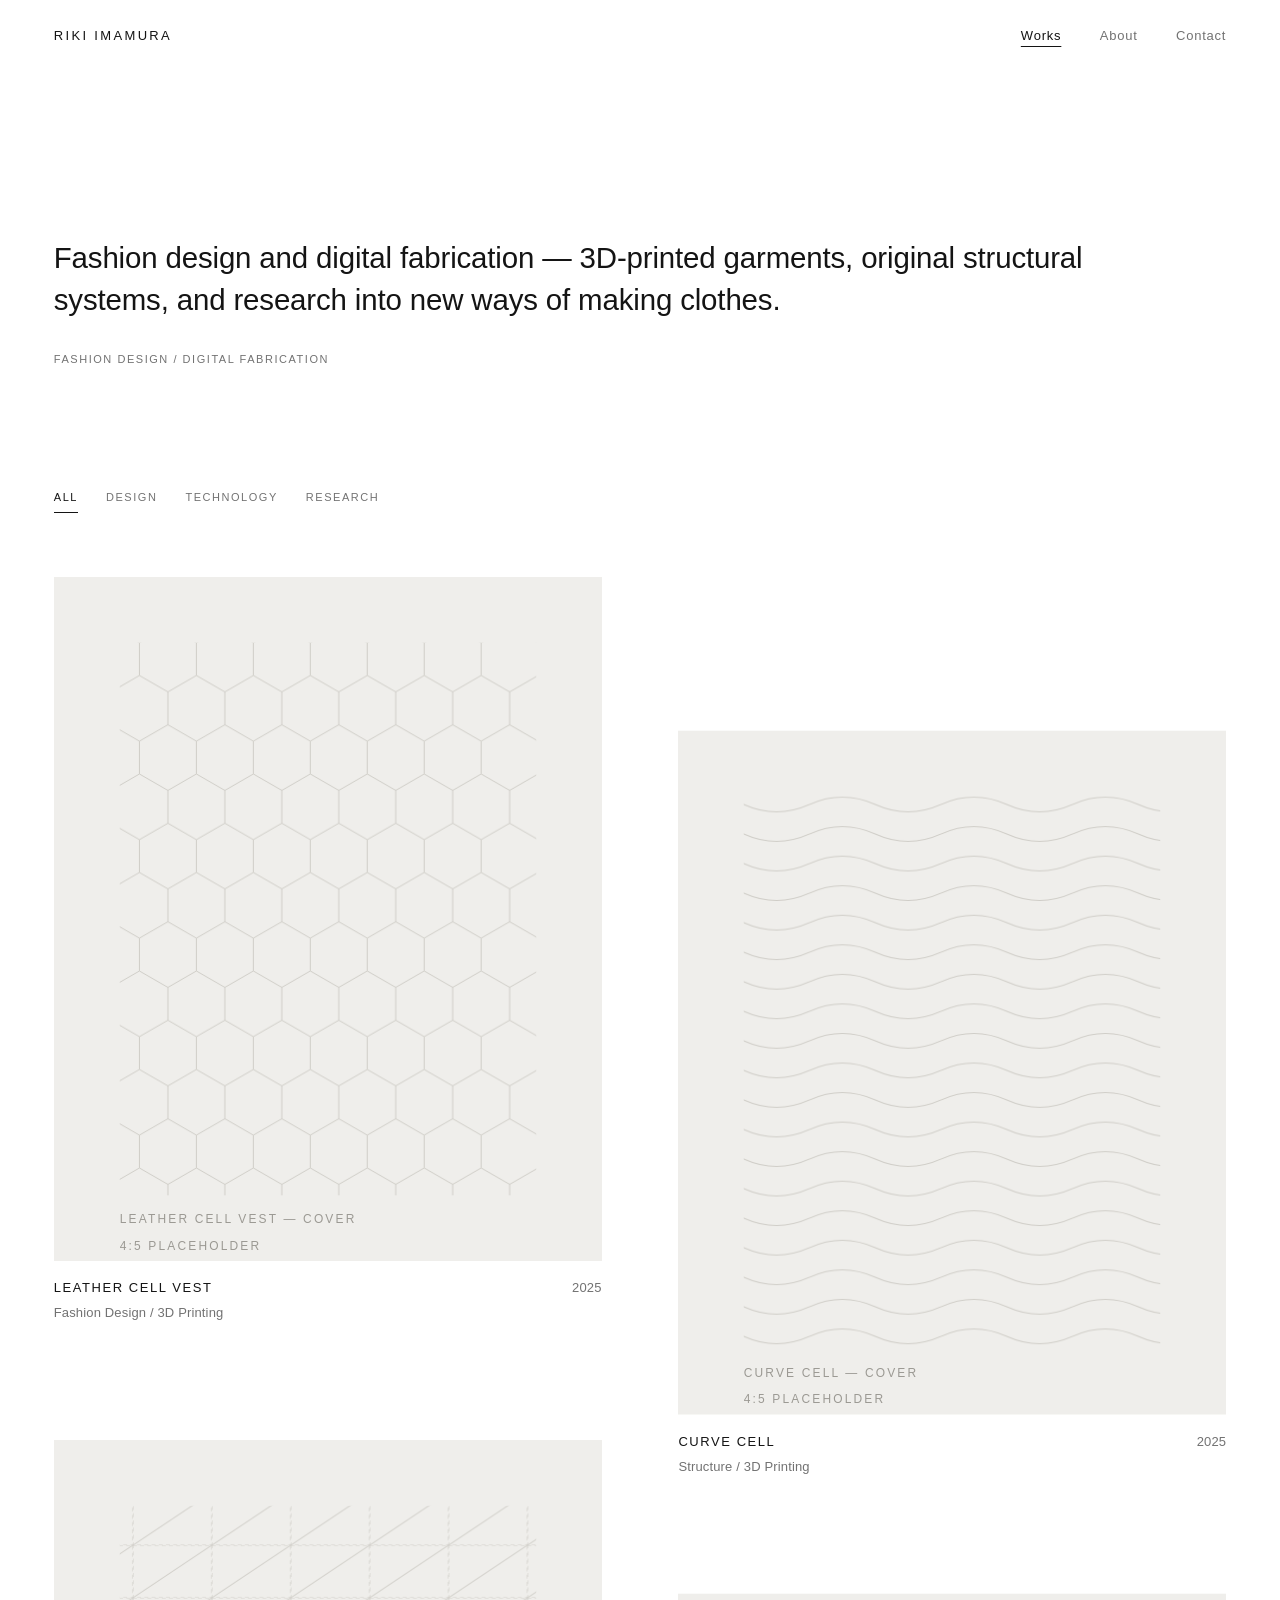
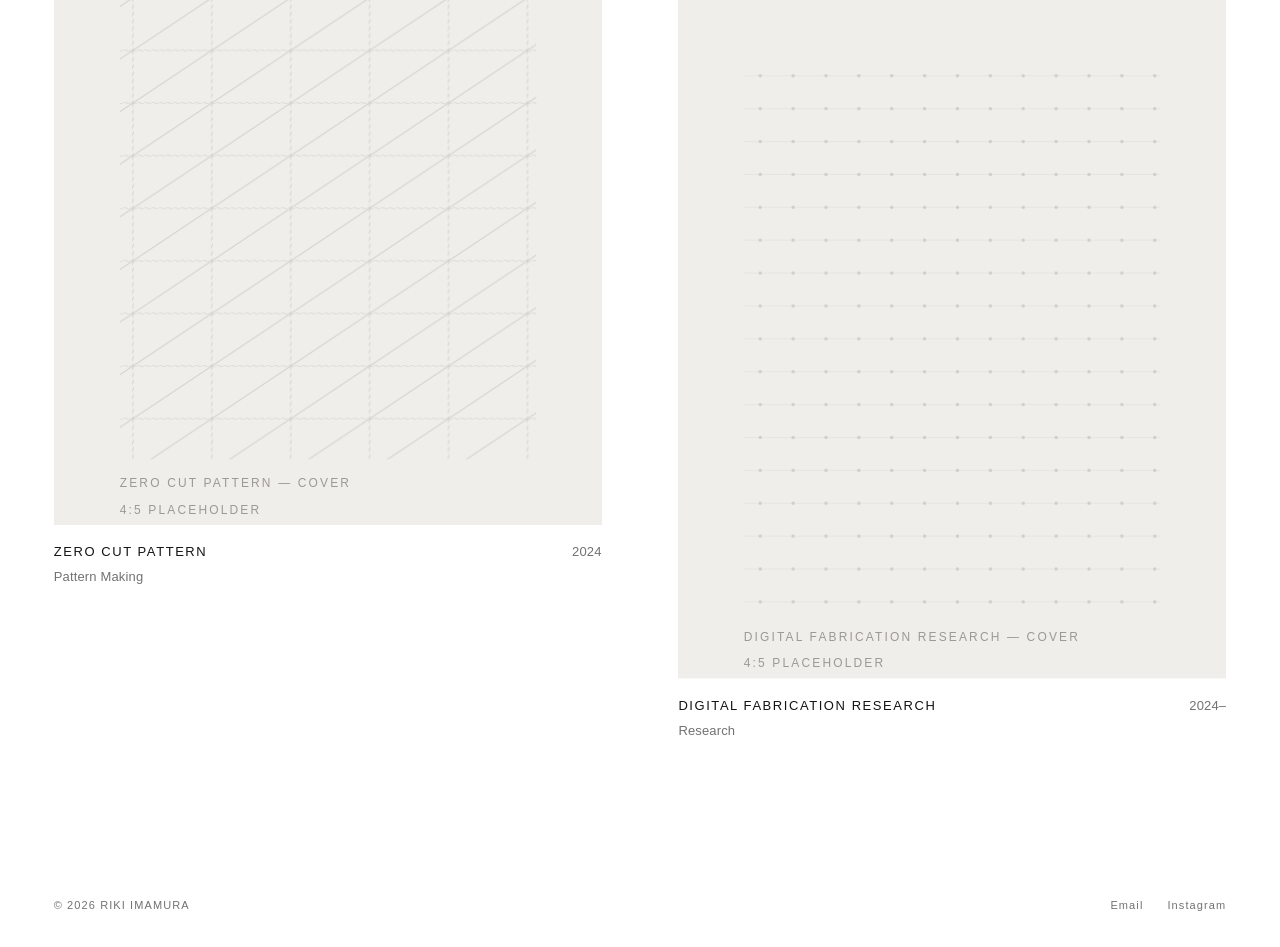
==== index.html @ 8884e4b4 "Initial portfolio site Co-Authored-By: Claude Opus 5.5 <noreply@anthropic.com>" ====
<!doctype html>
<html lang="en">
<head>
  <meta charset="utf-8">
  <meta name="viewport" content="width=device-width, initial-scale=1">
  <title>RIKI IMAMURA — Fashion Design / Digital Fabrication</title>
  <meta name="description" content="Portfolio of Riki Imamura, working across fashion design and digital fabrication: 3D-printed garments, structural development, and fabrication research.">
  <link rel="canonical" href="https://your-username.github.io/portfolio/">
  <meta property="og:url" content="https://your-username.github.io/portfolio/">
  <meta property="og:type" content="website">
  <meta property="og:site_name" content="RIKI IMAMURA">
  <meta property="og:title" content="RIKI IMAMURA — Fashion Design / Digital Fabrication">
  <meta property="og:description" content="Portfolio of Riki Imamura, working across fashion design and digital fabrication: 3D-printed garments, structural development, and fabrication research.">
  <meta name="twitter:card" content="summary">
  <meta name="theme-color" content="#ffffff">
  <link rel="icon" href="assets/img/favicon.svg" type="image/svg+xml">
  <link rel="stylesheet" href="assets/css/style.css">
  <script defer src="data/site.js"></script>
  <script defer src="data/works.js"></script>
  <script defer src="assets/js/main.js"></script>
</head>
<body data-page="works" data-nav="works">
  <main id="main" tabindex="-1">
    <noscript><p class="page-head">This site requires JavaScript to display its content.</p></noscript>
  </main>
</body>
</html>
---- assets/css/style.css ----
/* ==========================================================
   RIKI IMAMURA — portfolio
   ========================================================== */

:root {
  --bg: #ffffff;
  --fg: #141414;
  --muted: #727272;
  --line: #e4e4e4;
  --placeholder: #f3f3f1;

  --gutter: clamp(20px, 4.2vw, 64px);
  --space-section: clamp(56px, 8vw, 120px);
  --offset: clamp(80px, 12vw, 200px);

  --font: "Helvetica Neue", Helvetica, Arial, "Hiragino Sans", "Hiragino Kaku Gothic ProN",
    "Noto Sans JP", "Yu Gothic", Meiryo, sans-serif;
  --fs-xs: 11px;
  --fs-s: 13px;
  --fs-m: 15px;
  --fs-l: clamp(20px, 2.3vw, 32px);
  --fs-xl: clamp(40px, 7.4vw, 112px);

  --ease: cubic-bezier(0.2, 0.6, 0.2, 1);
}

/* ---------- base ---------- */

*,
*::before,
*::after {
  box-sizing: border-box;
}

html {
  -webkit-text-size-adjust: 100%;
  text-size-adjust: 100%;
}

html:has(dialog[open]) {
  overflow: hidden;
}

body {
  margin: 0;
  min-height: 100vh;
  display: flex;
  flex-direction: column;
  background: var(--bg);
  color: var(--fg);
  font-family: var(--font);
  font-size: var(--fs-m);
  line-height: 1.75;
  letter-spacing: 0.01em;
  -webkit-font-smoothing: antialiased;
  -moz-osx-font-smoothing: grayscale;
  animation: page-in 0.7s var(--ease) both;
}

body.is-leaving {
  animation: page-out 0.24s ease forwards;
}

@keyframes page-in {
  from { opacity: 0; }
  to { opacity: 1; }
}

@keyframes page-out {
  from { opacity: 1; }
  to { opacity: 0; }
}

h1, h2, h3, p, ul, ol, dl, dd, figure {
  margin: 0;
  padding: 0;
}

ul, ol {
  list-style: none;
}

img {
  display: block;
  max-width: 100%;
  height: auto;
}

a {
  color: inherit;
  text-decoration: none;
}

button {
  font: inherit;
  color: inherit;
  background: none;
  border: 0;
  border-radius: 0;
  padding: 0;
  cursor: pointer;
}

:focus-visible {
  outline: 1px solid var(--fg);
  outline-offset: 4px;
}

::selection {
  background: var(--fg);
  color: var(--bg);
}

.visually-hidden {
  position: absolute !important;
  width: 1px;
  height: 1px;
  margin: -1px;
  padding: 0;
  overflow: hidden;
  clip: rect(0 0 0 0);
  white-space: nowrap;
  border: 0;
}

.skip-link {
  position: absolute;
  left: var(--gutter);
  top: -100px;
  z-index: 100;
  padding: 8px 12px;
  background: var(--fg);
  color: var(--bg);
  font-size: var(--fs-s);
}

.skip-link:focus {
  top: 12px;
}

.label {
  font-size: var(--fs-xs);
  font-weight: 400;
  letter-spacing: 0.14em;
  text-transform: uppercase;
  color: var(--muted);
}

.text-link {
  border-bottom: 1px solid currentColor;
  transition: opacity 0.3s;
}

.text-link:hover {
  opacity: 0.5;
}

/* 画像の読み込み後にフェードイン */
img.fade {
  opacity: 0;
  transition: opacity 0.8s var(--ease), transform 1.2s var(--ease);
}

img.fade.is-loaded {
  opacity: 1;
}

/* ---------- header / footer ---------- */

.site-header {
  position: sticky;
  top: 0;
  z-index: 10;
  display: flex;
  align-items: baseline;
  justify-content: space-between;
  gap: 24px;
  padding: 22px var(--gutter);
  background: rgba(255, 255, 255, 0.94);
}

.site-title {
  font-size: var(--fs-s);
  font-weight: 500;
  letter-spacing: 0.18em;
  white-space: nowrap;
}

.site-nav ul {
  display: flex;
  gap: clamp(18px, 3vw, 44px);
}

.site-nav a {
  font-size: var(--fs-s);
  letter-spacing: 0.06em;
  color: var(--muted);
  transition: color 0.3s;
}

.site-nav a:hover,
.site-nav a[aria-current="page"] {
  color: var(--fg);
}

.site-nav a[aria-current="page"] {
  text-decoration: underline;
  text-decoration-thickness: 1px;
  text-underline-offset: 6px;
}

main {
  flex: 1;
  padding: 0 var(--gutter);
}

main:focus {
  outline: none;
}

.site-footer {
  display: flex;
  flex-wrap: wrap;
  justify-content: space-between;
  gap: 16px 32px;
  padding: clamp(80px, 12vw, 180px) var(--gutter) 32px;
  font-size: var(--fs-xs);
  letter-spacing: 0.1em;
  color: var(--muted);
}

.site-footer__links {
  display: flex;
  gap: 24px;
}

.site-footer a:hover {
  color: var(--fg);
}

/* ---------- WORKS ---------- */

.intro {
  max-width: 1080px;
  padding: clamp(64px, 13vw, 200px) 0 clamp(56px, 9vw, 140px);
}

.intro__lead {
  font-size: var(--fs-l);
  line-height: 1.45;
  letter-spacing: -0.005em;
}

.intro__field {
  margin-top: 28px;
}

.filters {
  display: flex;
  flex-wrap: wrap;
  gap: 8px 28px;
  margin-bottom: clamp(32px, 5vw, 72px);
}

.filters button {
  padding: 4px 0;
  border-bottom: 1px solid transparent;
  font-size: var(--fs-xs);
  letter-spacing: 0.14em;
  text-transform: uppercase;
  color: var(--muted);
  transition: color 0.3s, border-color 0.3s;
}

.filters button:hover,
.filters button[aria-pressed="true"] {
  color: var(--fg);
}

.filters button[aria-pressed="true"] {
  border-color: var(--fg);
}

.work-grid {
  display: grid;
  grid-template-columns: 1fr;
  row-gap: 72px;
}

.work-card[hidden] {
  display: none;
}

.work-card__link {
  display: block;
}

.work-card__media {
  aspect-ratio: var(--ratio, 4 / 5);
  overflow: hidden;
  background: var(--placeholder);
}

.work-card__media img {
  width: 100%;
  height: 100%;
  object-fit: cover;
}

.work-card__link:hover .work-card__media img {
  transform: scale(1.025);
}

.work-card__caption {
  display: grid;
  grid-template-columns: 1fr auto;
  gap: 2px 16px;
  padding-top: 16px;
  font-size: var(--fs-s);
}

.work-card__title {
  font-size: var(--fs-s);
  font-weight: 500;
  letter-spacing: 0.12em;
}

.work-card__year {
  color: var(--muted);
  font-variant-numeric: tabular-nums;
}

.work-card__category {
  grid-column: 1 / -1;
  color: var(--muted);
}

@media (min-width: 760px) {
  .work-grid {
    grid-template-columns: 1fr 1fr;
    column-gap: clamp(32px, 6vw, 120px);
    row-gap: clamp(80px, 9vw, 160px);
    padding-bottom: var(--offset);
  }

  /* 右列を下にずらしたエディトリアルな配置 */
  .work-card.is-offset {
    transform: translateY(var(--offset));
  }
}

/* ---------- section blocks (detail / about / contact) ---------- */

.block {
  display: grid;
  gap: 20px;
  padding: var(--space-section) 0;
  border-top: 1px solid var(--line);
}

.block__body {
  min-width: 0;
}

@media (min-width: 900px) {
  .block {
    grid-template-columns: repeat(12, minmax(0, 1fr));
    column-gap: 24px;
  }

  .block__label {
    grid-column: 1 / 4;
  }

  .block__body {
    grid-column: 4 / 11;
  }

  .block--wide .block__label {
    grid-column: 1 / -1;
    margin-bottom: 16px;
  }

  .block--wide .block__body {
    grid-column: 1 / -1;
  }
}

.prose {
  max-width: 40em;
}

.prose p + p,
.lead p + p {
  margin-top: 1.2em;
}

.lead {
  max-width: 30em;
  font-size: var(--fs-l);
  line-height: 1.5;
  letter-spacing: -0.005em;
}

.page-head {
  padding: clamp(56px, 11vw, 160px) 0 clamp(40px, 6vw, 88px);
}

.page-title,
.work-title {
  font-size: var(--fs-xl);
  font-weight: 500;
  line-height: 0.98;
  letter-spacing: -0.025em;
  text-transform: uppercase;
  overflow-wrap: anywhere;
}

.page-head__note {
  margin: 32px 0 24px;
  color: var(--muted);
}

/* ---------- PROJECT DETAIL ---------- */

.work-head {
  padding: clamp(40px, 8vw, 120px) 0 clamp(32px, 5vw, 64px);
}

.back-link {
  display: inline-block;
  margin-bottom: clamp(24px, 4vw, 48px);
  transition: color 0.3s;
}

.back-link:hover {
  color: var(--fg);
}

.work-title {
  max-width: 14ch;
}

/* 縦長・横長どちらのメインビジュアルも画面内に収める */
.work-hero img {
  width: 100%;
  max-height: 92vh;
  object-fit: contain;
}

.work-hero figcaption,
figcaption {
  margin-top: 10px;
  font-size: var(--fs-xs);
  letter-spacing: 0.04em;
  color: var(--muted);
}

.work-meta {
  display: flex;
  flex-wrap: wrap;
  gap: 16px clamp(40px, 6vw, 96px);
  padding: 24px 0 var(--space-section);
}

.work-meta dd {
  margin-top: 2px;
  font-size: var(--fs-s);
}

.process {
  display: grid;
  gap: clamp(40px, 5vw, 72px);
}

.process__step {
  display: grid;
  grid-template-columns: 3em minmax(0, 1fr);
}

.process__num {
  font-size: var(--fs-s);
  color: var(--muted);
  font-variant-numeric: tabular-nums;
  line-height: 1.75;
}

.process__title {
  margin-bottom: 6px;
  font-size: var(--fs-m);
  font-weight: 500;
}

.process__figure {
  margin-top: 24px;
}

.specs > div {
  display: grid;
  grid-template-columns: minmax(7em, 1fr) 2fr;
  gap: 16px;
  padding: 14px 0;
  border-bottom: 1px solid var(--line);
}

.specs > div:first-child {
  border-top: 1px solid var(--line);
}

.specs dt {
  color: var(--muted);
  font-size: var(--fs-s);
}

.gallery {
  display: grid;
  gap: clamp(16px, 2.4vw, 40px);
}

@media (min-width: 760px) {
  .gallery {
    grid-template-columns: 1fr 1fr;
    align-items: start;
  }

  .gallery__item.is-landscape,
  .gallery__item.is-full {
    grid-column: 1 / -1;
  }
}

.zoom {
  display: block;
  width: 100%;
  cursor: zoom-in;
}

.zoom img {
  width: 100%;
  aspect-ratio: auto 4 / 5;
  background: var(--placeholder);
}

/* 縦長写真を全幅指定したときは中央に収める */
.gallery__item.is-full.is-portrait .zoom img {
  width: auto;
  max-height: 92vh;
  margin: 0 auto;
}

.records li {
  display: grid;
  grid-template-columns: 6em minmax(0, 1fr);
  gap: 2px 16px;
  padding: 14px 0;
  border-bottom: 1px solid var(--line);
}

.records li:first-child {
  border-top: 1px solid var(--line);
}

.records__year {
  color: var(--muted);
  font-size: var(--fs-s);
  font-variant-numeric: tabular-nums;
  line-height: 2;
}

.records__detail {
  grid-column: 2;
  color: var(--muted);
  font-size: var(--fs-s);
}

.records-group + .records-group {
  margin-top: 48px;
}

.records-group > .label {
  display: block;
  margin-bottom: 12px;
}

.pager {
  display: grid;
  grid-template-columns: 1fr 1fr;
  gap: 24px;
  padding: var(--space-section) 0 0;
  border-top: 1px solid var(--line);
}

.pager__link {
  display: block;
  min-width: 0;
}

.pager__link--next {
  text-align: right;
}

.pager__title {
  display: block;
  margin-top: 8px;
  font-size: var(--fs-l);
  font-weight: 500;
  line-height: 1.15;
  letter-spacing: -0.01em;
  overflow-wrap: anywhere;
  transition: opacity 0.3s;
}

.pager__link:hover .pager__title {
  opacity: 0.45;
}

/* ---------- ABOUT ---------- */

.about-intro {
  display: grid;
  gap: 32px;
  padding-bottom: var(--space-section);
}

.about-intro__portrait {
  max-width: 420px;
}

.about-intro__portrait img {
  width: 100%;
  aspect-ratio: auto 4 / 5;
  object-fit: cover;
}

@media (min-width: 900px) {
  .about-intro {
    grid-template-columns: repeat(12, minmax(0, 1fr));
    column-gap: 24px;
    align-items: end;
  }

  .about-intro__portrait {
    grid-column: 1 / 5;
  }

  .about-intro .profile {
    grid-column: 6 / 12;
  }

  .about-intro--text .profile {
    grid-column: 4 / 11;
  }
}

.profile {
  display: grid;
  gap: 24px;
}

.profile dd {
  margin-top: 4px;
  font-size: var(--fs-l);
  line-height: 1.3;
}

.plain-list li {
  padding: 14px 0;
  border-bottom: 1px solid var(--line);
}

.plain-list li:first-child {
  border-top: 1px solid var(--line);
}

/* ---------- CONTACT ---------- */

.contact-list {
  margin-top: 40px;
}

.contact-list li {
  display: grid;
  gap: 4px;
  padding: 20px 0;
  border-bottom: 1px solid var(--line);
}

.contact-list li:first-child {
  border-top: 1px solid var(--line);
}

.contact-list__value {
  font-size: var(--fs-l);
  line-height: 1.3;
  overflow-wrap: anywhere;
}

a.contact-list__value {
  transition: opacity 0.3s;
}

a.contact-list__value:hover {
  opacity: 0.45;
}

/* ---------- lightbox ---------- */

.lightbox {
  width: 100vw;
  max-width: none;
  height: 100vh;
  height: 100dvh;
  max-height: none;
  margin: 0;
  padding: 0;
  border: 0;
  background: var(--bg);
  color: var(--fg);
}

.lightbox[open] {
  display: grid;
  grid-template-rows: auto minmax(0, 1fr) auto;
}

.lightbox::backdrop {
  background: var(--bg);
}

.lightbox__bar,
.lightbox__nav {
  display: flex;
  justify-content: space-between;
  padding: 20px var(--gutter);
}

.lightbox__nav[hidden] {
  display: none;
}

.lightbox button:hover {
  color: var(--fg);
}

.lightbox__figure {
  display: flex;
  flex-direction: column;
  align-items: center;
  justify-content: center;
  min-height: 0;
  padding: 0 var(--gutter);
}

.lightbox__img {
  max-width: 100%;
  max-height: calc(100% - 32px);
  width: auto;
  height: auto;
  object-fit: contain;
}

/* ---------- motion preferences ---------- */

@media (prefers-reduced-motion: reduce) {
  *,
  *::before,
  *::after {
    animation: none !important;
    transition: none !important;
  }

  img.fade {
    opacity: 1;
  }
}
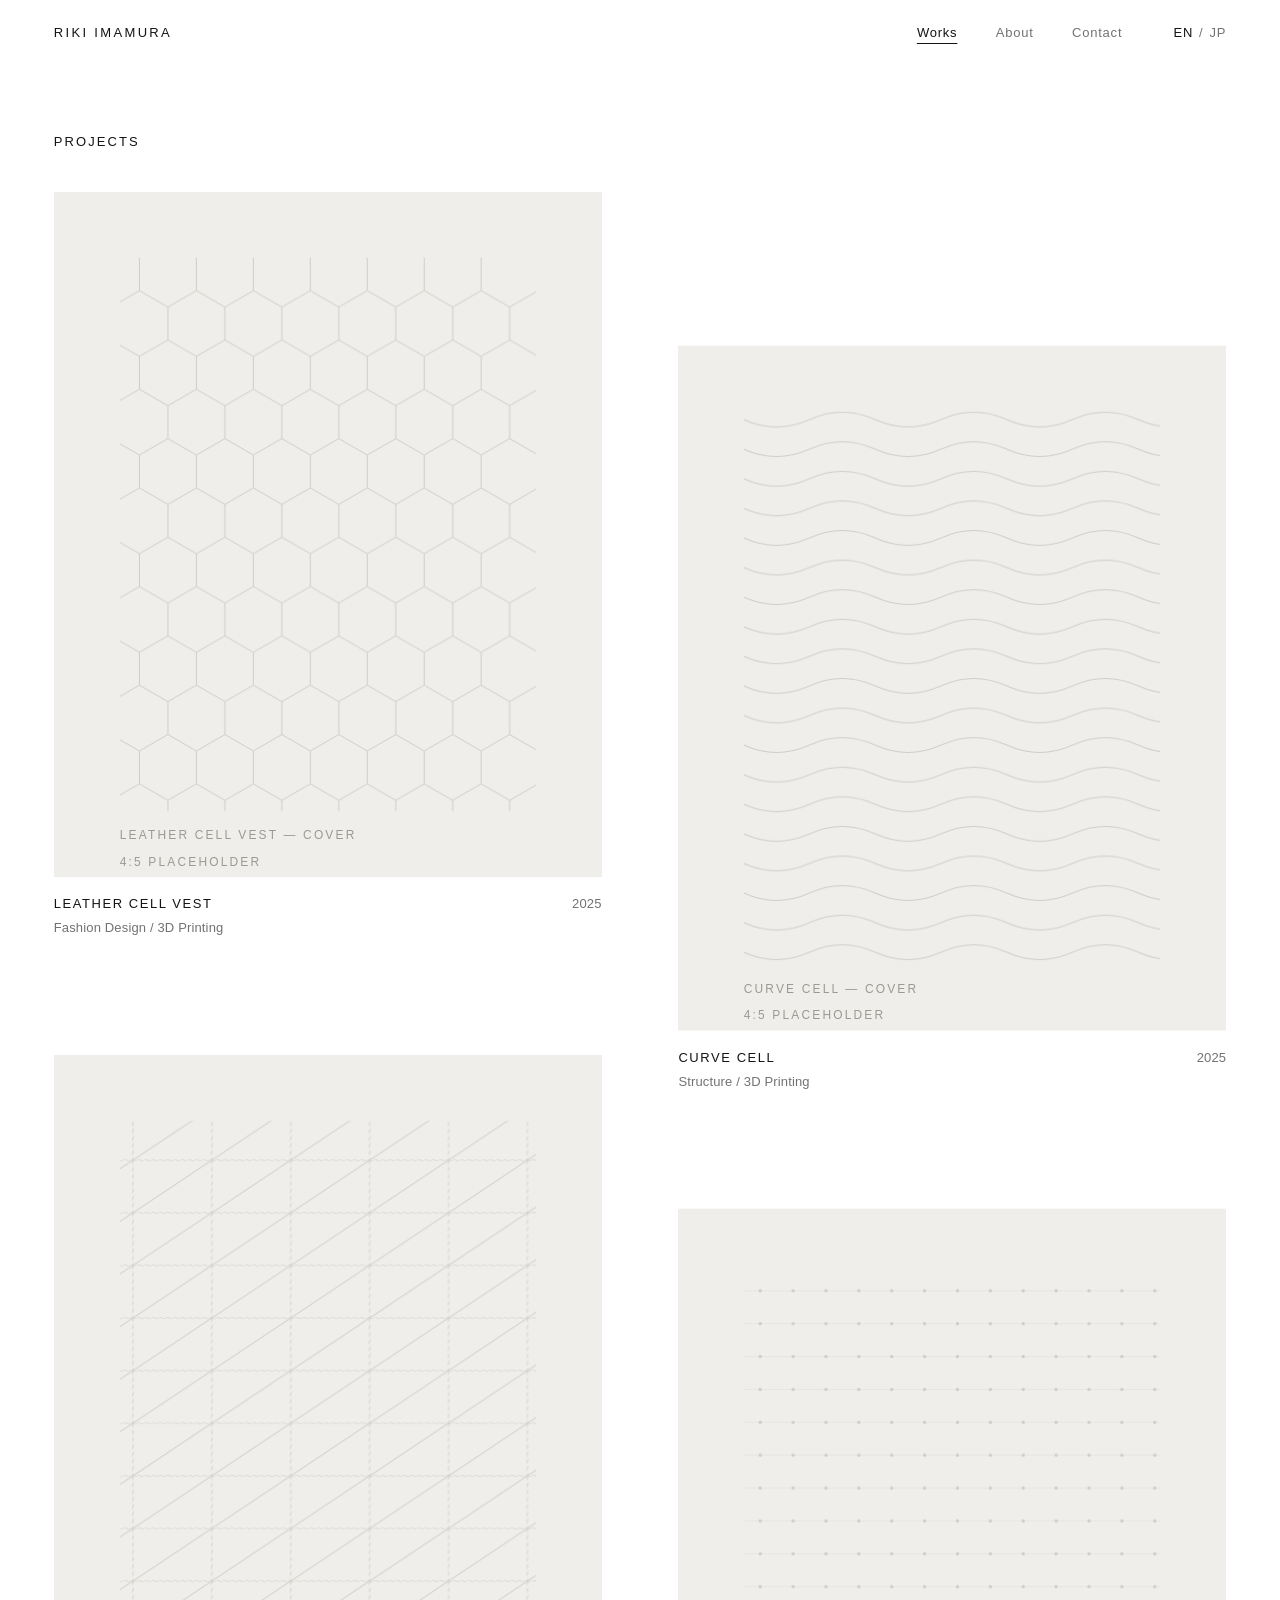
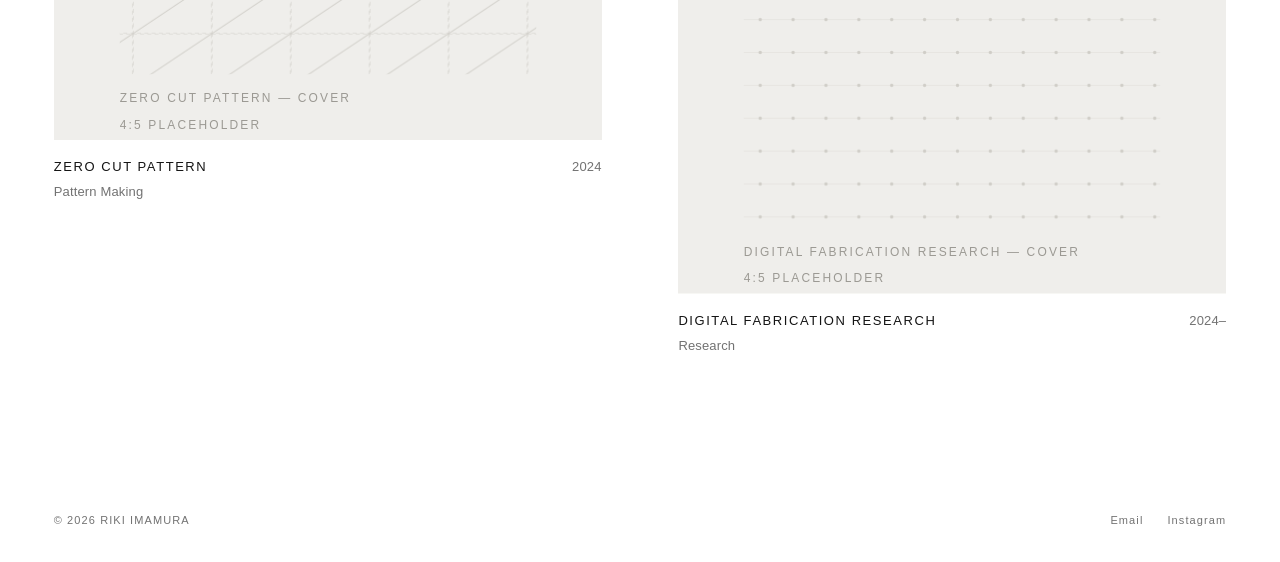
==== commit b4873937: "Add EN/JP switching, Source Han Sans JP, photo-first home page - Home: header -> PROJECTS -> grid; r" ====
--- a/index.html
+++ b/index.html
@@ -5,8 +5,8 @@
   <meta name="viewport" content="width=device-width, initial-scale=1">
   <title>RIKI IMAMURA — Fashion Design / Digital Fabrication</title>
   <meta name="description" content="Portfolio of Riki Imamura, working across fashion design and digital fabrication: 3D-printed garments, structural development, and fabrication research.">
-  <link rel="canonical" href="https://your-username.github.io/portfolio/">
-  <meta property="og:url" content="https://your-username.github.io/portfolio/">
+  <link rel="canonical" href="https://imamurariki.github.io/">
+  <meta property="og:url" content="https://imamurariki.github.io/">
   <meta property="og:type" content="website">
   <meta property="og:site_name" content="RIKI IMAMURA">
   <meta property="og:title" content="RIKI IMAMURA — Fashion Design / Digital Fabrication">
@@ -14,8 +14,11 @@
   <meta name="twitter:card" content="summary">
   <meta name="theme-color" content="#ffffff">
   <link rel="icon" href="assets/img/favicon.svg" type="image/svg+xml">
+  <link rel="stylesheet" href="assets/css/fonts.css">
   <link rel="stylesheet" href="assets/css/style.css">
+  <script>try{if(localStorage.getItem("lang")==="ja")document.documentElement.lang="ja"}catch(e){}</script>
   <script defer src="data/site.js"></script>
+  <script defer src="data/i18n.js"></script>
   <script defer src="data/works.js"></script>
   <script defer src="assets/js/main.js"></script>
 </head>
--- a/assets/css/fonts.css
+++ b/assets/css/fonts.css
@@ -0,0 +1,68 @@
+/*
+ * Japanese web font: Source Han Sans JP (源ノ角ゴシック) by Adobe, SIL Open Font License 1.1.
+ * Subsetted to JIS X 0208 and renamed to "Han Sans JP Web" because 'Source' is a
+ * Reserved Font Name under the OFL. License: assets/fonts/source-han-sans-jp/LICENSE.txt
+ * Each file is split by unicode-range, so browsers download only the chunks a page actually uses.
+ * If Source Han Sans JP is installed locally, it is used instead (local()).
+ * Generated file — do not edit by hand.
+ */
+
+@font-face {
+  font-family: "Han Sans JP Web";
+  font-style: normal;
+  font-weight: 400;
+  font-display: swap;
+  src: local("Source Han Sans JP Regular"), local("SourceHanSansJP-Regular"),
+    url("../fonts/source-han-sans-jp/HanSansJPWeb-Regular-kanji2.woff2") format("woff2");
+  unicode-range: U+3400-4DBF, U+4E00-9FFF, U+F900-FAFF;
+}
+
+@font-face {
+  font-family: "Han Sans JP Web";
+  font-style: normal;
+  font-weight: 400;
+  font-display: swap;
+  src: local("Source Han Sans JP Regular"), local("SourceHanSansJP-Regular"),
+    url("../fonts/source-han-sans-jp/HanSansJPWeb-Regular-kanji1.woff2") format("woff2");
+  unicode-range: U+4E00-4E01, U+4E03, U+4E07-4E0B, U+4E0D-4E0E, U+4E11, U+4E14, U+4E16, U+4E18-4E19, U+4E1E, U+4E21, U+4E26, U+4E2D, U+4E32, U+4E38-4E39, U+4E3B, U+4E43, U+4E45, U+4E4B, U+4E4D-4E4F, U+4E57, U+4E59, U+4E5D-4E5F, U+4E71, U+4E73, U+4E7E, U+4E80, U+4E86, U+4E88-4E89, U+4E8B-4E8C, U+4E91-4E92, U+4E94-4E95, U+4E98-4E99, U+4E9B-4E9C, U+4EA1, U+4EA4-4EA6, U+4EA8, U+4EAB-4EAE, U+4EBA, U+4EC0-4EC1, U+4EC7, U+4ECA-4ECB, U+4ECF, U+4ED4-4ED6, U+4ED8-4ED9, U+4EE3-4EE5, U+4EEE, U+4EF0, U+4EF2, U+4EF6, U+4EFB, U+4F01, U+4F0A, U+4F0D-4F11, U+4F1A, U+4F1D, U+4F2F, U+4F34, U+4F36, U+4F38, U+4F3A, U+4F3C-4F3D, U+4F43, U+4F46, U+4F4D-4F51, U+4F53, U+4F55, U+4F59, U+4F5C, U+4F73, U+4F75, U+4F7C, U+4F7F, U+4F83, U+4F8B, U+4F8D, U+4F9B, U+4F9D, U+4FA0-4FA1, U+4FAD-4FAF, U+4FB5-4FB6, U+4FBF, U+4FC2-4FC4, U+4FCA, U+4FD7, U+4FDD, U+4FE1, U+4FE3, U+4FEE, U+4FF3, U+4FF5, U+4FF8, U+4FFA, U+5009, U+500B, U+500D, U+5012, U+5016, U+5019, U+501F, U+5023-5024, U+5026, U+502B, U+502D, U+5036, U+5039, U+5049, U+504F, U+505C, U+5065, U+5072, U+5074-5076, U+507D, U+508D, U+5091, U+5098-5099, U+50AC-50AD, U+50B5, U+50B7, U+50BE, U+50C5, U+50CD, U+50CF, U+50D1, U+50D5, U+50DA, U+50E7, U+50FB, U+5100, U+5104, U+5112, U+511F, U+512A, U+5132, U+5141, U+5143-5149, U+514B, U+514D-514E, U+5150, U+515A, U+515C, U+5165, U+5168, U+516B-516D, U+5171, U+5175-5178, U+517C, U+5185-5186, U+518A, U+518D, U+5192, U+5197, U+5199, U+51A0, U+51A5, U+51A8, U+51AC, U+51B4, U+51B6-51B7, U+51C4, U+51C6, U+51CB-51CD, U+51DD, U+51E1, U+51E6-51E7, U+51EA, U+51F1, U+51F6, U+51F8-51FA, U+51FD, U+5200, U+5203, U+5206-5208, U+520A, U+5211, U+5217, U+521D, U+5224-5225, U+5229, U+5230, U+5236-5238, U+523A-523B, U+5243, U+5247, U+524A, U+524D, U+5256, U+525B, U+5263-5265, U+526F-5270, U+5272, U+5275, U+5283, U+5287, U+5289, U+529B, U+529F-52A0, U+52A3, U+52A9-52AB, U+52B1, U+52B4, U+52B9, U+52BE, U+52C3, U+52C5, U+52C7, U+52C9, U+52D5, U+52D8-52D9, U+52DD, U+52DF, U+52E2, U+52E4, U+52E7, U+52F2, U+52FA, U+52FE-52FF, U+5301-5302, U+5305, U+5316-5317, U+5319, U+531D, U+5320-5321, U+532A, U+5339-533B, U+533F, U+5341, U+5343, U+5347-5348, U+534A, U+5351-5354, U+5357-5358, U+535A, U+535C, U+5360, U+5366, U+536F-5371, U+5373-5375, U+5378, U+537F, U+5384, U+5398, U+539A, U+539F, U+53A8-53A9, U+53AD, U+53B3, U+53BB, U+53C2, U+53C8-53CE, U+53D4, U+53D6-53D7, U+53D9, U+53DB, U+53E1-53E5, U+53E9-53EC, U+53EF-53F3, U+53F6-53F8, U+5403-5404, U+5408-5411, U+541B, U+541F-5420, U+5426, U+542B, U+5438-5439, U+543B, U+543E, U+5442, U+5446, U+5448-544A, U+5451, U+5468, U+546A, U+5473, U+547C-547D, U+548B-548C, U+54B2-54B3, U+54BD, U+54C0-54C1, U+54C9, U+54E1, U+54E8-54E9, U+54F2, U+5504, U+5506-5507, U+5510, U+5516, U+552F, U+5531, U+553E, U+5544, U+5546, U+554F, U+5553, U+5584, U+5589, U+558B, U+559A, U+559C-559D, U+55A7, U+55AA-55AC, U+55B0, U+55B6, U+55E3, U+5606, U+5609, U+5617-5618, U+5629, U+5631, U+5642, U+564C, U+565B, U+5668, U+5674, U+5678, U+567A, U+5687, U+56A2, U+56DA-56DB, U+56DE, U+56E0, U+56E3, U+56F0, U+56F2-56F3, U+56FA, U+56FD, U+5703, U+570F, U+5712, U+571F, U+5727-5728, U+572D, U+5730, U+5742, U+5747, U+574A, U+5750-5751, U+5764, U+5766, U+576A, U+5782, U+578B, U+57A2-57A3, U+57CB, U+57CE, U+57DC, U+57DF-57E0, U+57F4, U+57F7, U+57F9-57FA, U+57FC, U+5800, U+5802, U+5805-5806, U+5815, U+5824, U+582A, U+5830-5831, U+5834-5835, U+583A, U+5840-5841, U+584A, U+5851, U+5854, U+5857-585A, U+585E, U+5869, U+586B, U+5875, U+587E, U+5883, U+5893, U+5897, U+589C, U+58A8, U+58B3, U+58BE, U+58C1, U+58C7, U+58CA, U+58CC, U+58D5, U+58EB-58EC, U+58EE, U+58F0-58F2, U+58F7, U+5909, U+590F, U+5915-5916, U+5919-591A, U+591C, U+5922, U+5927, U+5929-592B, U+592E, U+5931, U+5937, U+5944, U+5947-5949, U+594F, U+5951, U+5954, U+5957, U+5965, U+5968, U+596A, U+596E, U+5973-5974, U+597D, U+5982-5984, U+598A, U+5993, U+5996, U+5999, U+59A5, U+59A8, U+59AC, U+59B9, U+59BB, U+59BE, U+59C9, U+59CB, U+59D0-59D1, U+59D3-59D4, U+59E5-59E6, U+59EA-59EB, U+59F6, U+59FB, U+59FF, U+5A01, U+5A03, U+5A18, U+5A20, U+5A29, U+5A2F, U+5A3C, U+5A41, U+5A46, U+5A5A, U+5A66, U+5A7F, U+5A92, U+5A9B, U+5AC1, U+5AC9, U+5ACC, U+5AE1, U+5B09, U+5B22, U+5B2C, U+5B30, U+5B50, U+5B54, U+5B57-5B58, U+5B5C-5B5D, U+5B5F, U+5B63-5B64, U+5B66, U+5B6B, U+5B85, U+5B87-5B89, U+5B8B-5B8D, U+5B8F, U+5B95, U+5B97-5B9D, U+5B9F, U+5BA2-5BA5, U+5BAE, U+5BB0, U+5BB3-5BB6, U+5BB9, U+5BBF, U+5BC2, U+5BC4-5BC6, U+5BCC, U+5BD2-5BD3, U+5BDB, U+5BDD, U+5BDF, U+5BE1, U+5BE7, U+5BE9, U+5BEE, U+5BF5, U+5BF8, U+5BFA, U+5BFE-5BFF, U+5C01-5C02, U+5C04, U+5C06, U+5C09-5C0B, U+5C0E-5C0F, U+5C11, U+5C16, U+5C1A, U+5C24, U+5C2D, U+5C31, U+5C3A-5C40, U+5C45, U+5C48, U+5C4A-5C4B, U+5C4D, U+5C51, U+5C55, U+5C5E, U+5C60-5C61, U+5C64-5C65, U+5C6F, U+5C71, U+5C90, U+5CA1, U+5CA8-5CA9, U+5CAC, U+5CB1, U+5CB3, U+5CB8, U+5CE0-5CE1, U+5CE8, U+5CEF-5CF0, U+5CF6, U+5CFB, U+5D07, U+5D0E, U+5D16, U+5D29, U+5D50, U+5D69, U+5D6F, U+5D8B, U+5DBA, U+5DCC, U+5DDD-5DDE, U+5DE1, U+5DE3, U+5DE5-5DE8, U+5DEE, U+5DF1, U+5DF3-5DF4, U+5DF7, U+5DFB, U+5DFD-5DFE, U+5E02-5E03, U+5E06, U+5E0C, U+5E16, U+5E1D, U+5E25, U+5E2B, U+5E2D, U+5E2F-5E30, U+5E33, U+5E38, U+5E3D, U+5E45, U+5E4C, U+5E55, U+5E61, U+5E63, U+5E72-5E74, U+5E78-5E79, U+5E7B-5E7E, U+5E81, U+5E83-5E84, U+5E87, U+5E8A, U+5E8F, U+5E95-5E97, U+5E9A, U+5E9C, U+5EA6-5EA7, U+5EAB, U+5EAD, U+5EB5-5EB8, U+5EC3, U+5EC9-5ECA, U+5ED3, U+5EDF-5EE0, U+5EF6-5EF7, U+5EFA-5EFC, U+5EFF, U+5F01, U+5F04, U+5F0A, U+5F0F-5F10, U+5F13-5F15, U+5F17-5F18, U+5F1B, U+5F1F, U+5F25-5F27, U+5F31, U+5F35, U+5F37, U+5F3C, U+5F3E, U+5F4A, U+5F53, U+5F62, U+5F66, U+5F69-5F6C, U+5F70-5F71, U+5F79, U+5F7C, U+5F80-5F81, U+5F84-5F85, U+5F8B-5F8C, U+5F90, U+5F92-5F93, U+5F97, U+5FA1, U+5FA9-5FAA, U+5FAE, U+5FB3-5FB4, U+5FB9, U+5FBD, U+5FC3, U+5FC5, U+5FCC-5FCD, U+5FD7-5FD9, U+5FDC, U+5FE0, U+5FEB, U+5FF5, U+5FFD, U+6012, U+6016, U+601C-601D, U+6020, U+6025, U+6027-6028, U+602A, U+602F, U+604B, U+6050, U+6052, U+6055, U+6062, U+6065, U+6068-6069, U+606D, U+606F-6070, U+6075, U+6089, U+608C, U+6094, U+609F-60A0, U+60A3, U+60A6, U+60A9-60AA, U+60B2, U+60B6, U+60BC, U+60C5, U+60C7, U+60D1, U+60DA, U+60DC, U+60DF, U+60E3, U+60E8, U+60F0, U+60F3, U+60F9, U+6101, U+6108-6109, U+610F, U+611A-611B, U+611F, U+6148, U+614B-614C, U+614E, U+6155, U+6162-6163, U+6167-6168, U+616E, U+6170, U+6176, U+617E, U+6182, U+618E, U+6190, U+61A4, U+61A7, U+61A9, U+61B2, U+61B6, U+61BE, U+61C7, U+61D0, U+61F2, U+61F8, U+620A, U+620E, U+6210-6212, U+6216, U+621A, U+621F, U+6226, U+622F, U+6234, U+6238, U+623B, U+623F-6240, U+6247, U+6249, U+624B, U+624D, U+6253, U+6255, U+6258, U+626E, U+6271, U+6276, U+6279, U+627F-6280, U+6284, U+628A, U+6291, U+6295, U+6297-6298, U+629C, U+629E, U+62AB, U+62B1, U+62B5, U+62B9, U+62BC-62BD, U+62C5, U+62CD, U+62D0, U+62D2-62D3, U+62D8-62D9, U+62DB, U+62DD, U+62E0-62E1, U+62EC-62ED, U+62F3, U+62F6-62F7, U+62FE, U+6301, U+6307, U+6309, U+6311, U+6319, U+631F, U+6328, U+632B, U+632F, U+633A, U+633D, U+633F, U+6349, U+634C, U+6355, U+6357, U+635C, U+6367-6368, U+636E, U+6372, U+6377, U+637A-637B, U+6383, U+6388, U+638C, U+6392, U+6398, U+639B, U+63A0-63A2, U+63A5, U+63A7-63AA, U+63AC, U+63B2, U+63B4, U+63BB, U+63C3, U+63CF-63D0, U+63D6, U+63DA-63DB, U+63E1, U+63EE, U+63F4, U+63FA, U+640D, U+642C-642D, U+643A, U+643E, U+6442, U+6458, U+6469, U+6478, U+647A, U+6483, U+6492, U+649A, U+649E, U+64A4, U+64AB, U+64AD-64AE, U+64B0, U+64B2, U+64B9, U+64C1, U+64CD, U+64E2, U+64E6, U+64EC, U+64FE, U+652F, U+6539, U+653B, U+653E-653F, U+6545, U+654F, U+6551, U+6557, U+6559, U+6562-6563, U+6566, U+656C, U+6570, U+6574-6575, U+6577, U+6587, U+6589, U+658C, U+658E, U+6590-6591, U+6597, U+6599, U+659C, U+65A1, U+65A4-65A5, U+65A7, U+65AC-65AD, U+65AF-65B0, U+65B9, U+65BC-65BD, U+65C5, U+65CB, U+65CF, U+65D7, U+65E2, U+65E5-65E9, U+65EC-65ED, U+65FA, U+6602, U+6606-6607, U+660C, U+660E-660F, U+6613-6614, U+661F-6620, U+6625, U+6627-6628, U+662D, U+662F, U+663C, U+6642-6643, U+664B, U+6652, U+6666, U+6669, U+666E-666F, U+6674, U+6676, U+667A, U+6681, U+6687, U+6691, U+6696-6697, U+66A2, U+66A6, U+66AB, U+66AE, U+66B4, U+66C7, U+66D9, U+66DC-66DD, U+66F2-66F4, U+66F8-66F9, U+66FD-6700, U+6708-6709, U+670B, U+670D, U+6714-6715, U+6717, U+671B, U+671D, U+671F, U+6728, U+672A-672D, U+6731, U+6734, U+673A, U+673D, U+6749, U+674E-6751, U+6753, U+6756, U+675C, U+675F, U+6761-6762, U+6765, U+676D, U+676F, U+6771, U+6775, U+6777, U+677E-677F, U+6787, U+6790, U+6795, U+6797, U+679A, U+679C-679D, U+67A0, U+67A2, U+67AF, U+67B6, U+67C1, U+67C4, U+67CA, U+67CF-67D1, U+67D3-67D4, U+67D8, U+67DA, U+67F1, U+67F3-67F5, U+67FB, U+67FE-67FF, U+6802-6804, U+6813, U+6816-6817, U+6821-6822, U+682A, U+6834, U+6838-6839, U+683C-683D, U+6841-6843, U+6848, U+6850-6851, U+6853-6854, U+685C-685D, U+685F, U+6867, U+6876, U+6881, U+6885, U+6893, U+6897, U+68A2, U+68A7-68A8, U+68AF-68B1, U+68B6, U+68BC, U+68C4, U+68C9, U+68CB, U+68D2, U+68DA, U+68DF, U+68EE, U+68F2, U+68FA, U+6900, U+6905, U+690B, U+690D-690E, U+6919, U+691B-691C, U+6934, U+693F, U+694A, U+6953, U+6955, U+695A, U+6960, U+6962, U+696D, U+696F, U+6973, U+6975, U+697C-697D, U+6982, U+698A, U+698E, U+6994, U+699B, U+69CB-69CD, U+69D8-69D9, U+69FB, U+69FD, U+6A0B, U+6A17, U+6A19, U+6A1F, U+6A21, U+6A29-6A2B, U+6A35, U+6A39-6A3A, U+6A3D, U+6A4B, U+6A58, U+6A5F, U+6A61, U+6A7F-6A80, U+6A8E, U+6AD3, U+6ADB, U+6AE8, U+6B04, U+6B1D, U+6B20-6B21, U+6B23, U+6B27, U+6B32, U+6B3A, U+6B3D-6B3E, U+6B4C, U+6B4E, U+6B53, U+6B62-6B64, U+6B66, U+6B69-6B6A, U+6B6F, U+6B73-6B74, U+6B7B, U+6B86, U+6B89-6B8B, U+6B96, U+6BB4-6BB5, U+6BBA-6BBB, U+6BBF, U+6BC5, U+6BCD-6BCE, U+6BD2, U+6BD4, U+6BD8, U+6BDB, U+6C0F, U+6C11, U+6C17, U+6C34, U+6C37-6C38, U+6C3E, U+6C40-6C42, U+6C4E, U+6C50, U+6C57, U+6C5A, U+6C5D, U+6C5F-6C60, U+6C70, U+6C72, U+6C7A, U+6C7D, U+6C83, U+6C88, U+6C8C, U+6C93, U+6C96, U+6C99, U+6CA1-6CA2, U+6CAB, U+6CB3, U+6CB8-6CB9, U+6CBB-6CBC, U+6CBF, U+6CC1, U+6CC9-6CCA, U+6CCC, U+6CD5, U+6CE1-6CE3, U+6CE5, U+6CE8, U+6CF0, U+6CF3, U+6D0B, U+6D17, U+6D1B, U+6D1E, U+6D25, U+6D29-6D2A, U+6D32, U+6D3B, U+6D3E, U+6D41, U+6D44-6D45, U+6D5C, U+6D66, U+6D69-6D6A, U+6D6C, U+6D6E, U+6D74, U+6D77-6D78, U+6D88, U+6D8C, U+6D99, U+6D9B-6D9C, U+6DAF, U+6DB2, U+6DBC, U+6DC0, U+6DCB, U+6DD1, U+6DD8, U+6DE1, U+6DEB, U+6DF1, U+6DF3, U+6DF5, U+6DF7, U+6DFB, U+6E05, U+6E07-6E09, U+6E0B, U+6E13, U+6E1A-6E1B, U+6E20-6E21, U+6E25-6E26, U+6E29, U+6E2C, U+6E2F, U+6E4A, U+6E56, U+6E58, U+6E5B, U+6E67, U+6E6F, U+6E7E-6E80, U+6E8C, U+6E90, U+6E96, U+6E9C-6E9D, U+6EA2, U+6EB6, U+6EBA, U+6EC5, U+6ECB, U+6ED1, U+6EDD-6EDE, U+6EF4, U+6F01-6F02, U+6F06, U+6F09, U+6F0F, U+6F14-6F15, U+6F20, U+6F22-6F23, U+6F2B-6F2C, U+6F38, U+6F45, U+6F54, U+6F5C, U+6F5F, U+6F64, U+6F6E, U+6F70, U+6F84, U+6F97, U+6FB1, U+6FC0-6FC1, U+6FC3, U+6FE0-6FE1, U+6FEB, U+6FEF, U+7015, U+701E, U+7026-7027, U+702C, U+7058, U+706B, U+706F-7070, U+7078, U+707C-707D, U+7089-708A, U+708E, U+70AD, U+70B9-70BA, U+70C8, U+70CF, U+70F9, U+7114, U+711A, U+7121, U+7126, U+7136, U+713C, U+7149, U+714E, U+7159, U+7164, U+7167, U+7169, U+716E, U+717D, U+718A, U+7194, U+719F, U+71B1, U+71C3, U+71C8, U+71D0, U+71D5, U+71E5-71E6, U+71ED, U+7206, U+722A, U+7235-7236, U+723A, U+723D-723E, U+7247-7248, U+724C, U+7252, U+7259, U+725B, U+725D, U+725F, U+7261-7262, U+7267, U+7269, U+7272, U+7279, U+727D, U+7280, U+72A0, U+72AC, U+72AF, U+72B6, U+72C2, U+72D0, U+72D7, U+72D9, U+72DB, U+72E9, U+72EC-72ED, U+72F8, U+72FC-72FD, U+731B, U+731F, U+732A-732B, U+732E, U+7336-7337, U+733F, U+7344-7345, U+7363, U+7372, U+7384, U+7387, U+7389, U+738B, U+7396, U+73A9, U+73B2, U+73C2, U+73CA, U+73CD, U+73E0, U+73EA, U+73ED, U+73FE, U+7403, U+7406, U+7409, U+7422, U+7433-7436, U+745A-745B, U+745E, U+7460, U+7473, U+7483, U+74B0, U+74BD, U+74DC, U+74E2, U+74E6, U+74F6, U+7511, U+7518, U+751A, U+751C, U+751F, U+7523, U+7525, U+7528, U+752B, U+7530-7533, U+7537, U+753A-753B, U+754C, U+754F, U+7551, U+7554, U+7559, U+755C-755D, U+7560, U+7562, U+7565-7566, U+756A, U+7570, U+7573, U+7577, U+757F, U+758B, U+758E-758F, U+7591, U+75AB, U+75B2, U+75B9, U+75BE, U+75C5, U+75C7, U+75D4-75D5, U+75D8, U+75DB, U+75E2, U+75E9, U+75F4, U+7642, U+764C, U+7652, U+7656, U+767A-767B, U+767D-767E, U+7684, U+7686-7687, U+7690, U+76AE, U+76BF, U+76C3, U+76C6, U+76C8, U+76CA, U+76D7, U+76DB, U+76DF, U+76E3-76E4, U+76EE, U+76F2, U+76F4, U+76F8, U+76FE, U+7701, U+7709, U+770B-770C, U+771F-7720, U+773A, U+773C, U+7740, U+7761, U+7763, U+7766, U+77A5, U+77AC-77AD, U+77B3, U+77DB, U+77E2, U+77E5, U+77E7, U+77E9, U+77ED, U+77EF, U+77F3, U+7802, U+7814-7815, U+7825-7827, U+7832, U+7834, U+783A, U+783F, U+785D, U+786B-786C, U+786F, U+7872, U+7881, U+7887, U+788D, U+7891, U+7893, U+7895, U+7897, U+78A7, U+78A9, U+78BA, U+78C1, U+78D0, U+78E8, U+78EF, U+7901, U+790E, U+793A, U+793C, U+793E, U+7941, U+7947-7949, U+7950, U+7956, U+795D-795E, U+7962, U+7965, U+7968, U+796D, U+7977, U+7981, U+7984-7985, U+798D-798F, U+79A6, U+79B0, U+79BD-79C1, U+79CB, U+79D1-79D2, U+79D8, U+79DF, U+79E4, U+79E6, U+79E9, U+79F0, U+79FB, U+7A00, U+7A0B, U+7A0E, U+7A14, U+7A17, U+7A1A, U+7A1C, U+7A2E, U+7A32, U+7A3C-7A3D, U+7A3F-7A40, U+7A42, U+7A46, U+7A4D-7A50, U+7A63, U+7A6B, U+7A74, U+7A76, U+7A7A, U+7A7F, U+7A81, U+7A83-7A84, U+7A92-7A93, U+7A9F, U+7AAA, U+7AAE-7AAF, U+7ABA, U+7AC3, U+7ACB, U+7ADC, U+7AE0, U+7AE3, U+7AE5, U+7AEA, U+7AEF, U+7AF6, U+7AF9-7AFA, U+7AFF, U+7B08, U+7B11, U+7B1B, U+7B20, U+7B25-7B26, U+7B2C, U+7B39, U+7B46, U+7B48-7B49, U+7B4B, U+7B4F, U+7B51-7B52, U+7B54, U+7B56, U+7B86-7B87, U+7B94-7B95, U+7B97, U+7BA1, U+7BAA, U+7BAD, U+7BB1, U+7BB8, U+7BC0, U+7BC4, U+7BC7, U+7BC9, U+7BE0, U+7BE4, U+7BED, U+7C21, U+7C38, U+7C3E-7C3F, U+7C4D, U+7C73, U+7C7E, U+7C81-7C82, U+7C89, U+7C8B, U+7C8D, U+7C92, U+7C95, U+7C97-7C98, U+7C9B, U+7C9F, U+7CA5, U+7CA7, U+7CBE, U+7CCA, U+7CCE, U+7CD6, U+7CDE-7CE0, U+7CE7, U+7CF8, U+7CFB, U+7CFE, U+7D00, U+7D04-7D05, U+7D0B, U+7D0D, U+7D10, U+7D14, U+7D17-7D1B, U+7D20-7D22, U+7D2B-7D2C, U+7D2F-7D30, U+7D33, U+7D39-7D3A, U+7D42-7D44, U+7D4C, U+7D50, U+7D5E, U+7D61-7D62, U+7D66, U+7D71, U+7D75-7D76, U+7D79, U+7D99-7D9A, U+7D9C, U+7DAC-7DAD, U+7DB1-7DB2, U+7DB4, U+7DBB, U+7DBE-7DBF, U+7DCA-7DCB, U+7DCF, U+7DD1-7DD2, U+7DDA, U+7DE0, U+7DE8-7DE9, U+7DEC, U+7DEF, U+7DF4, U+7E01, U+7E04, U+7E1B, U+7E1E, U+7E26, U+7E2B, U+7E2E, U+7E3E, U+7E41, U+7E4A-7E4B, U+7E4D, U+7E54-7E55, U+7E6D, U+7E70, U+7E82, U+7E8F, U+7F36, U+7F6A-7F6B, U+7F6E, U+7F70, U+7F72, U+7F75, U+7F77, U+7F85, U+7F8A, U+7F8E, U+7FA4, U+7FA8-7FA9, U+7FBD, U+7FC1, U+7FCC, U+7FD2, U+7FE0, U+7FEB, U+7FF0, U+7FFB-7FFC, U+8000-8001, U+8003, U+8005, U+800C, U+8010, U+8015, U+8017, U+8033, U+8036, U+803D, U+8056, U+805E, U+8061, U+806F, U+8074, U+8077, U+807E, U+8087, U+8089, U+808B-808C, U+8096, U+8098, U+809D, U+80A1-80A2, U+80A5, U+80A9-80AA, U+80AF, U+80B1-80B2, U+80B4, U+80BA, U+80C3, U+80C6, U+80CC, U+80CE, U+80DE, U+80E1, U+80E4, U+80F4, U+80F8, U+80FD, U+8102, U+8105-8108, U+810A, U+811A, U+8131, U+8133, U+8139, U+814E, U+8150, U+8154-8155, U+816B, U+8170, U+8178-817A, U+817F, U+818F, U+819A, U+819C-819D, U+81A8, U+81B3, U+81BF, U+81C6, U+81D3, U+81E3, U+81E5, U+81E8, U+81EA, U+81ED, U+81F3-81F4, U+81FC, U+8208, U+820C, U+820E, U+8217-8218, U+821B-821C, U+821E-821F, U+822A, U+822C, U+8235-8237, U+8239, U+8247, U+8266, U+826E-826F, U+8272, U+8276, U+828B, U+8299, U+829D, U+82A5-82A6, U+82AD, U+82AF, U+82B1, U+82B3, U+82B8-82B9, U+82BD, U+82C5, U+82D1, U+82D3-82D4, U+82D7, U+82DB, U+82E5-82E7, U+82EB, U+82F1, U+8302, U+8304-8305, U+830E, U+831C, U+8328, U+8336, U+8338, U+8349-834A, U+834F, U+8352, U+8358, U+8377, U+837B, U+839E, U+83AB, U+83B1, U+83C5, U+83CA, U+83CC, U+83D3, U+83D6, U+83DC, U+83DF, U+83E9, U+83EF-83F1, U+8404, U+840C, U+840E, U+8429, U+8431, U+843D, U+8449, U+844E, U+8457, U+845B, U+8461, U+8463, U+8466, U+846C, U+8471, U+8475, U+847A, U+848B, U+8490, U+8494, U+8499, U+849C, U+84B2, U+84B8, U+84BC, U+84C4, U+84C9, U+84CB, U+84D1, U+84EC, U+84EE, U+8500, U+8511, U+8513, U+851A, U+8526, U+852D, U+8535, U+853D, U+8543, U+8549-854A, U+854E, U+8557, U+8568-856A, U+8584, U+8597, U+8599, U+85A6, U+85A9-85AC, U+85AE-85AF, U+85C1, U+85CD, U+85E4, U+85E9, U+85F7, U+85FB, U+8607, U+862D, U+864E, U+8650, U+865A, U+865C, U+865E, U+866B, U+8679, U+867B, U+868A, U+8695, U+86A4, U+86C7, U+86CB, U+86CD-86CE, U+86D9, U+86E4, U+86ED-86EE, U+86F8, U+86FE, U+8702, U+8718, U+871C, U+8749, U+874B, U+8755, U+8766, U+8776, U+877F, U+878D, U+87BA, U+87F9, U+87FB, U+8840, U+8846, U+884C, U+8853, U+8857, U+885B, U+885D, U+8861, U+8863, U+8868, U+8870, U+8877, U+887F, U+8888, U+888B, U+8896, U+88AB, U+88B4, U+88B7, U+88C1-88C2, U+88C5, U+88CF, U+88D5, U+88DC, U+88DF, U+88E1, U+88F3, U+88F8, U+88FD-88FE, U+8907, U+8910, U+8912, U+8956, U+895F, U+8972, U+897F, U+8981, U+8986-8987, U+898B, U+898F, U+8996-8997, U+899A, U+89A7, U+89AA, U+89B3, U+89D2, U+89E3, U+89E6, U+8A00, U+8A02, U+8A08, U+8A0A, U+8A0E, U+8A13, U+8A17-8A18, U+8A1F, U+8A23, U+8A2A, U+8A2D, U+8A31, U+8A33-8A34, U+8A3A-8A3C, U+8A50-8A51, U+8A54-8A55, U+8A5E, U+8A60, U+8A63, U+8A66, U+8A69, U+8A6B, U+8A6E, U+8A70-8A73, U+8A87, U+8A89, U+8A8C-8A8D, U+8A93, U+8A95, U+8A98, U+8A9E, U+8AA0, U+8AA4, U+8AAC-8AAD, U+8AB0, U+8AB2, U+8AB9, U+8ABC, U+8ABF, U+8AC7, U+8ACB-8ACC, U+8ACF, U+8AD2, U+8AD6, U+8ADC, U+8AE6, U+8AED-8AEE, U+8AF8, U+8AFA, U+8AFE, U+8B00-8B02, U+8B04, U+8B0E, U+8B19, U+8B1B, U+8B1D, U+8B21, U+8B2C, U+8B39, U+8B58, U+8B5C, U+8B66, U+8B70, U+8B72, U+8B77, U+8B83, U+8B90, U+8C37, U+8C46, U+8C4A, U+8C5A, U+8C61, U+8C6A, U+8C79, U+8C8C, U+8C9D-8C9E, U+8CA0-8CA2, U+8CA7-8CA9, U+8CAB-8CAC, U+8CAF-8CB0, U+8CB4, U+8CB7-8CB8, U+8CBB-8CBC, U+8CBF-8CC0, U+8CC2-8CC4, U+8CC7, U+8CCA, U+8CCE, U+8CD1, U+8CD3, U+8CDB-8CDC, U+8CDE, U+8CE0, U+8CE2, U+8CE6, U+8CEA, U+8CED, U+8CFC, U+8D08, U+8D0B, U+8D64, U+8D66, U+8D6B, U+8D70, U+8D74, U+8D77, U+8D85, U+8D8A, U+8DA3, U+8DA8, U+8DB3, U+8DDD, U+8DE1, U+8DE8, U+8DEF, U+8DF3, U+8DF5, U+8E0A, U+8E0F, U+8E44, U+8E5F, U+8E74, U+8E8D, U+8EAB, U+8EAF, U+8ECA, U+8ECC-8ECD, U+8ED2, U+8EDF, U+8EE2, U+8EF8, U+8EFD, U+8F03, U+8F09, U+8F14, U+8F1D, U+8F29-8F2A, U+8F2F, U+8F38, U+8F3F, U+8F44, U+8F4D, U+8F5F, U+8F61, U+8F9B, U+8F9E, U+8FB0-8FB2, U+8FBA-8FBC, U+8FBF, U+8FC2, U+8FC4-8FC5, U+8FCE, U+8FD1, U+8FD4, U+8FE6, U+8FE9, U+8FEB, U+8FED, U+8FF0, U+8FF7, U+8FFD, U+9000-9001, U+9003, U+9006, U+900F-9010, U+9013-9014, U+9017, U+9019-901A, U+901D, U+901F-9020, U+9022-9023, U+902E, U+9031-9032, U+9038, U+903C, U+9041-9042, U+9045, U+9047, U+904A-904B, U+904D-904E, U+9053-9055, U+905C, U+9060-9061, U+9063, U+9065, U+9069, U+906D-906E, U+9075, U+9077-9078, U+907A, U+907C, U+907F, U+9084, U+9091, U+90A3, U+90A6, U+90AA, U+90B8, U+90C1, U+90CA, U+90CE, U+90E1, U+90E8, U+90ED, U+90F5, U+90F7, U+90FD, U+912D, U+9149, U+914B-914E, U+9152, U+9154, U+9162, U+916A, U+916C, U+9175, U+9177-9178, U+9187, U+918D, U+9190, U+9192, U+9197, U+919C, U+91A4, U+91B8, U+91C6-91C8, U+91CC-91CF, U+91D1, U+91D8, U+91DC-91DD, U+91E3, U+91E6-91E7, U+920D-920E, U+9234, U+9237, U+9244, U+925B, U+9262, U+9266, U+9271, U+927E, U+9280, U+9283, U+9285, U+9291, U+9298, U+929A, U+92AD, U+92D2, U+92E4, U+92EA, U+92ED, U+92F2-92F3, U+92F8, U+92FC, U+9306, U+9310, U+9318, U+9320, U+9326, U+9328, U+932B-932C, U+932F, U+9332, U+934B, U+934D, U+9354, U+935B, U+936C, U+9375, U+937E, U+938C, U+9396-9397, U+939A, U+93A7, U+93AE, U+93D1, U+93E1, U+9418-9419, U+9438, U+9451, U+9453, U+9577, U+9580, U+9583, U+9589, U+958B, U+958F, U+9591, U+9593, U+95A2-95A5, U+95B2, U+95C7, U+95D8, U+961C, U+962A, U+9632, U+963B, U+963F-9640, U+9644, U+964D, U+9650, U+965B, U+9662-9665, U+966A, U+9670, U+9673, U+9675-9676, U+9678, U+967A, U+967D, U+9685-9686, U+9688, U+968A, U+968E-968F, U+9694, U+9699, U+969B-969C, U+96A0, U+96A3, U+96B7, U+96BB-96BC, U+96C0-96C1, U+96C4-96C7, U+96CC, U+96D1, U+96DB, U+96E2-96E3, U+96E8, U+96EA-96EB, U+96F0, U+96F2, U+96F6-96F7, U+96FB, U+9700, U+9707, U+970A, U+971C, U+971E, U+9727, U+9732, U+9752, U+9756, U+9759, U+975E, U+9762, U+9769, U+976D, U+9774, U+9784, U+978D, U+9798, U+97A0, U+97AD, U+97D3, U+97EE, U+97F3, U+97FB, U+97FF, U+9801-9803, U+9805-9806, U+9808, U+9810-9813, U+9817-9818, U+981A, U+982C-982D, U+9834, U+983B-983C, U+984C-984E, U+9854-9855, U+9858, U+985B, U+985E, U+9867, U+98A8, U+98DB, U+98DF, U+98E2, U+98EF, U+98F2, U+98F4, U+98FC-98FE, U+9905, U+990A, U+990C, U+9910, U+9913, U+9928, U+9957, U+9996, U+9999, U+99A8, U+99AC, U+99B3-99B4, U+99C1, U+99C4-99C6, U+99C8, U+99D0, U+99D2, U+99D5, U+99FF, U+9A0E, U+9A12-9A13, U+9A28, U+9A30, U+9A5A, U+9AA8, U+9AB8, U+9AC4, U+9AD8, U+9AEA, U+9AED, U+9B3C, U+9B41-9B42, U+9B45, U+9B54, U+9B5A, U+9B6F, U+9B8E, U+9B92, U+9BAA-9BAB, U+9BAD-9BAE, U+9BC9, U+9BD6, U+9BDB, U+9BE8, U+9BF5, U+9C0D, U+9C10, U+9C2D, U+9C2F, U+9C39, U+9C3B, U+9C48, U+9C52, U+9C57, U+9CE5, U+9CE9, U+9CF3-9CF4, U+9CF6, U+9D07, U+9D0E, U+9D1B, U+9D28, U+9D2B-9D2C, U+9D3B, U+9D5C, U+9D60-9D61, U+9D6C, U+9D8F, U+9DB4, U+9DF2, U+9DF9-9DFA, U+9E78, U+9E7F, U+9E93, U+9E97, U+9E9F, U+9EA6, U+9EB9-9EBB, U+9EBF, U+9EC4, U+9ECD, U+9ED2, U+9ED9, U+9EDB, U+9F0E, U+9F13, U+9F20, U+9F3B, U+9F62, U+9F8D;
+}
+
+@font-face {
+  font-family: "Han Sans JP Web";
+  font-style: normal;
+  font-weight: 400;
+  font-display: swap;
+  src: local("Source Han Sans JP Regular"), local("SourceHanSansJP-Regular"),
+    url("../fonts/source-han-sans-jp/HanSansJPWeb-Regular-kana.woff2") format("woff2");
+  unicode-range: U+2010, U+2015-2016, U+2018-2019, U+201C-201D, U+2020-2021, U+2025-2026, U+2030, U+2032-2033, U+203B, U+2103, U+212B, U+2190-2193, U+21D2, U+21D4, U+2200, U+2202-2203, U+2207-2208, U+220B, U+2212, U+221A, U+221D-221E, U+2220, U+2227-222C, U+2234-2235, U+223D, U+2252, U+2260-2261, U+2266-2267, U+226A-226B, U+2282-2283, U+2286-2287, U+22A5, U+2312, U+2500-2503, U+250C, U+250F-2510, U+2513-2514, U+2517-2518, U+251B-251D, U+2520, U+2523-2525, U+2528, U+252B-252C, U+252F-2530, U+2533-2534, U+2537-2538, U+253B-253C, U+253F, U+2542, U+254B, U+25A0-25A1, U+25B2-25B3, U+25BC-25BD, U+25C6-25C7, U+25CB, U+25CE-25CF, U+25EF, U+2605-2606, U+2640, U+2642, U+266A, U+266D, U+266F, U+3000-30FF, U+31F0-31FF, U+4EDD, U+FF00-FFEF;
+}
+
+@font-face {
+  font-family: "Han Sans JP Web";
+  font-style: normal;
+  font-weight: 500;
+  font-display: swap;
+  src: local("Source Han Sans JP Medium"), local("SourceHanSansJP-Medium"),
+    url("../fonts/source-han-sans-jp/HanSansJPWeb-Medium-kanji2.woff2") format("woff2");
+  unicode-range: U+3400-4DBF, U+4E00-9FFF, U+F900-FAFF;
+}
+
+@font-face {
+  font-family: "Han Sans JP Web";
+  font-style: normal;
+  font-weight: 500;
+  font-display: swap;
+  src: local("Source Han Sans JP Medium"), local("SourceHanSansJP-Medium"),
+    url("../fonts/source-han-sans-jp/HanSansJPWeb-Medium-kanji1.woff2") format("woff2");
+  unicode-range: U+4E00-4E01, U+4E03, U+4E07-4E0B, U+4E0D-4E0E, U+4E11, U+4E14, U+4E16, U+4E18-4E19, U+4E1E, U+4E21, U+4E26, U+4E2D, U+4E32, U+4E38-4E39, U+4E3B, U+4E43, U+4E45, U+4E4B, U+4E4D-4E4F, U+4E57, U+4E59, U+4E5D-4E5F, U+4E71, U+4E73, U+4E7E, U+4E80, U+4E86, U+4E88-4E89, U+4E8B-4E8C, U+4E91-4E92, U+4E94-4E95, U+4E98-4E99, U+4E9B-4E9C, U+4EA1, U+4EA4-4EA6, U+4EA8, U+4EAB-4EAE, U+4EBA, U+4EC0-4EC1, U+4EC7, U+4ECA-4ECB, U+4ECF, U+4ED4-4ED6, U+4ED8-4ED9, U+4EE3-4EE5, U+4EEE, U+4EF0, U+4EF2, U+4EF6, U+4EFB, U+4F01, U+4F0A, U+4F0D-4F11, U+4F1A, U+4F1D, U+4F2F, U+4F34, U+4F36, U+4F38, U+4F3A, U+4F3C-4F3D, U+4F43, U+4F46, U+4F4D-4F51, U+4F53, U+4F55, U+4F59, U+4F5C, U+4F73, U+4F75, U+4F7C, U+4F7F, U+4F83, U+4F8B, U+4F8D, U+4F9B, U+4F9D, U+4FA0-4FA1, U+4FAD-4FAF, U+4FB5-4FB6, U+4FBF, U+4FC2-4FC4, U+4FCA, U+4FD7, U+4FDD, U+4FE1, U+4FE3, U+4FEE, U+4FF3, U+4FF5, U+4FF8, U+4FFA, U+5009, U+500B, U+500D, U+5012, U+5016, U+5019, U+501F, U+5023-5024, U+5026, U+502B, U+502D, U+5036, U+5039, U+5049, U+504F, U+505C, U+5065, U+5072, U+5074-5076, U+507D, U+508D, U+5091, U+5098-5099, U+50AC-50AD, U+50B5, U+50B7, U+50BE, U+50C5, U+50CD, U+50CF, U+50D1, U+50D5, U+50DA, U+50E7, U+50FB, U+5100, U+5104, U+5112, U+511F, U+512A, U+5132, U+5141, U+5143-5149, U+514B, U+514D-514E, U+5150, U+515A, U+515C, U+5165, U+5168, U+516B-516D, U+5171, U+5175-5178, U+517C, U+5185-5186, U+518A, U+518D, U+5192, U+5197, U+5199, U+51A0, U+51A5, U+51A8, U+51AC, U+51B4, U+51B6-51B7, U+51C4, U+51C6, U+51CB-51CD, U+51DD, U+51E1, U+51E6-51E7, U+51EA, U+51F1, U+51F6, U+51F8-51FA, U+51FD, U+5200, U+5203, U+5206-5208, U+520A, U+5211, U+5217, U+521D, U+5224-5225, U+5229, U+5230, U+5236-5238, U+523A-523B, U+5243, U+5247, U+524A, U+524D, U+5256, U+525B, U+5263-5265, U+526F-5270, U+5272, U+5275, U+5283, U+5287, U+5289, U+529B, U+529F-52A0, U+52A3, U+52A9-52AB, U+52B1, U+52B4, U+52B9, U+52BE, U+52C3, U+52C5, U+52C7, U+52C9, U+52D5, U+52D8-52D9, U+52DD, U+52DF, U+52E2, U+52E4, U+52E7, U+52F2, U+52FA, U+52FE-52FF, U+5301-5302, U+5305, U+5316-5317, U+5319, U+531D, U+5320-5321, U+532A, U+5339-533B, U+533F, U+5341, U+5343, U+5347-5348, U+534A, U+5351-5354, U+5357-5358, U+535A, U+535C, U+5360, U+5366, U+536F-5371, U+5373-5375, U+5378, U+537F, U+5384, U+5398, U+539A, U+539F, U+53A8-53A9, U+53AD, U+53B3, U+53BB, U+53C2, U+53C8-53CE, U+53D4, U+53D6-53D7, U+53D9, U+53DB, U+53E1-53E5, U+53E9-53EC, U+53EF-53F3, U+53F6-53F8, U+5403-5404, U+5408-5411, U+541B, U+541F-5420, U+5426, U+542B, U+5438-5439, U+543B, U+543E, U+5442, U+5446, U+5448-544A, U+5451, U+5468, U+546A, U+5473, U+547C-547D, U+548B-548C, U+54B2-54B3, U+54BD, U+54C0-54C1, U+54C9, U+54E1, U+54E8-54E9, U+54F2, U+5504, U+5506-5507, U+5510, U+5516, U+552F, U+5531, U+553E, U+5544, U+5546, U+554F, U+5553, U+5584, U+5589, U+558B, U+559A, U+559C-559D, U+55A7, U+55AA-55AC, U+55B0, U+55B6, U+55E3, U+5606, U+5609, U+5617-5618, U+5629, U+5631, U+5642, U+564C, U+565B, U+5668, U+5674, U+5678, U+567A, U+5687, U+56A2, U+56DA-56DB, U+56DE, U+56E0, U+56E3, U+56F0, U+56F2-56F3, U+56FA, U+56FD, U+5703, U+570F, U+5712, U+571F, U+5727-5728, U+572D, U+5730, U+5742, U+5747, U+574A, U+5750-5751, U+5764, U+5766, U+576A, U+5782, U+578B, U+57A2-57A3, U+57CB, U+57CE, U+57DC, U+57DF-57E0, U+57F4, U+57F7, U+57F9-57FA, U+57FC, U+5800, U+5802, U+5805-5806, U+5815, U+5824, U+582A, U+5830-5831, U+5834-5835, U+583A, U+5840-5841, U+584A, U+5851, U+5854, U+5857-585A, U+585E, U+5869, U+586B, U+5875, U+587E, U+5883, U+5893, U+5897, U+589C, U+58A8, U+58B3, U+58BE, U+58C1, U+58C7, U+58CA, U+58CC, U+58D5, U+58EB-58EC, U+58EE, U+58F0-58F2, U+58F7, U+5909, U+590F, U+5915-5916, U+5919-591A, U+591C, U+5922, U+5927, U+5929-592B, U+592E, U+5931, U+5937, U+5944, U+5947-5949, U+594F, U+5951, U+5954, U+5957, U+5965, U+5968, U+596A, U+596E, U+5973-5974, U+597D, U+5982-5984, U+598A, U+5993, U+5996, U+5999, U+59A5, U+59A8, U+59AC, U+59B9, U+59BB, U+59BE, U+59C9, U+59CB, U+59D0-59D1, U+59D3-59D4, U+59E5-59E6, U+59EA-59EB, U+59F6, U+59FB, U+59FF, U+5A01, U+5A03, U+5A18, U+5A20, U+5A29, U+5A2F, U+5A3C, U+5A41, U+5A46, U+5A5A, U+5A66, U+5A7F, U+5A92, U+5A9B, U+5AC1, U+5AC9, U+5ACC, U+5AE1, U+5B09, U+5B22, U+5B2C, U+5B30, U+5B50, U+5B54, U+5B57-5B58, U+5B5C-5B5D, U+5B5F, U+5B63-5B64, U+5B66, U+5B6B, U+5B85, U+5B87-5B89, U+5B8B-5B8D, U+5B8F, U+5B95, U+5B97-5B9D, U+5B9F, U+5BA2-5BA5, U+5BAE, U+5BB0, U+5BB3-5BB6, U+5BB9, U+5BBF, U+5BC2, U+5BC4-5BC6, U+5BCC, U+5BD2-5BD3, U+5BDB, U+5BDD, U+5BDF, U+5BE1, U+5BE7, U+5BE9, U+5BEE, U+5BF5, U+5BF8, U+5BFA, U+5BFE-5BFF, U+5C01-5C02, U+5C04, U+5C06, U+5C09-5C0B, U+5C0E-5C0F, U+5C11, U+5C16, U+5C1A, U+5C24, U+5C2D, U+5C31, U+5C3A-5C40, U+5C45, U+5C48, U+5C4A-5C4B, U+5C4D, U+5C51, U+5C55, U+5C5E, U+5C60-5C61, U+5C64-5C65, U+5C6F, U+5C71, U+5C90, U+5CA1, U+5CA8-5CA9, U+5CAC, U+5CB1, U+5CB3, U+5CB8, U+5CE0-5CE1, U+5CE8, U+5CEF-5CF0, U+5CF6, U+5CFB, U+5D07, U+5D0E, U+5D16, U+5D29, U+5D50, U+5D69, U+5D6F, U+5D8B, U+5DBA, U+5DCC, U+5DDD-5DDE, U+5DE1, U+5DE3, U+5DE5-5DE8, U+5DEE, U+5DF1, U+5DF3-5DF4, U+5DF7, U+5DFB, U+5DFD-5DFE, U+5E02-5E03, U+5E06, U+5E0C, U+5E16, U+5E1D, U+5E25, U+5E2B, U+5E2D, U+5E2F-5E30, U+5E33, U+5E38, U+5E3D, U+5E45, U+5E4C, U+5E55, U+5E61, U+5E63, U+5E72-5E74, U+5E78-5E79, U+5E7B-5E7E, U+5E81, U+5E83-5E84, U+5E87, U+5E8A, U+5E8F, U+5E95-5E97, U+5E9A, U+5E9C, U+5EA6-5EA7, U+5EAB, U+5EAD, U+5EB5-5EB8, U+5EC3, U+5EC9-5ECA, U+5ED3, U+5EDF-5EE0, U+5EF6-5EF7, U+5EFA-5EFC, U+5EFF, U+5F01, U+5F04, U+5F0A, U+5F0F-5F10, U+5F13-5F15, U+5F17-5F18, U+5F1B, U+5F1F, U+5F25-5F27, U+5F31, U+5F35, U+5F37, U+5F3C, U+5F3E, U+5F4A, U+5F53, U+5F62, U+5F66, U+5F69-5F6C, U+5F70-5F71, U+5F79, U+5F7C, U+5F80-5F81, U+5F84-5F85, U+5F8B-5F8C, U+5F90, U+5F92-5F93, U+5F97, U+5FA1, U+5FA9-5FAA, U+5FAE, U+5FB3-5FB4, U+5FB9, U+5FBD, U+5FC3, U+5FC5, U+5FCC-5FCD, U+5FD7-5FD9, U+5FDC, U+5FE0, U+5FEB, U+5FF5, U+5FFD, U+6012, U+6016, U+601C-601D, U+6020, U+6025, U+6027-6028, U+602A, U+602F, U+604B, U+6050, U+6052, U+6055, U+6062, U+6065, U+6068-6069, U+606D, U+606F-6070, U+6075, U+6089, U+608C, U+6094, U+609F-60A0, U+60A3, U+60A6, U+60A9-60AA, U+60B2, U+60B6, U+60BC, U+60C5, U+60C7, U+60D1, U+60DA, U+60DC, U+60DF, U+60E3, U+60E8, U+60F0, U+60F3, U+60F9, U+6101, U+6108-6109, U+610F, U+611A-611B, U+611F, U+6148, U+614B-614C, U+614E, U+6155, U+6162-6163, U+6167-6168, U+616E, U+6170, U+6176, U+617E, U+6182, U+618E, U+6190, U+61A4, U+61A7, U+61A9, U+61B2, U+61B6, U+61BE, U+61C7, U+61D0, U+61F2, U+61F8, U+620A, U+620E, U+6210-6212, U+6216, U+621A, U+621F, U+6226, U+622F, U+6234, U+6238, U+623B, U+623F-6240, U+6247, U+6249, U+624B, U+624D, U+6253, U+6255, U+6258, U+626E, U+6271, U+6276, U+6279, U+627F-6280, U+6284, U+628A, U+6291, U+6295, U+6297-6298, U+629C, U+629E, U+62AB, U+62B1, U+62B5, U+62B9, U+62BC-62BD, U+62C5, U+62CD, U+62D0, U+62D2-62D3, U+62D8-62D9, U+62DB, U+62DD, U+62E0-62E1, U+62EC-62ED, U+62F3, U+62F6-62F7, U+62FE, U+6301, U+6307, U+6309, U+6311, U+6319, U+631F, U+6328, U+632B, U+632F, U+633A, U+633D, U+633F, U+6349, U+634C, U+6355, U+6357, U+635C, U+6367-6368, U+636E, U+6372, U+6377, U+637A-637B, U+6383, U+6388, U+638C, U+6392, U+6398, U+639B, U+63A0-63A2, U+63A5, U+63A7-63AA, U+63AC, U+63B2, U+63B4, U+63BB, U+63C3, U+63CF-63D0, U+63D6, U+63DA-63DB, U+63E1, U+63EE, U+63F4, U+63FA, U+640D, U+642C-642D, U+643A, U+643E, U+6442, U+6458, U+6469, U+6478, U+647A, U+6483, U+6492, U+649A, U+649E, U+64A4, U+64AB, U+64AD-64AE, U+64B0, U+64B2, U+64B9, U+64C1, U+64CD, U+64E2, U+64E6, U+64EC, U+64FE, U+652F, U+6539, U+653B, U+653E-653F, U+6545, U+654F, U+6551, U+6557, U+6559, U+6562-6563, U+6566, U+656C, U+6570, U+6574-6575, U+6577, U+6587, U+6589, U+658C, U+658E, U+6590-6591, U+6597, U+6599, U+659C, U+65A1, U+65A4-65A5, U+65A7, U+65AC-65AD, U+65AF-65B0, U+65B9, U+65BC-65BD, U+65C5, U+65CB, U+65CF, U+65D7, U+65E2, U+65E5-65E9, U+65EC-65ED, U+65FA, U+6602, U+6606-6607, U+660C, U+660E-660F, U+6613-6614, U+661F-6620, U+6625, U+6627-6628, U+662D, U+662F, U+663C, U+6642-6643, U+664B, U+6652, U+6666, U+6669, U+666E-666F, U+6674, U+6676, U+667A, U+6681, U+6687, U+6691, U+6696-6697, U+66A2, U+66A6, U+66AB, U+66AE, U+66B4, U+66C7, U+66D9, U+66DC-66DD, U+66F2-66F4, U+66F8-66F9, U+66FD-6700, U+6708-6709, U+670B, U+670D, U+6714-6715, U+6717, U+671B, U+671D, U+671F, U+6728, U+672A-672D, U+6731, U+6734, U+673A, U+673D, U+6749, U+674E-6751, U+6753, U+6756, U+675C, U+675F, U+6761-6762, U+6765, U+676D, U+676F, U+6771, U+6775, U+6777, U+677E-677F, U+6787, U+6790, U+6795, U+6797, U+679A, U+679C-679D, U+67A0, U+67A2, U+67AF, U+67B6, U+67C1, U+67C4, U+67CA, U+67CF-67D1, U+67D3-67D4, U+67D8, U+67DA, U+67F1, U+67F3-67F5, U+67FB, U+67FE-67FF, U+6802-6804, U+6813, U+6816-6817, U+6821-6822, U+682A, U+6834, U+6838-6839, U+683C-683D, U+6841-6843, U+6848, U+6850-6851, U+6853-6854, U+685C-685D, U+685F, U+6867, U+6876, U+6881, U+6885, U+6893, U+6897, U+68A2, U+68A7-68A8, U+68AF-68B1, U+68B6, U+68BC, U+68C4, U+68C9, U+68CB, U+68D2, U+68DA, U+68DF, U+68EE, U+68F2, U+68FA, U+6900, U+6905, U+690B, U+690D-690E, U+6919, U+691B-691C, U+6934, U+693F, U+694A, U+6953, U+6955, U+695A, U+6960, U+6962, U+696D, U+696F, U+6973, U+6975, U+697C-697D, U+6982, U+698A, U+698E, U+6994, U+699B, U+69CB-69CD, U+69D8-69D9, U+69FB, U+69FD, U+6A0B, U+6A17, U+6A19, U+6A1F, U+6A21, U+6A29-6A2B, U+6A35, U+6A39-6A3A, U+6A3D, U+6A4B, U+6A58, U+6A5F, U+6A61, U+6A7F-6A80, U+6A8E, U+6AD3, U+6ADB, U+6AE8, U+6B04, U+6B1D, U+6B20-6B21, U+6B23, U+6B27, U+6B32, U+6B3A, U+6B3D-6B3E, U+6B4C, U+6B4E, U+6B53, U+6B62-6B64, U+6B66, U+6B69-6B6A, U+6B6F, U+6B73-6B74, U+6B7B, U+6B86, U+6B89-6B8B, U+6B96, U+6BB4-6BB5, U+6BBA-6BBB, U+6BBF, U+6BC5, U+6BCD-6BCE, U+6BD2, U+6BD4, U+6BD8, U+6BDB, U+6C0F, U+6C11, U+6C17, U+6C34, U+6C37-6C38, U+6C3E, U+6C40-6C42, U+6C4E, U+6C50, U+6C57, U+6C5A, U+6C5D, U+6C5F-6C60, U+6C70, U+6C72, U+6C7A, U+6C7D, U+6C83, U+6C88, U+6C8C, U+6C93, U+6C96, U+6C99, U+6CA1-6CA2, U+6CAB, U+6CB3, U+6CB8-6CB9, U+6CBB-6CBC, U+6CBF, U+6CC1, U+6CC9-6CCA, U+6CCC, U+6CD5, U+6CE1-6CE3, U+6CE5, U+6CE8, U+6CF0, U+6CF3, U+6D0B, U+6D17, U+6D1B, U+6D1E, U+6D25, U+6D29-6D2A, U+6D32, U+6D3B, U+6D3E, U+6D41, U+6D44-6D45, U+6D5C, U+6D66, U+6D69-6D6A, U+6D6C, U+6D6E, U+6D74, U+6D77-6D78, U+6D88, U+6D8C, U+6D99, U+6D9B-6D9C, U+6DAF, U+6DB2, U+6DBC, U+6DC0, U+6DCB, U+6DD1, U+6DD8, U+6DE1, U+6DEB, U+6DF1, U+6DF3, U+6DF5, U+6DF7, U+6DFB, U+6E05, U+6E07-6E09, U+6E0B, U+6E13, U+6E1A-6E1B, U+6E20-6E21, U+6E25-6E26, U+6E29, U+6E2C, U+6E2F, U+6E4A, U+6E56, U+6E58, U+6E5B, U+6E67, U+6E6F, U+6E7E-6E80, U+6E8C, U+6E90, U+6E96, U+6E9C-6E9D, U+6EA2, U+6EB6, U+6EBA, U+6EC5, U+6ECB, U+6ED1, U+6EDD-6EDE, U+6EF4, U+6F01-6F02, U+6F06, U+6F09, U+6F0F, U+6F14-6F15, U+6F20, U+6F22-6F23, U+6F2B-6F2C, U+6F38, U+6F45, U+6F54, U+6F5C, U+6F5F, U+6F64, U+6F6E, U+6F70, U+6F84, U+6F97, U+6FB1, U+6FC0-6FC1, U+6FC3, U+6FE0-6FE1, U+6FEB, U+6FEF, U+7015, U+701E, U+7026-7027, U+702C, U+7058, U+706B, U+706F-7070, U+7078, U+707C-707D, U+7089-708A, U+708E, U+70AD, U+70B9-70BA, U+70C8, U+70CF, U+70F9, U+7114, U+711A, U+7121, U+7126, U+7136, U+713C, U+7149, U+714E, U+7159, U+7164, U+7167, U+7169, U+716E, U+717D, U+718A, U+7194, U+719F, U+71B1, U+71C3, U+71C8, U+71D0, U+71D5, U+71E5-71E6, U+71ED, U+7206, U+722A, U+7235-7236, U+723A, U+723D-723E, U+7247-7248, U+724C, U+7252, U+7259, U+725B, U+725D, U+725F, U+7261-7262, U+7267, U+7269, U+7272, U+7279, U+727D, U+7280, U+72A0, U+72AC, U+72AF, U+72B6, U+72C2, U+72D0, U+72D7, U+72D9, U+72DB, U+72E9, U+72EC-72ED, U+72F8, U+72FC-72FD, U+731B, U+731F, U+732A-732B, U+732E, U+7336-7337, U+733F, U+7344-7345, U+7363, U+7372, U+7384, U+7387, U+7389, U+738B, U+7396, U+73A9, U+73B2, U+73C2, U+73CA, U+73CD, U+73E0, U+73EA, U+73ED, U+73FE, U+7403, U+7406, U+7409, U+7422, U+7433-7436, U+745A-745B, U+745E, U+7460, U+7473, U+7483, U+74B0, U+74BD, U+74DC, U+74E2, U+74E6, U+74F6, U+7511, U+7518, U+751A, U+751C, U+751F, U+7523, U+7525, U+7528, U+752B, U+7530-7533, U+7537, U+753A-753B, U+754C, U+754F, U+7551, U+7554, U+7559, U+755C-755D, U+7560, U+7562, U+7565-7566, U+756A, U+7570, U+7573, U+7577, U+757F, U+758B, U+758E-758F, U+7591, U+75AB, U+75B2, U+75B9, U+75BE, U+75C5, U+75C7, U+75D4-75D5, U+75D8, U+75DB, U+75E2, U+75E9, U+75F4, U+7642, U+764C, U+7652, U+7656, U+767A-767B, U+767D-767E, U+7684, U+7686-7687, U+7690, U+76AE, U+76BF, U+76C3, U+76C6, U+76C8, U+76CA, U+76D7, U+76DB, U+76DF, U+76E3-76E4, U+76EE, U+76F2, U+76F4, U+76F8, U+76FE, U+7701, U+7709, U+770B-770C, U+771F-7720, U+773A, U+773C, U+7740, U+7761, U+7763, U+7766, U+77A5, U+77AC-77AD, U+77B3, U+77DB, U+77E2, U+77E5, U+77E7, U+77E9, U+77ED, U+77EF, U+77F3, U+7802, U+7814-7815, U+7825-7827, U+7832, U+7834, U+783A, U+783F, U+785D, U+786B-786C, U+786F, U+7872, U+7881, U+7887, U+788D, U+7891, U+7893, U+7895, U+7897, U+78A7, U+78A9, U+78BA, U+78C1, U+78D0, U+78E8, U+78EF, U+7901, U+790E, U+793A, U+793C, U+793E, U+7941, U+7947-7949, U+7950, U+7956, U+795D-795E, U+7962, U+7965, U+7968, U+796D, U+7977, U+7981, U+7984-7985, U+798D-798F, U+79A6, U+79B0, U+79BD-79C1, U+79CB, U+79D1-79D2, U+79D8, U+79DF, U+79E4, U+79E6, U+79E9, U+79F0, U+79FB, U+7A00, U+7A0B, U+7A0E, U+7A14, U+7A17, U+7A1A, U+7A1C, U+7A2E, U+7A32, U+7A3C-7A3D, U+7A3F-7A40, U+7A42, U+7A46, U+7A4D-7A50, U+7A63, U+7A6B, U+7A74, U+7A76, U+7A7A, U+7A7F, U+7A81, U+7A83-7A84, U+7A92-7A93, U+7A9F, U+7AAA, U+7AAE-7AAF, U+7ABA, U+7AC3, U+7ACB, U+7ADC, U+7AE0, U+7AE3, U+7AE5, U+7AEA, U+7AEF, U+7AF6, U+7AF9-7AFA, U+7AFF, U+7B08, U+7B11, U+7B1B, U+7B20, U+7B25-7B26, U+7B2C, U+7B39, U+7B46, U+7B48-7B49, U+7B4B, U+7B4F, U+7B51-7B52, U+7B54, U+7B56, U+7B86-7B87, U+7B94-7B95, U+7B97, U+7BA1, U+7BAA, U+7BAD, U+7BB1, U+7BB8, U+7BC0, U+7BC4, U+7BC7, U+7BC9, U+7BE0, U+7BE4, U+7BED, U+7C21, U+7C38, U+7C3E-7C3F, U+7C4D, U+7C73, U+7C7E, U+7C81-7C82, U+7C89, U+7C8B, U+7C8D, U+7C92, U+7C95, U+7C97-7C98, U+7C9B, U+7C9F, U+7CA5, U+7CA7, U+7CBE, U+7CCA, U+7CCE, U+7CD6, U+7CDE-7CE0, U+7CE7, U+7CF8, U+7CFB, U+7CFE, U+7D00, U+7D04-7D05, U+7D0B, U+7D0D, U+7D10, U+7D14, U+7D17-7D1B, U+7D20-7D22, U+7D2B-7D2C, U+7D2F-7D30, U+7D33, U+7D39-7D3A, U+7D42-7D44, U+7D4C, U+7D50, U+7D5E, U+7D61-7D62, U+7D66, U+7D71, U+7D75-7D76, U+7D79, U+7D99-7D9A, U+7D9C, U+7DAC-7DAD, U+7DB1-7DB2, U+7DB4, U+7DBB, U+7DBE-7DBF, U+7DCA-7DCB, U+7DCF, U+7DD1-7DD2, U+7DDA, U+7DE0, U+7DE8-7DE9, U+7DEC, U+7DEF, U+7DF4, U+7E01, U+7E04, U+7E1B, U+7E1E, U+7E26, U+7E2B, U+7E2E, U+7E3E, U+7E41, U+7E4A-7E4B, U+7E4D, U+7E54-7E55, U+7E6D, U+7E70, U+7E82, U+7E8F, U+7F36, U+7F6A-7F6B, U+7F6E, U+7F70, U+7F72, U+7F75, U+7F77, U+7F85, U+7F8A, U+7F8E, U+7FA4, U+7FA8-7FA9, U+7FBD, U+7FC1, U+7FCC, U+7FD2, U+7FE0, U+7FEB, U+7FF0, U+7FFB-7FFC, U+8000-8001, U+8003, U+8005, U+800C, U+8010, U+8015, U+8017, U+8033, U+8036, U+803D, U+8056, U+805E, U+8061, U+806F, U+8074, U+8077, U+807E, U+8087, U+8089, U+808B-808C, U+8096, U+8098, U+809D, U+80A1-80A2, U+80A5, U+80A9-80AA, U+80AF, U+80B1-80B2, U+80B4, U+80BA, U+80C3, U+80C6, U+80CC, U+80CE, U+80DE, U+80E1, U+80E4, U+80F4, U+80F8, U+80FD, U+8102, U+8105-8108, U+810A, U+811A, U+8131, U+8133, U+8139, U+814E, U+8150, U+8154-8155, U+816B, U+8170, U+8178-817A, U+817F, U+818F, U+819A, U+819C-819D, U+81A8, U+81B3, U+81BF, U+81C6, U+81D3, U+81E3, U+81E5, U+81E8, U+81EA, U+81ED, U+81F3-81F4, U+81FC, U+8208, U+820C, U+820E, U+8217-8218, U+821B-821C, U+821E-821F, U+822A, U+822C, U+8235-8237, U+8239, U+8247, U+8266, U+826E-826F, U+8272, U+8276, U+828B, U+8299, U+829D, U+82A5-82A6, U+82AD, U+82AF, U+82B1, U+82B3, U+82B8-82B9, U+82BD, U+82C5, U+82D1, U+82D3-82D4, U+82D7, U+82DB, U+82E5-82E7, U+82EB, U+82F1, U+8302, U+8304-8305, U+830E, U+831C, U+8328, U+8336, U+8338, U+8349-834A, U+834F, U+8352, U+8358, U+8377, U+837B, U+839E, U+83AB, U+83B1, U+83C5, U+83CA, U+83CC, U+83D3, U+83D6, U+83DC, U+83DF, U+83E9, U+83EF-83F1, U+8404, U+840C, U+840E, U+8429, U+8431, U+843D, U+8449, U+844E, U+8457, U+845B, U+8461, U+8463, U+8466, U+846C, U+8471, U+8475, U+847A, U+848B, U+8490, U+8494, U+8499, U+849C, U+84B2, U+84B8, U+84BC, U+84C4, U+84C9, U+84CB, U+84D1, U+84EC, U+84EE, U+8500, U+8511, U+8513, U+851A, U+8526, U+852D, U+8535, U+853D, U+8543, U+8549-854A, U+854E, U+8557, U+8568-856A, U+8584, U+8597, U+8599, U+85A6, U+85A9-85AC, U+85AE-85AF, U+85C1, U+85CD, U+85E4, U+85E9, U+85F7, U+85FB, U+8607, U+862D, U+864E, U+8650, U+865A, U+865C, U+865E, U+866B, U+8679, U+867B, U+868A, U+8695, U+86A4, U+86C7, U+86CB, U+86CD-86CE, U+86D9, U+86E4, U+86ED-86EE, U+86F8, U+86FE, U+8702, U+8718, U+871C, U+8749, U+874B, U+8755, U+8766, U+8776, U+877F, U+878D, U+87BA, U+87F9, U+87FB, U+8840, U+8846, U+884C, U+8853, U+8857, U+885B, U+885D, U+8861, U+8863, U+8868, U+8870, U+8877, U+887F, U+8888, U+888B, U+8896, U+88AB, U+88B4, U+88B7, U+88C1-88C2, U+88C5, U+88CF, U+88D5, U+88DC, U+88DF, U+88E1, U+88F3, U+88F8, U+88FD-88FE, U+8907, U+8910, U+8912, U+8956, U+895F, U+8972, U+897F, U+8981, U+8986-8987, U+898B, U+898F, U+8996-8997, U+899A, U+89A7, U+89AA, U+89B3, U+89D2, U+89E3, U+89E6, U+8A00, U+8A02, U+8A08, U+8A0A, U+8A0E, U+8A13, U+8A17-8A18, U+8A1F, U+8A23, U+8A2A, U+8A2D, U+8A31, U+8A33-8A34, U+8A3A-8A3C, U+8A50-8A51, U+8A54-8A55, U+8A5E, U+8A60, U+8A63, U+8A66, U+8A69, U+8A6B, U+8A6E, U+8A70-8A73, U+8A87, U+8A89, U+8A8C-8A8D, U+8A93, U+8A95, U+8A98, U+8A9E, U+8AA0, U+8AA4, U+8AAC-8AAD, U+8AB0, U+8AB2, U+8AB9, U+8ABC, U+8ABF, U+8AC7, U+8ACB-8ACC, U+8ACF, U+8AD2, U+8AD6, U+8ADC, U+8AE6, U+8AED-8AEE, U+8AF8, U+8AFA, U+8AFE, U+8B00-8B02, U+8B04, U+8B0E, U+8B19, U+8B1B, U+8B1D, U+8B21, U+8B2C, U+8B39, U+8B58, U+8B5C, U+8B66, U+8B70, U+8B72, U+8B77, U+8B83, U+8B90, U+8C37, U+8C46, U+8C4A, U+8C5A, U+8C61, U+8C6A, U+8C79, U+8C8C, U+8C9D-8C9E, U+8CA0-8CA2, U+8CA7-8CA9, U+8CAB-8CAC, U+8CAF-8CB0, U+8CB4, U+8CB7-8CB8, U+8CBB-8CBC, U+8CBF-8CC0, U+8CC2-8CC4, U+8CC7, U+8CCA, U+8CCE, U+8CD1, U+8CD3, U+8CDB-8CDC, U+8CDE, U+8CE0, U+8CE2, U+8CE6, U+8CEA, U+8CED, U+8CFC, U+8D08, U+8D0B, U+8D64, U+8D66, U+8D6B, U+8D70, U+8D74, U+8D77, U+8D85, U+8D8A, U+8DA3, U+8DA8, U+8DB3, U+8DDD, U+8DE1, U+8DE8, U+8DEF, U+8DF3, U+8DF5, U+8E0A, U+8E0F, U+8E44, U+8E5F, U+8E74, U+8E8D, U+8EAB, U+8EAF, U+8ECA, U+8ECC-8ECD, U+8ED2, U+8EDF, U+8EE2, U+8EF8, U+8EFD, U+8F03, U+8F09, U+8F14, U+8F1D, U+8F29-8F2A, U+8F2F, U+8F38, U+8F3F, U+8F44, U+8F4D, U+8F5F, U+8F61, U+8F9B, U+8F9E, U+8FB0-8FB2, U+8FBA-8FBC, U+8FBF, U+8FC2, U+8FC4-8FC5, U+8FCE, U+8FD1, U+8FD4, U+8FE6, U+8FE9, U+8FEB, U+8FED, U+8FF0, U+8FF7, U+8FFD, U+9000-9001, U+9003, U+9006, U+900F-9010, U+9013-9014, U+9017, U+9019-901A, U+901D, U+901F-9020, U+9022-9023, U+902E, U+9031-9032, U+9038, U+903C, U+9041-9042, U+9045, U+9047, U+904A-904B, U+904D-904E, U+9053-9055, U+905C, U+9060-9061, U+9063, U+9065, U+9069, U+906D-906E, U+9075, U+9077-9078, U+907A, U+907C, U+907F, U+9084, U+9091, U+90A3, U+90A6, U+90AA, U+90B8, U+90C1, U+90CA, U+90CE, U+90E1, U+90E8, U+90ED, U+90F5, U+90F7, U+90FD, U+912D, U+9149, U+914B-914E, U+9152, U+9154, U+9162, U+916A, U+916C, U+9175, U+9177-9178, U+9187, U+918D, U+9190, U+9192, U+9197, U+919C, U+91A4, U+91B8, U+91C6-91C8, U+91CC-91CF, U+91D1, U+91D8, U+91DC-91DD, U+91E3, U+91E6-91E7, U+920D-920E, U+9234, U+9237, U+9244, U+925B, U+9262, U+9266, U+9271, U+927E, U+9280, U+9283, U+9285, U+9291, U+9298, U+929A, U+92AD, U+92D2, U+92E4, U+92EA, U+92ED, U+92F2-92F3, U+92F8, U+92FC, U+9306, U+9310, U+9318, U+9320, U+9326, U+9328, U+932B-932C, U+932F, U+9332, U+934B, U+934D, U+9354, U+935B, U+936C, U+9375, U+937E, U+938C, U+9396-9397, U+939A, U+93A7, U+93AE, U+93D1, U+93E1, U+9418-9419, U+9438, U+9451, U+9453, U+9577, U+9580, U+9583, U+9589, U+958B, U+958F, U+9591, U+9593, U+95A2-95A5, U+95B2, U+95C7, U+95D8, U+961C, U+962A, U+9632, U+963B, U+963F-9640, U+9644, U+964D, U+9650, U+965B, U+9662-9665, U+966A, U+9670, U+9673, U+9675-9676, U+9678, U+967A, U+967D, U+9685-9686, U+9688, U+968A, U+968E-968F, U+9694, U+9699, U+969B-969C, U+96A0, U+96A3, U+96B7, U+96BB-96BC, U+96C0-96C1, U+96C4-96C7, U+96CC, U+96D1, U+96DB, U+96E2-96E3, U+96E8, U+96EA-96EB, U+96F0, U+96F2, U+96F6-96F7, U+96FB, U+9700, U+9707, U+970A, U+971C, U+971E, U+9727, U+9732, U+9752, U+9756, U+9759, U+975E, U+9762, U+9769, U+976D, U+9774, U+9784, U+978D, U+9798, U+97A0, U+97AD, U+97D3, U+97EE, U+97F3, U+97FB, U+97FF, U+9801-9803, U+9805-9806, U+9808, U+9810-9813, U+9817-9818, U+981A, U+982C-982D, U+9834, U+983B-983C, U+984C-984E, U+9854-9855, U+9858, U+985B, U+985E, U+9867, U+98A8, U+98DB, U+98DF, U+98E2, U+98EF, U+98F2, U+98F4, U+98FC-98FE, U+9905, U+990A, U+990C, U+9910, U+9913, U+9928, U+9957, U+9996, U+9999, U+99A8, U+99AC, U+99B3-99B4, U+99C1, U+99C4-99C6, U+99C8, U+99D0, U+99D2, U+99D5, U+99FF, U+9A0E, U+9A12-9A13, U+9A28, U+9A30, U+9A5A, U+9AA8, U+9AB8, U+9AC4, U+9AD8, U+9AEA, U+9AED, U+9B3C, U+9B41-9B42, U+9B45, U+9B54, U+9B5A, U+9B6F, U+9B8E, U+9B92, U+9BAA-9BAB, U+9BAD-9BAE, U+9BC9, U+9BD6, U+9BDB, U+9BE8, U+9BF5, U+9C0D, U+9C10, U+9C2D, U+9C2F, U+9C39, U+9C3B, U+9C48, U+9C52, U+9C57, U+9CE5, U+9CE9, U+9CF3-9CF4, U+9CF6, U+9D07, U+9D0E, U+9D1B, U+9D28, U+9D2B-9D2C, U+9D3B, U+9D5C, U+9D60-9D61, U+9D6C, U+9D8F, U+9DB4, U+9DF2, U+9DF9-9DFA, U+9E78, U+9E7F, U+9E93, U+9E97, U+9E9F, U+9EA6, U+9EB9-9EBB, U+9EBF, U+9EC4, U+9ECD, U+9ED2, U+9ED9, U+9EDB, U+9F0E, U+9F13, U+9F20, U+9F3B, U+9F62, U+9F8D;
+}
+
+@font-face {
+  font-family: "Han Sans JP Web";
+  font-style: normal;
+  font-weight: 500;
+  font-display: swap;
+  src: local("Source Han Sans JP Medium"), local("SourceHanSansJP-Medium"),
+    url("../fonts/source-han-sans-jp/HanSansJPWeb-Medium-kana.woff2") format("woff2");
+  unicode-range: U+2010, U+2015-2016, U+2018-2019, U+201C-201D, U+2020-2021, U+2025-2026, U+2030, U+2032-2033, U+203B, U+2103, U+212B, U+2190-2193, U+21D2, U+21D4, U+2200, U+2202-2203, U+2207-2208, U+220B, U+2212, U+221A, U+221D-221E, U+2220, U+2227-222C, U+2234-2235, U+223D, U+2252, U+2260-2261, U+2266-2267, U+226A-226B, U+2282-2283, U+2286-2287, U+22A5, U+2312, U+2500-2503, U+250C, U+250F-2510, U+2513-2514, U+2517-2518, U+251B-251D, U+2520, U+2523-2525, U+2528, U+252B-252C, U+252F-2530, U+2533-2534, U+2537-2538, U+253B-253C, U+253F, U+2542, U+254B, U+25A0-25A1, U+25B2-25B3, U+25BC-25BD, U+25C6-25C7, U+25CB, U+25CE-25CF, U+25EF, U+2605-2606, U+2640, U+2642, U+266A, U+266D, U+266F, U+3000-30FF, U+31F0-31FF, U+4EDD, U+FF00-FFEF;
+}
--- a/assets/css/style.css
+++ b/assets/css/style.css
@@ -13,8 +13,9 @@
   --space-section: clamp(56px, 8vw, 120px);
   --offset: clamp(80px, 12vw, 200px);
 
-  --font: "Helvetica Neue", Helvetica, Arial, "Hiragino Sans", "Hiragino Kaku Gothic ProN",
-    "Noto Sans JP", "Yu Gothic", Meiryo, sans-serif;
+  /* 欧文は Helvetica Neue / Helvetica（端末内蔵のものを使用・ファイルは配布しない）、なければ Arial。
+     和文は源ノ角ゴシック（assets/css/fonts.css。欧文フォントにない文字だけに適用される） */
+  --font: "Helvetica Neue", Helvetica, Arial, "Han Sans JP Web", sans-serif;
   --fs-xs: 11px;
   --fs-s: 13px;
   --fs-m: 15px;
@@ -171,16 +172,16 @@
   position: sticky;
   top: 0;
   z-index: 10;
-  display: flex;
+  display: grid;
+  grid-template-columns: 1fr auto auto;
   align-items: baseline;
-  justify-content: space-between;
-  gap: 24px;
+  column-gap: clamp(24px, 4vw, 56px);
   padding: 22px var(--gutter);
   background: rgba(255, 255, 255, 0.94);
+  font-size: var(--fs-s);
 }
 
 .site-title {
-  font-size: var(--fs-s);
   font-weight: 500;
   letter-spacing: 0.18em;
   white-space: nowrap;
@@ -191,16 +192,63 @@
   gap: clamp(18px, 3vw, 44px);
 }
 
+.site-nav a,
+.lang-switch {
+  letter-spacing: 0.06em;
+  color: var(--muted);
+  white-space: nowrap;
+}
+
 .site-nav a {
-  font-size: var(--fs-s);
-  letter-spacing: 0.06em;
-  color: var(--muted);
   transition: color 0.3s;
 }
 
 .site-nav a:hover,
-.site-nav a[aria-current="page"] {
+.site-nav a[aria-current="page"],
+.lang-switch button:hover,
+.lang-switch button[aria-pressed="true"] {
   color: var(--fg);
+}
+
+.lang-switch {
+  display: flex;
+  gap: 6px;
+}
+
+.lang-switch button {
+  letter-spacing: inherit;
+  color: var(--muted);
+  transition: color 0.3s;
+}
+
+/* スマートフォン：1行目に名前と EN / JP、2行目にナビ。横にはみ出さない */
+@media (max-width: 599px) {
+  .site-header {
+    position: static;
+    grid-template-columns: 1fr auto;
+    grid-template-areas:
+      "title lang"
+      "nav nav";
+    row-gap: 10px;
+    padding-top: 18px;
+    padding-bottom: 0;
+  }
+
+  .site-title {
+    grid-area: title;
+  }
+
+  .lang-switch {
+    grid-area: lang;
+  }
+
+  .site-nav {
+    grid-area: nav;
+  }
+
+  .site-nav ul {
+    gap: 20px;
+  }
 }
 
 .site-nav a[aria-current="page"] {
@@ -240,55 +288,22 @@
 
 /* ---------- WORKS ---------- */
 
-.intro {
-  max-width: 1080px;
-  padding: clamp(64px, 13vw, 200px) 0 clamp(56px, 9vw, 140px);
-}
-
-.intro__lead {
-  font-size: var(--fs-l);
-  line-height: 1.45;
-  letter-spacing: -0.005em;
-}
-
-.intro__field {
-  margin-top: 28px;
-}
-
-.filters {
-  display: flex;
-  flex-wrap: wrap;
-  gap: 8px 28px;
-  margin-bottom: clamp(32px, 5vw, 72px);
-}
-
-.filters button {
-  padding: 4px 0;
-  border-bottom: 1px solid transparent;
-  font-size: var(--fs-xs);
-  letter-spacing: 0.14em;
-  text-transform: uppercase;
-  color: var(--muted);
-  transition: color 0.3s, border-color 0.3s;
-}
-
-.filters button:hover,
-.filters button[aria-pressed="true"] {
-  color: var(--fg);
-}
-
-.filters button[aria-pressed="true"] {
-  border-color: var(--fg);
+/* ヘッダー直下の見出し。写真がすぐ見えるよう余白は控えめに */
+.projects {
+  padding-top: clamp(28px, 5vw, 72px);
+}
+
+.section-title {
+  margin-bottom: clamp(20px, 3vw, 40px);
+  font-size: var(--fs-s);
+  font-weight: 500;
+  letter-spacing: 0.16em;
 }
 
 .work-grid {
   display: grid;
   grid-template-columns: 1fr;
   row-gap: 72px;
-}
-
-.work-card[hidden] {
-  display: none;
 }
 
 .work-card__link {
@@ -344,7 +359,7 @@
   }
 
   /* 右列を下にずらしたエディトリアルな配置 */
-  .work-card.is-offset {
+  .work-card:nth-child(even) {
     transform: translateY(var(--offset));
   }
 }
@@ -759,6 +774,38 @@
   object-fit: contain;
 }
 
+/* ---------- Japanese typography ---------- */
+
+:lang(ja) body,
+body:lang(ja) {
+  line-height: 1.9;
+  letter-spacing: 0.04em;
+  line-break: strict;
+}
+
+:lang(ja) .lead {
+  font-size: clamp(18px, 1.9vw, 26px);
+  line-height: 1.75;
+  letter-spacing: 0.04em;
+}
+
+/* 和文の大見出しは字間を詰めすぎない */
+:lang(ja) .page-title {
+  font-size: clamp(32px, 5vw, 72px);
+  line-height: 1.2;
+  letter-spacing: 0.02em;
+  font-feature-settings: "palt";
+}
+
+:lang(ja) .profile dd,
+:lang(ja) .contact-list__value {
+  letter-spacing: 0.02em;
+}
+
+:lang(ja) .label {
+  letter-spacing: 0.1em;
+}
+
 /* ---------- motion preferences ---------- */
 
 @media (prefers-reduced-motion: reduce) {
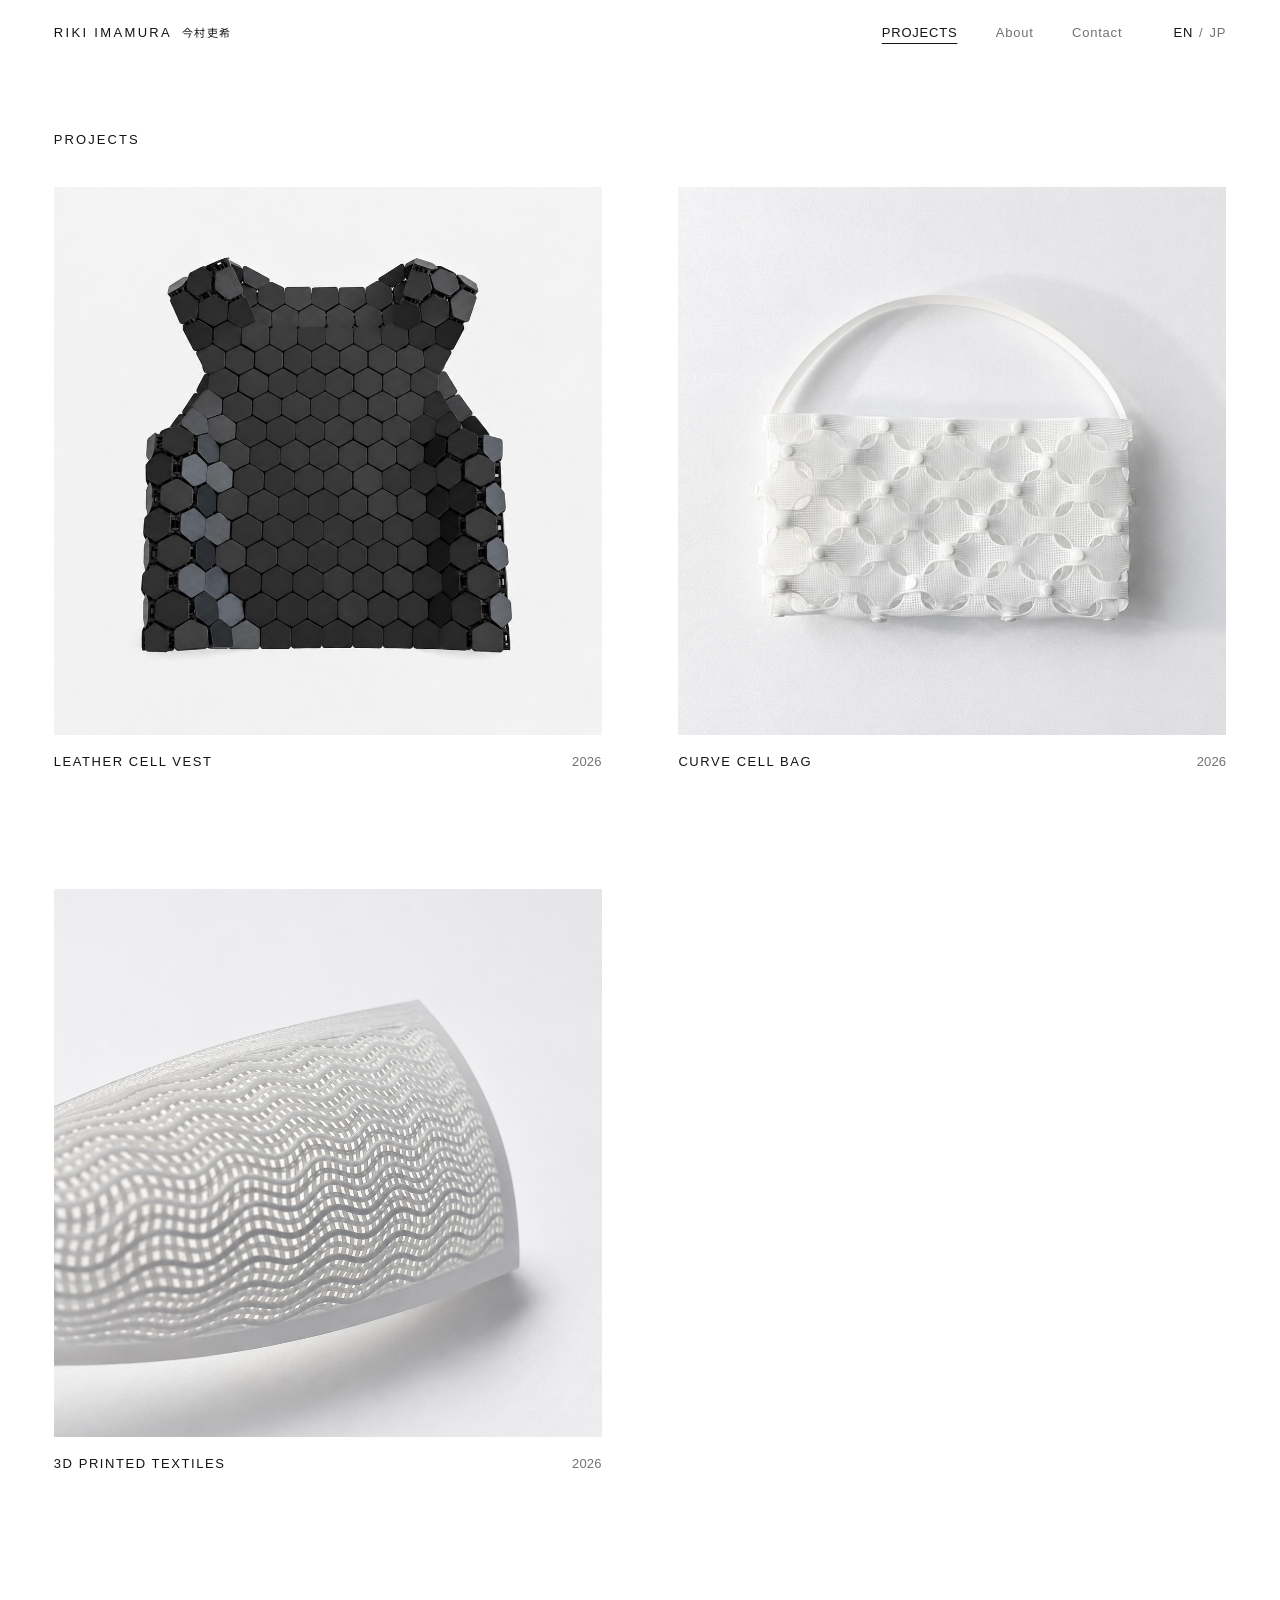
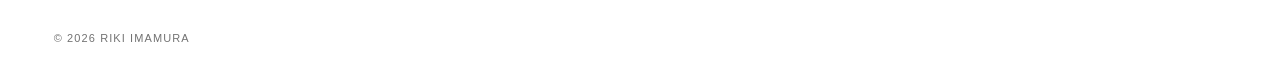
==== commit f4aa1bcc: "Merge profile and biography on About, refine Contact, add SEO metadata and crawler fallback - About:" ====
--- a/index.html
+++ b/index.html
@@ -3,14 +3,14 @@
 <head>
   <meta charset="utf-8">
   <meta name="viewport" content="width=device-width, initial-scale=1">
-  <title>RIKI IMAMURA — Fashion Design / Digital Fabrication</title>
-  <meta name="description" content="Portfolio of Riki Imamura, working across fashion design and digital fabrication: 3D-printed garments, structural development, and fabrication research.">
+  <title>今村吏希 | Riki Imamura — Fashion Design / Digital Fabrication</title>
+  <meta name="description" content="今村吏希（Riki Imamura）のポートフォリオ。3Dプリントによる衣服やプロダクトのデザインと、新しい製造方法を探究しています。Portfolio of Riki Imamura: Fashion Design, Digital Fabrication, 3D Printing and Sustainable Fashion.">
   <link rel="canonical" href="https://imamurariki.github.io/">
   <meta property="og:url" content="https://imamurariki.github.io/">
   <meta property="og:type" content="website">
-  <meta property="og:site_name" content="RIKI IMAMURA">
-  <meta property="og:title" content="RIKI IMAMURA — Fashion Design / Digital Fabrication">
-  <meta property="og:description" content="Portfolio of Riki Imamura, working across fashion design and digital fabrication: 3D-printed garments, structural development, and fabrication research.">
+  <meta property="og:site_name" content="今村吏希 | Riki Imamura">
+  <meta property="og:title" content="今村吏希 | Riki Imamura — Fashion Design / Digital Fabrication">
+  <meta property="og:description" content="今村吏希（Riki Imamura）のポートフォリオ。3Dプリントによる衣服やプロダクトのデザインと、新しい製造方法を探究しています。Portfolio of Riki Imamura: Fashion Design, Digital Fabrication, 3D Printing and Sustainable Fashion.">
   <meta name="twitter:card" content="summary">
   <meta name="theme-color" content="#ffffff">
   <link rel="icon" href="assets/img/favicon.svg" type="image/svg+xml">
@@ -21,10 +21,64 @@
   <script defer src="data/i18n.js"></script>
   <script defer src="data/works.js"></script>
   <script defer src="assets/js/main.js"></script>
+  <script type="application/ld+json">
+  {
+    "@context": "https://schema.org",
+    "@graph": [
+      {
+        "@type": "WebSite",
+        "@id": "https://imamurariki.github.io/#website",
+        "name": "Riki Imamura",
+        "alternateName": [
+          "今村吏希",
+          "RIKI IMAMURA"
+        ],
+        "url": "https://imamurariki.github.io/",
+        "inLanguage": [
+          "en",
+          "ja"
+        ],
+        "author": {
+          "@id": "https://imamurariki.github.io/#person"
+        }
+      },
+      {
+        "@type": "Person",
+        "@id": "https://imamurariki.github.io/#person",
+        "name": "Riki Imamura",
+        "alternateName": [
+          "今村吏希",
+          "RIKI IMAMURA"
+        ],
+        "url": "https://imamurariki.github.io/",
+        "description": "Riki Imamura is a student at Bunka Fashion College and the Open University of Japan. His work explores sustainable fashion through technology, focusing on the design of 3D-printed garments and products, as well as new approaches to clothing production. His projects have received recognition in multiple fashion design competitions in Japan.",
+        "knowsAbout": [
+          "Fashion Design",
+          "Digital Fabrication",
+          "3D Printing",
+          "Sustainable Fashion"
+        ]
+      }
+    ]
+  }
+  </script>
 </head>
 <body data-page="works" data-nav="works">
   <main id="main" tabindex="-1">
-    <noscript><p class="page-head">This site requires JavaScript to display its content.</p></noscript>
+    <!-- 検索エンジン向けの要約（tools/build.mjs が生成。表示は main.js が置き換えます） -->
+    <nav class="static-nav" aria-label="Main">
+      <a href="index.html">RIKI IMAMURA <span lang="ja">今村吏希</span></a>
+      <a href="index.html">PROJECTS</a>
+      <a href="about.html">About</a>
+      <a href="contact.html">Contact</a>
+    </nav>
+    <h1>今村吏希 / RIKI IMAMURA — Fashion Design / Digital Fabrication</h1>
+    <h2>PROJECTS</h2>
+    <ul>
+      <li><a href="work.html?id=leather-cell-vest">LEATHER CELL VEST</a> 2026</li>
+      <li><a href="work.html?id=curve-cell">CURVE CELL BAG</a> 2026</li>
+      <li><a href="work.html?id=3d-printed-textiles">3D PRINTED TEXTILES</a> 2026</li>
+    </ul>
   </main>
 </body>
 </html>
--- a/assets/css/fonts.css
+++ b/assets/css/fonts.css
@@ -24,7 +24,7 @@
   font-display: swap;
   src: local("Source Han Sans JP Regular"), local("SourceHanSansJP-Regular"),
     url("../fonts/source-han-sans-jp/HanSansJPWeb-Regular-kanji1.woff2") format("woff2");
-  unicode-range: U+4E00-4E01, U+4E03, U+4E07-4E0B, U+4E0D-4E0E, U+4E11, U+4E14, U+4E16, U+4E18-4E19, U+4E1E, U+4E21, U+4E26, U+4E2D, U+4E32, U+4E38-4E39, U+4E3B, U+4E43, U+4E45, U+4E4B, U+4E4D-4E4F, U+4E57, U+4E59, U+4E5D-4E5F, U+4E71, U+4E73, U+4E7E, U+4E80, U+4E86, U+4E88-4E89, U+4E8B-4E8C, U+4E91-4E92, U+4E94-4E95, U+4E98-4E99, U+4E9B-4E9C, U+4EA1, U+4EA4-4EA6, U+4EA8, U+4EAB-4EAE, U+4EBA, U+4EC0-4EC1, U+4EC7, U+4ECA-4ECB, U+4ECF, U+4ED4-4ED6, U+4ED8-4ED9, U+4EE3-4EE5, U+4EEE, U+4EF0, U+4EF2, U+4EF6, U+4EFB, U+4F01, U+4F0A, U+4F0D-4F11, U+4F1A, U+4F1D, U+4F2F, U+4F34, U+4F36, U+4F38, U+4F3A, U+4F3C-4F3D, U+4F43, U+4F46, U+4F4D-4F51, U+4F53, U+4F55, U+4F59, U+4F5C, U+4F73, U+4F75, U+4F7C, U+4F7F, U+4F83, U+4F8B, U+4F8D, U+4F9B, U+4F9D, U+4FA0-4FA1, U+4FAD-4FAF, U+4FB5-4FB6, U+4FBF, U+4FC2-4FC4, U+4FCA, U+4FD7, U+4FDD, U+4FE1, U+4FE3, U+4FEE, U+4FF3, U+4FF5, U+4FF8, U+4FFA, U+5009, U+500B, U+500D, U+5012, U+5016, U+5019, U+501F, U+5023-5024, U+5026, U+502B, U+502D, U+5036, U+5039, U+5049, U+504F, U+505C, U+5065, U+5072, U+5074-5076, U+507D, U+508D, U+5091, U+5098-5099, U+50AC-50AD, U+50B5, U+50B7, U+50BE, U+50C5, U+50CD, U+50CF, U+50D1, U+50D5, U+50DA, U+50E7, U+50FB, U+5100, U+5104, U+5112, U+511F, U+512A, U+5132, U+5141, U+5143-5149, U+514B, U+514D-514E, U+5150, U+515A, U+515C, U+5165, U+5168, U+516B-516D, U+5171, U+5175-5178, U+517C, U+5185-5186, U+518A, U+518D, U+5192, U+5197, U+5199, U+51A0, U+51A5, U+51A8, U+51AC, U+51B4, U+51B6-51B7, U+51C4, U+51C6, U+51CB-51CD, U+51DD, U+51E1, U+51E6-51E7, U+51EA, U+51F1, U+51F6, U+51F8-51FA, U+51FD, U+5200, U+5203, U+5206-5208, U+520A, U+5211, U+5217, U+521D, U+5224-5225, U+5229, U+5230, U+5236-5238, U+523A-523B, U+5243, U+5247, U+524A, U+524D, U+5256, U+525B, U+5263-5265, U+526F-5270, U+5272, U+5275, U+5283, U+5287, U+5289, U+529B, U+529F-52A0, U+52A3, U+52A9-52AB, U+52B1, U+52B4, U+52B9, U+52BE, U+52C3, U+52C5, U+52C7, U+52C9, U+52D5, U+52D8-52D9, U+52DD, U+52DF, U+52E2, U+52E4, U+52E7, U+52F2, U+52FA, U+52FE-52FF, U+5301-5302, U+5305, U+5316-5317, U+5319, U+531D, U+5320-5321, U+532A, U+5339-533B, U+533F, U+5341, U+5343, U+5347-5348, U+534A, U+5351-5354, U+5357-5358, U+535A, U+535C, U+5360, U+5366, U+536F-5371, U+5373-5375, U+5378, U+537F, U+5384, U+5398, U+539A, U+539F, U+53A8-53A9, U+53AD, U+53B3, U+53BB, U+53C2, U+53C8-53CE, U+53D4, U+53D6-53D7, U+53D9, U+53DB, U+53E1-53E5, U+53E9-53EC, U+53EF-53F3, U+53F6-53F8, U+5403-5404, U+5408-5411, U+541B, U+541F-5420, U+5426, U+542B, U+5438-5439, U+543B, U+543E, U+5442, U+5446, U+5448-544A, U+5451, U+5468, U+546A, U+5473, U+547C-547D, U+548B-548C, U+54B2-54B3, U+54BD, U+54C0-54C1, U+54C9, U+54E1, U+54E8-54E9, U+54F2, U+5504, U+5506-5507, U+5510, U+5516, U+552F, U+5531, U+553E, U+5544, U+5546, U+554F, U+5553, U+5584, U+5589, U+558B, U+559A, U+559C-559D, U+55A7, U+55AA-55AC, U+55B0, U+55B6, U+55E3, U+5606, U+5609, U+5617-5618, U+5629, U+5631, U+5642, U+564C, U+565B, U+5668, U+5674, U+5678, U+567A, U+5687, U+56A2, U+56DA-56DB, U+56DE, U+56E0, U+56E3, U+56F0, U+56F2-56F3, U+56FA, U+56FD, U+5703, U+570F, U+5712, U+571F, U+5727-5728, U+572D, U+5730, U+5742, U+5747, U+574A, U+5750-5751, U+5764, U+5766, U+576A, U+5782, U+578B, U+57A2-57A3, U+57CB, U+57CE, U+57DC, U+57DF-57E0, U+57F4, U+57F7, U+57F9-57FA, U+57FC, U+5800, U+5802, U+5805-5806, U+5815, U+5824, U+582A, U+5830-5831, U+5834-5835, U+583A, U+5840-5841, U+584A, U+5851, U+5854, U+5857-585A, U+585E, U+5869, U+586B, U+5875, U+587E, U+5883, U+5893, U+5897, U+589C, U+58A8, U+58B3, U+58BE, U+58C1, U+58C7, U+58CA, U+58CC, U+58D5, U+58EB-58EC, U+58EE, U+58F0-58F2, U+58F7, U+5909, U+590F, U+5915-5916, U+5919-591A, U+591C, U+5922, U+5927, U+5929-592B, U+592E, U+5931, U+5937, U+5944, U+5947-5949, U+594F, U+5951, U+5954, U+5957, U+5965, U+5968, U+596A, U+596E, U+5973-5974, U+597D, U+5982-5984, U+598A, U+5993, U+5996, U+5999, U+59A5, U+59A8, U+59AC, U+59B9, U+59BB, U+59BE, U+59C9, U+59CB, U+59D0-59D1, U+59D3-59D4, U+59E5-59E6, U+59EA-59EB, U+59F6, U+59FB, U+59FF, U+5A01, U+5A03, U+5A18, U+5A20, U+5A29, U+5A2F, U+5A3C, U+5A41, U+5A46, U+5A5A, U+5A66, U+5A7F, U+5A92, U+5A9B, U+5AC1, U+5AC9, U+5ACC, U+5AE1, U+5B09, U+5B22, U+5B2C, U+5B30, U+5B50, U+5B54, U+5B57-5B58, U+5B5C-5B5D, U+5B5F, U+5B63-5B64, U+5B66, U+5B6B, U+5B85, U+5B87-5B89, U+5B8B-5B8D, U+5B8F, U+5B95, U+5B97-5B9D, U+5B9F, U+5BA2-5BA5, U+5BAE, U+5BB0, U+5BB3-5BB6, U+5BB9, U+5BBF, U+5BC2, U+5BC4-5BC6, U+5BCC, U+5BD2-5BD3, U+5BDB, U+5BDD, U+5BDF, U+5BE1, U+5BE7, U+5BE9, U+5BEE, U+5BF5, U+5BF8, U+5BFA, U+5BFE-5BFF, U+5C01-5C02, U+5C04, U+5C06, U+5C09-5C0B, U+5C0E-5C0F, U+5C11, U+5C16, U+5C1A, U+5C24, U+5C2D, U+5C31, U+5C3A-5C40, U+5C45, U+5C48, U+5C4A-5C4B, U+5C4D, U+5C51, U+5C55, U+5C5E, U+5C60-5C61, U+5C64-5C65, U+5C6F, U+5C71, U+5C90, U+5CA1, U+5CA8-5CA9, U+5CAC, U+5CB1, U+5CB3, U+5CB8, U+5CE0-5CE1, U+5CE8, U+5CEF-5CF0, U+5CF6, U+5CFB, U+5D07, U+5D0E, U+5D16, U+5D29, U+5D50, U+5D69, U+5D6F, U+5D8B, U+5DBA, U+5DCC, U+5DDD-5DDE, U+5DE1, U+5DE3, U+5DE5-5DE8, U+5DEE, U+5DF1, U+5DF3-5DF4, U+5DF7, U+5DFB, U+5DFD-5DFE, U+5E02-5E03, U+5E06, U+5E0C, U+5E16, U+5E1D, U+5E25, U+5E2B, U+5E2D, U+5E2F-5E30, U+5E33, U+5E38, U+5E3D, U+5E45, U+5E4C, U+5E55, U+5E61, U+5E63, U+5E72-5E74, U+5E78-5E79, U+5E7B-5E7E, U+5E81, U+5E83-5E84, U+5E87, U+5E8A, U+5E8F, U+5E95-5E97, U+5E9A, U+5E9C, U+5EA6-5EA7, U+5EAB, U+5EAD, U+5EB5-5EB8, U+5EC3, U+5EC9-5ECA, U+5ED3, U+5EDF-5EE0, U+5EF6-5EF7, U+5EFA-5EFC, U+5EFF, U+5F01, U+5F04, U+5F0A, U+5F0F-5F10, U+5F13-5F15, U+5F17-5F18, U+5F1B, U+5F1F, U+5F25-5F27, U+5F31, U+5F35, U+5F37, U+5F3C, U+5F3E, U+5F4A, U+5F53, U+5F62, U+5F66, U+5F69-5F6C, U+5F70-5F71, U+5F79, U+5F7C, U+5F80-5F81, U+5F84-5F85, U+5F8B-5F8C, U+5F90, U+5F92-5F93, U+5F97, U+5FA1, U+5FA9-5FAA, U+5FAE, U+5FB3-5FB4, U+5FB9, U+5FBD, U+5FC3, U+5FC5, U+5FCC-5FCD, U+5FD7-5FD9, U+5FDC, U+5FE0, U+5FEB, U+5FF5, U+5FFD, U+6012, U+6016, U+601C-601D, U+6020, U+6025, U+6027-6028, U+602A, U+602F, U+604B, U+6050, U+6052, U+6055, U+6062, U+6065, U+6068-6069, U+606D, U+606F-6070, U+6075, U+6089, U+608C, U+6094, U+609F-60A0, U+60A3, U+60A6, U+60A9-60AA, U+60B2, U+60B6, U+60BC, U+60C5, U+60C7, U+60D1, U+60DA, U+60DC, U+60DF, U+60E3, U+60E8, U+60F0, U+60F3, U+60F9, U+6101, U+6108-6109, U+610F, U+611A-611B, U+611F, U+6148, U+614B-614C, U+614E, U+6155, U+6162-6163, U+6167-6168, U+616E, U+6170, U+6176, U+617E, U+6182, U+618E, U+6190, U+61A4, U+61A7, U+61A9, U+61B2, U+61B6, U+61BE, U+61C7, U+61D0, U+61F2, U+61F8, U+620A, U+620E, U+6210-6212, U+6216, U+621A, U+621F, U+6226, U+622F, U+6234, U+6238, U+623B, U+623F-6240, U+6247, U+6249, U+624B, U+624D, U+6253, U+6255, U+6258, U+626E, U+6271, U+6276, U+6279, U+627F-6280, U+6284, U+628A, U+6291, U+6295, U+6297-6298, U+629C, U+629E, U+62AB, U+62B1, U+62B5, U+62B9, U+62BC-62BD, U+62C5, U+62CD, U+62D0, U+62D2-62D3, U+62D8-62D9, U+62DB, U+62DD, U+62E0-62E1, U+62EC-62ED, U+62F3, U+62F6-62F7, U+62FE, U+6301, U+6307, U+6309, U+6311, U+6319, U+631F, U+6328, U+632B, U+632F, U+633A, U+633D, U+633F, U+6349, U+634C, U+6355, U+6357, U+635C, U+6367-6368, U+636E, U+6372, U+6377, U+637A-637B, U+6383, U+6388, U+638C, U+6392, U+6398, U+639B, U+63A0-63A2, U+63A5, U+63A7-63AA, U+63AC, U+63B2, U+63B4, U+63BB, U+63C3, U+63CF-63D0, U+63D6, U+63DA-63DB, U+63E1, U+63EE, U+63F4, U+63FA, U+640D, U+642C-642D, U+643A, U+643E, U+6442, U+6458, U+6469, U+6478, U+647A, U+6483, U+6492, U+649A, U+649E, U+64A4, U+64AB, U+64AD-64AE, U+64B0, U+64B2, U+64B9, U+64C1, U+64CD, U+64E2, U+64E6, U+64EC, U+64FE, U+652F, U+6539, U+653B, U+653E-653F, U+6545, U+654F, U+6551, U+6557, U+6559, U+6562-6563, U+6566, U+656C, U+6570, U+6574-6575, U+6577, U+6587, U+6589, U+658C, U+658E, U+6590-6591, U+6597, U+6599, U+659C, U+65A1, U+65A4-65A5, U+65A7, U+65AC-65AD, U+65AF-65B0, U+65B9, U+65BC-65BD, U+65C5, U+65CB, U+65CF, U+65D7, U+65E2, U+65E5-65E9, U+65EC-65ED, U+65FA, U+6602, U+6606-6607, U+660C, U+660E-660F, U+6613-6614, U+661F-6620, U+6625, U+6627-6628, U+662D, U+662F, U+663C, U+6642-6643, U+664B, U+6652, U+6666, U+6669, U+666E-666F, U+6674, U+6676, U+667A, U+6681, U+6687, U+6691, U+6696-6697, U+66A2, U+66A6, U+66AB, U+66AE, U+66B4, U+66C7, U+66D9, U+66DC-66DD, U+66F2-66F4, U+66F8-66F9, U+66FD-6700, U+6708-6709, U+670B, U+670D, U+6714-6715, U+6717, U+671B, U+671D, U+671F, U+6728, U+672A-672D, U+6731, U+6734, U+673A, U+673D, U+6749, U+674E-6751, U+6753, U+6756, U+675C, U+675F, U+6761-6762, U+6765, U+676D, U+676F, U+6771, U+6775, U+6777, U+677E-677F, U+6787, U+6790, U+6795, U+6797, U+679A, U+679C-679D, U+67A0, U+67A2, U+67AF, U+67B6, U+67C1, U+67C4, U+67CA, U+67CF-67D1, U+67D3-67D4, U+67D8, U+67DA, U+67F1, U+67F3-67F5, U+67FB, U+67FE-67FF, U+6802-6804, U+6813, U+6816-6817, U+6821-6822, U+682A, U+6834, U+6838-6839, U+683C-683D, U+6841-6843, U+6848, U+6850-6851, U+6853-6854, U+685C-685D, U+685F, U+6867, U+6876, U+6881, U+6885, U+6893, U+6897, U+68A2, U+68A7-68A8, U+68AF-68B1, U+68B6, U+68BC, U+68C4, U+68C9, U+68CB, U+68D2, U+68DA, U+68DF, U+68EE, U+68F2, U+68FA, U+6900, U+6905, U+690B, U+690D-690E, U+6919, U+691B-691C, U+6934, U+693F, U+694A, U+6953, U+6955, U+695A, U+6960, U+6962, U+696D, U+696F, U+6973, U+6975, U+697C-697D, U+6982, U+698A, U+698E, U+6994, U+699B, U+69CB-69CD, U+69D8-69D9, U+69FB, U+69FD, U+6A0B, U+6A17, U+6A19, U+6A1F, U+6A21, U+6A29-6A2B, U+6A35, U+6A39-6A3A, U+6A3D, U+6A4B, U+6A58, U+6A5F, U+6A61, U+6A7F-6A80, U+6A8E, U+6AD3, U+6ADB, U+6AE8, U+6B04, U+6B1D, U+6B20-6B21, U+6B23, U+6B27, U+6B32, U+6B3A, U+6B3D-6B3E, U+6B4C, U+6B4E, U+6B53, U+6B62-6B64, U+6B66, U+6B69-6B6A, U+6B6F, U+6B73-6B74, U+6B7B, U+6B86, U+6B89-6B8B, U+6B96, U+6BB4-6BB5, U+6BBA-6BBB, U+6BBF, U+6BC5, U+6BCD-6BCE, U+6BD2, U+6BD4, U+6BD8, U+6BDB, U+6C0F, U+6C11, U+6C17, U+6C34, U+6C37-6C38, U+6C3E, U+6C40-6C42, U+6C4E, U+6C50, U+6C57, U+6C5A, U+6C5D, U+6C5F-6C60, U+6C70, U+6C72, U+6C7A, U+6C7D, U+6C83, U+6C88, U+6C8C, U+6C93, U+6C96, U+6C99, U+6CA1-6CA2, U+6CAB, U+6CB3, U+6CB8-6CB9, U+6CBB-6CBC, U+6CBF, U+6CC1, U+6CC9-6CCA, U+6CCC, U+6CD5, U+6CE1-6CE3, U+6CE5, U+6CE8, U+6CF0, U+6CF3, U+6D0B, U+6D17, U+6D1B, U+6D1E, U+6D25, U+6D29-6D2A, U+6D32, U+6D3B, U+6D3E, U+6D41, U+6D44-6D45, U+6D5C, U+6D66, U+6D69-6D6A, U+6D6C, U+6D6E, U+6D74, U+6D77-6D78, U+6D88, U+6D8C, U+6D99, U+6D9B-6D9C, U+6DAF, U+6DB2, U+6DBC, U+6DC0, U+6DCB, U+6DD1, U+6DD8, U+6DE1, U+6DEB, U+6DF1, U+6DF3, U+6DF5, U+6DF7, U+6DFB, U+6E05, U+6E07-6E09, U+6E0B, U+6E13, U+6E1A-6E1B, U+6E20-6E21, U+6E25-6E26, U+6E29, U+6E2C, U+6E2F, U+6E4A, U+6E56, U+6E58, U+6E5B, U+6E67, U+6E6F, U+6E7E-6E80, U+6E8C, U+6E90, U+6E96, U+6E9C-6E9D, U+6EA2, U+6EB6, U+6EBA, U+6EC5, U+6ECB, U+6ED1, U+6EDD-6EDE, U+6EF4, U+6F01-6F02, U+6F06, U+6F09, U+6F0F, U+6F14-6F15, U+6F20, U+6F22-6F23, U+6F2B-6F2C, U+6F38, U+6F45, U+6F54, U+6F5C, U+6F5F, U+6F64, U+6F6E, U+6F70, U+6F84, U+6F97, U+6FB1, U+6FC0-6FC1, U+6FC3, U+6FE0-6FE1, U+6FEB, U+6FEF, U+7015, U+701E, U+7026-7027, U+702C, U+7058, U+706B, U+706F-7070, U+7078, U+707C-707D, U+7089-708A, U+708E, U+70AD, U+70B9-70BA, U+70C8, U+70CF, U+70F9, U+7114, U+711A, U+7121, U+7126, U+7136, U+713C, U+7149, U+714E, U+7159, U+7164, U+7167, U+7169, U+716E, U+717D, U+718A, U+7194, U+719F, U+71B1, U+71C3, U+71C8, U+71D0, U+71D5, U+71E5-71E6, U+71ED, U+7206, U+722A, U+7235-7236, U+723A, U+723D-723E, U+7247-7248, U+724C, U+7252, U+7259, U+725B, U+725D, U+725F, U+7261-7262, U+7267, U+7269, U+7272, U+7279, U+727D, U+7280, U+72A0, U+72AC, U+72AF, U+72B6, U+72C2, U+72D0, U+72D7, U+72D9, U+72DB, U+72E9, U+72EC-72ED, U+72F8, U+72FC-72FD, U+731B, U+731F, U+732A-732B, U+732E, U+7336-7337, U+733F, U+7344-7345, U+7363, U+7372, U+7384, U+7387, U+7389, U+738B, U+7396, U+73A9, U+73B2, U+73C2, U+73CA, U+73CD, U+73E0, U+73EA, U+73ED, U+73FE, U+7403, U+7406, U+7409, U+7422, U+7433-7436, U+745A-745B, U+745E, U+7460, U+7473, U+7483, U+74B0, U+74BD, U+74DC, U+74E2, U+74E6, U+74F6, U+7511, U+7518, U+751A, U+751C, U+751F, U+7523, U+7525, U+7528, U+752B, U+7530-7533, U+7537, U+753A-753B, U+754C, U+754F, U+7551, U+7554, U+7559, U+755C-755D, U+7560, U+7562, U+7565-7566, U+756A, U+7570, U+7573, U+7577, U+757F, U+758B, U+758E-758F, U+7591, U+75AB, U+75B2, U+75B9, U+75BE, U+75C5, U+75C7, U+75D4-75D5, U+75D8, U+75DB, U+75E2, U+75E9, U+75F4, U+7642, U+764C, U+7652, U+7656, U+767A-767B, U+767D-767E, U+7684, U+7686-7687, U+7690, U+76AE, U+76BF, U+76C3, U+76C6, U+76C8, U+76CA, U+76D7, U+76DB, U+76DF, U+76E3-76E4, U+76EE, U+76F2, U+76F4, U+76F8, U+76FE, U+7701, U+7709, U+770B-770C, U+771F-7720, U+773A, U+773C, U+7740, U+7761, U+7763, U+7766, U+77A5, U+77AC-77AD, U+77B3, U+77DB, U+77E2, U+77E5, U+77E7, U+77E9, U+77ED, U+77EF, U+77F3, U+7802, U+7814-7815, U+7825-7827, U+7832, U+7834, U+783A, U+783F, U+785D, U+786B-786C, U+786F, U+7872, U+7881, U+7887, U+788D, U+7891, U+7893, U+7895, U+7897, U+78A7, U+78A9, U+78BA, U+78C1, U+78D0, U+78E8, U+78EF, U+7901, U+790E, U+793A, U+793C, U+793E, U+7941, U+7947-7949, U+7950, U+7956, U+795D-795E, U+7962, U+7965, U+7968, U+796D, U+7977, U+7981, U+7984-7985, U+798D-798F, U+79A6, U+79B0, U+79BD-79C1, U+79CB, U+79D1-79D2, U+79D8, U+79DF, U+79E4, U+79E6, U+79E9, U+79F0, U+79FB, U+7A00, U+7A0B, U+7A0E, U+7A14, U+7A17, U+7A1A, U+7A1C, U+7A2E, U+7A32, U+7A3C-7A3D, U+7A3F-7A40, U+7A42, U+7A46, U+7A4D-7A50, U+7A63, U+7A6B, U+7A74, U+7A76, U+7A7A, U+7A7F, U+7A81, U+7A83-7A84, U+7A92-7A93, U+7A9F, U+7AAA, U+7AAE-7AAF, U+7ABA, U+7AC3, U+7ACB, U+7ADC, U+7AE0, U+7AE3, U+7AE5, U+7AEA, U+7AEF, U+7AF6, U+7AF9-7AFA, U+7AFF, U+7B08, U+7B11, U+7B1B, U+7B20, U+7B25-7B26, U+7B2C, U+7B39, U+7B46, U+7B48-7B49, U+7B4B, U+7B4F, U+7B51-7B52, U+7B54, U+7B56, U+7B86-7B87, U+7B94-7B95, U+7B97, U+7BA1, U+7BAA, U+7BAD, U+7BB1, U+7BB8, U+7BC0, U+7BC4, U+7BC7, U+7BC9, U+7BE0, U+7BE4, U+7BED, U+7C21, U+7C38, U+7C3E-7C3F, U+7C4D, U+7C73, U+7C7E, U+7C81-7C82, U+7C89, U+7C8B, U+7C8D, U+7C92, U+7C95, U+7C97-7C98, U+7C9B, U+7C9F, U+7CA5, U+7CA7, U+7CBE, U+7CCA, U+7CCE, U+7CD6, U+7CDE-7CE0, U+7CE7, U+7CF8, U+7CFB, U+7CFE, U+7D00, U+7D04-7D05, U+7D0B, U+7D0D, U+7D10, U+7D14, U+7D17-7D1B, U+7D20-7D22, U+7D2B-7D2C, U+7D2F-7D30, U+7D33, U+7D39-7D3A, U+7D42-7D44, U+7D4C, U+7D50, U+7D5E, U+7D61-7D62, U+7D66, U+7D71, U+7D75-7D76, U+7D79, U+7D99-7D9A, U+7D9C, U+7DAC-7DAD, U+7DB1-7DB2, U+7DB4, U+7DBB, U+7DBE-7DBF, U+7DCA-7DCB, U+7DCF, U+7DD1-7DD2, U+7DDA, U+7DE0, U+7DE8-7DE9, U+7DEC, U+7DEF, U+7DF4, U+7E01, U+7E04, U+7E1B, U+7E1E, U+7E26, U+7E2B, U+7E2E, U+7E3E, U+7E41, U+7E4A-7E4B, U+7E4D, U+7E54-7E55, U+7E6D, U+7E70, U+7E82, U+7E8F, U+7F36, U+7F6A-7F6B, U+7F6E, U+7F70, U+7F72, U+7F75, U+7F77, U+7F85, U+7F8A, U+7F8E, U+7FA4, U+7FA8-7FA9, U+7FBD, U+7FC1, U+7FCC, U+7FD2, U+7FE0, U+7FEB, U+7FF0, U+7FFB-7FFC, U+8000-8001, U+8003, U+8005, U+800C, U+8010, U+8015, U+8017, U+8033, U+8036, U+803D, U+8056, U+805E, U+8061, U+806F, U+8074, U+8077, U+807E, U+8087, U+8089, U+808B-808C, U+8096, U+8098, U+809D, U+80A1-80A2, U+80A5, U+80A9-80AA, U+80AF, U+80B1-80B2, U+80B4, U+80BA, U+80C3, U+80C6, U+80CC, U+80CE, U+80DE, U+80E1, U+80E4, U+80F4, U+80F8, U+80FD, U+8102, U+8105-8108, U+810A, U+811A, U+8131, U+8133, U+8139, U+814E, U+8150, U+8154-8155, U+816B, U+8170, U+8178-817A, U+817F, U+818F, U+819A, U+819C-819D, U+81A8, U+81B3, U+81BF, U+81C6, U+81D3, U+81E3, U+81E5, U+81E8, U+81EA, U+81ED, U+81F3-81F4, U+81FC, U+8208, U+820C, U+820E, U+8217-8218, U+821B-821C, U+821E-821F, U+822A, U+822C, U+8235-8237, U+8239, U+8247, U+8266, U+826E-826F, U+8272, U+8276, U+828B, U+8299, U+829D, U+82A5-82A6, U+82AD, U+82AF, U+82B1, U+82B3, U+82B8-82B9, U+82BD, U+82C5, U+82D1, U+82D3-82D4, U+82D7, U+82DB, U+82E5-82E7, U+82EB, U+82F1, U+8302, U+8304-8305, U+830E, U+831C, U+8328, U+8336, U+8338, U+8349-834A, U+834F, U+8352, U+8358, U+8377, U+837B, U+839E, U+83AB, U+83B1, U+83C5, U+83CA, U+83CC, U+83D3, U+83D6, U+83DC, U+83DF, U+83E9, U+83EF-83F1, U+8404, U+840C, U+840E, U+8429, U+8431, U+843D, U+8449, U+844E, U+8457, U+845B, U+8461, U+8463, U+8466, U+846C, U+8471, U+8475, U+847A, U+848B, U+8490, U+8494, U+8499, U+849C, U+84B2, U+84B8, U+84BC, U+84C4, U+84C9, U+84CB, U+84D1, U+84EC, U+84EE, U+8500, U+8511, U+8513, U+851A, U+8526, U+852D, U+8535, U+853D, U+8543, U+8549-854A, U+854E, U+8557, U+8568-856A, U+8584, U+8597, U+8599, U+85A6, U+85A9-85AC, U+85AE-85AF, U+85C1, U+85CD, U+85E4, U+85E9, U+85F7, U+85FB, U+8607, U+862D, U+864E, U+8650, U+865A, U+865C, U+865E, U+866B, U+8679, U+867B, U+868A, U+8695, U+86A4, U+86C7, U+86CB, U+86CD-86CE, U+86D9, U+86E4, U+86ED-86EE, U+86F8, U+86FE, U+8702, U+8718, U+871C, U+8749, U+874B, U+8755, U+8766, U+8776, U+877F, U+878D, U+87BA, U+87F9, U+87FB, U+8840, U+8846, U+884C, U+8853, U+8857, U+885B, U+885D, U+8861, U+8863, U+8868, U+8870, U+8877, U+887F, U+8888, U+888B, U+8896, U+88AB, U+88B4, U+88B7, U+88C1-88C2, U+88C5, U+88CF, U+88D5, U+88DC, U+88DF, U+88E1, U+88F3, U+88F8, U+88FD-88FE, U+8907, U+8910, U+8912, U+8956, U+895F, U+8972, U+897F, U+8981, U+8986-8987, U+898B, U+898F, U+8996-8997, U+899A, U+89A7, U+89AA, U+89B3, U+89D2, U+89E3, U+89E6, U+8A00, U+8A02, U+8A08, U+8A0A, U+8A0E, U+8A13, U+8A17-8A18, U+8A1F, U+8A23, U+8A2A, U+8A2D, U+8A31, U+8A33-8A34, U+8A3A-8A3C, U+8A50-8A51, U+8A54-8A55, U+8A5E, U+8A60, U+8A63, U+8A66, U+8A69, U+8A6B, U+8A6E, U+8A70-8A73, U+8A87, U+8A89, U+8A8C-8A8D, U+8A93, U+8A95, U+8A98, U+8A9E, U+8AA0, U+8AA4, U+8AAC-8AAD, U+8AB0, U+8AB2, U+8AB9, U+8ABC, U+8ABF, U+8AC7, U+8ACB-8ACC, U+8ACF, U+8AD2, U+8AD6, U+8ADC, U+8AE6, U+8AED-8AEE, U+8AF8, U+8AFA, U+8AFE, U+8B00-8B02, U+8B04, U+8B0E, U+8B19, U+8B1B, U+8B1D, U+8B21, U+8B2C, U+8B39, U+8B58, U+8B5C, U+8B66, U+8B70, U+8B72, U+8B77, U+8B83, U+8B90, U+8C37, U+8C46, U+8C4A, U+8C5A, U+8C61, U+8C6A, U+8C79, U+8C8C, U+8C9D-8C9E, U+8CA0-8CA2, U+8CA7-8CA9, U+8CAB-8CAC, U+8CAF-8CB0, U+8CB4, U+8CB7-8CB8, U+8CBB-8CBC, U+8CBF-8CC0, U+8CC2-8CC4, U+8CC7, U+8CCA, U+8CCE, U+8CD1, U+8CD3, U+8CDB-8CDC, U+8CDE, U+8CE0, U+8CE2, U+8CE6, U+8CEA, U+8CED, U+8CFC, U+8D08, U+8D0B, U+8D64, U+8D66, U+8D6B, U+8D70, U+8D74, U+8D77, U+8D85, U+8D8A, U+8DA3, U+8DA8, U+8DB3, U+8DDD, U+8DE1, U+8DE8, U+8DEF, U+8DF3, U+8DF5, U+8E0A, U+8E0F, U+8E44, U+8E5F, U+8E74, U+8E8D, U+8EAB, U+8EAF, U+8ECA, U+8ECC-8ECD, U+8ED2, U+8EDF, U+8EE2, U+8EF8, U+8EFD, U+8F03, U+8F09, U+8F14, U+8F1D, U+8F29-8F2A, U+8F2F, U+8F38, U+8F3F, U+8F44, U+8F4D, U+8F5F, U+8F61, U+8F9B, U+8F9E, U+8FB0-8FB2, U+8FBA-8FBC, U+8FBF, U+8FC2, U+8FC4-8FC5, U+8FCE, U+8FD1, U+8FD4, U+8FE6, U+8FE9, U+8FEB, U+8FED, U+8FF0, U+8FF7, U+8FFD, U+9000-9001, U+9003, U+9006, U+900F-9010, U+9013-9014, U+9017, U+9019-901A, U+901D, U+901F-9020, U+9022-9023, U+902E, U+9031-9032, U+9038, U+903C, U+9041-9042, U+9045, U+9047, U+904A-904B, U+904D-904E, U+9053-9055, U+905C, U+9060-9061, U+9063, U+9065, U+9069, U+906D-906E, U+9075, U+9077-9078, U+907A, U+907C, U+907F, U+9084, U+9091, U+90A3, U+90A6, U+90AA, U+90B8, U+90C1, U+90CA, U+90CE, U+90E1, U+90E8, U+90ED, U+90F5, U+90F7, U+90FD, U+912D, U+9149, U+914B-914E, U+9152, U+9154, U+9162, U+916A, U+916C, U+9175, U+9177-9178, U+9187, U+918D, U+9190, U+9192, U+9197, U+919C, U+91A4, U+91B8, U+91C6-91C8, U+91CC-91CF, U+91D1, U+91D8, U+91DC-91DD, U+91E3, U+91E6-91E7, U+920D-920E, U+9234, U+9237, U+9244, U+925B, U+9262, U+9266, U+9271, U+927E, U+9280, U+9283, U+9285, U+9291, U+9298, U+929A, U+92AD, U+92D2, U+92E4, U+92EA, U+92ED, U+92F2-92F3, U+92F8, U+92FC, U+9306, U+9310, U+9318, U+9320, U+9326, U+9328, U+932B-932C, U+932F, U+9332, U+934B, U+934D, U+9354, U+935B, U+936C, U+9375, U+937E, U+938C, U+9396-9397, U+939A, U+93A7, U+93AE, U+93D1, U+93E1, U+9418-9419, U+9438, U+9451, U+9453, U+9577, U+9580, U+9583, U+9589, U+958B, U+958F, U+9591, U+9593, U+95A2-95A5, U+95B2, U+95C7, U+95D8, U+961C, U+962A, U+9632, U+963B, U+963F-9640, U+9644, U+964D, U+9650, U+965B, U+9662-9665, U+966A, U+9670, U+9673, U+9675-9676, U+9678, U+967A, U+967D, U+9685-9686, U+9688, U+968A, U+968E-968F, U+9694, U+9699, U+969B-969C, U+96A0, U+96A3, U+96B7, U+96BB-96BC, U+96C0-96C1, U+96C4-96C7, U+96CC, U+96D1, U+96DB, U+96E2-96E3, U+96E8, U+96EA-96EB, U+96F0, U+96F2, U+96F6-96F7, U+96FB, U+9700, U+9707, U+970A, U+971C, U+971E, U+9727, U+9732, U+9752, U+9756, U+9759, U+975E, U+9762, U+9769, U+976D, U+9774, U+9784, U+978D, U+9798, U+97A0, U+97AD, U+97D3, U+97EE, U+97F3, U+97FB, U+97FF, U+9801-9803, U+9805-9806, U+9808, U+9810-9813, U+9817-9818, U+981A, U+982C-982D, U+9834, U+983B-983C, U+984C-984E, U+9854-9855, U+9858, U+985B, U+985E, U+9867, U+98A8, U+98DB, U+98DF, U+98E2, U+98EF, U+98F2, U+98F4, U+98FC-98FE, U+9905, U+990A, U+990C, U+9910, U+9913, U+9928, U+9957, U+9996, U+9999, U+99A8, U+99AC, U+99B3-99B4, U+99C1, U+99C4-99C6, U+99C8, U+99D0, U+99D2, U+99D5, U+99FF, U+9A0E, U+9A12-9A13, U+9A28, U+9A30, U+9A5A, U+9AA8, U+9AB8, U+9AC4, U+9AD8, U+9AEA, U+9AED, U+9B3C, U+9B41-9B42, U+9B45, U+9B54, U+9B5A, U+9B6F, U+9B8E, U+9B92, U+9BAA-9BAB, U+9BAD-9BAE, U+9BC9, U+9BD6, U+9BDB, U+9BE8, U+9BF5, U+9C0D, U+9C10, U+9C2D, U+9C2F, U+9C39, U+9C3B, U+9C48, U+9C52, U+9C57, U+9CE5, U+9CE9, U+9CF3-9CF4, U+9CF6, U+9D07, U+9D0E, U+9D1B, U+9D28, U+9D2B-9D2C, U+9D3B, U+9D5C, U+9D60-9D61, U+9D6C, U+9D8F, U+9DB4, U+9DF2, U+9DF9-9DFA, U+9E78, U+9E7F, U+9E93, U+9E97, U+9E9F, U+9EA6, U+9EB9-9EBB, U+9EBF, U+9EC4, U+9ECD, U+9ED2, U+9ED9, U+9EDB, U+9F0E, U+9F13, U+9F20, U+9F3B, U+9F62, U+9F8D;
+  unicode-range: U+4E00-4E01, U+4E03, U+4E07-4E0B, U+4E0D-4E0E, U+4E11, U+4E14, U+4E16, U+4E18-4E19, U+4E1E, U+4E21, U+4E26, U+4E2D, U+4E32, U+4E38-4E39, U+4E3B, U+4E43, U+4E45, U+4E4B, U+4E4D-4E4F, U+4E57, U+4E59, U+4E5D-4E5F, U+4E71, U+4E73, U+4E7E, U+4E80, U+4E86, U+4E88-4E89, U+4E8B-4E8C, U+4E91-4E92, U+4E94-4E95, U+4E98-4E99, U+4E9B-4E9C, U+4EA1, U+4EA4-4EA6, U+4EA8, U+4EAB-4EAE, U+4EBA, U+4EC0-4EC1, U+4EC7, U+4ECB, U+4ECF, U+4ED4-4ED6, U+4ED8-4ED9, U+4EE3-4EE5, U+4EEE, U+4EF0, U+4EF2, U+4EF6, U+4EFB, U+4F01, U+4F0A, U+4F0D-4F11, U+4F1A, U+4F1D, U+4F2F, U+4F34, U+4F36, U+4F38, U+4F3A, U+4F3C-4F3D, U+4F43, U+4F46, U+4F4D-4F51, U+4F53, U+4F55, U+4F59, U+4F5C, U+4F73, U+4F75, U+4F7C, U+4F7F, U+4F83, U+4F8B, U+4F8D, U+4F9B, U+4F9D, U+4FA0-4FA1, U+4FAD-4FAF, U+4FB5-4FB6, U+4FBF, U+4FC2-4FC4, U+4FCA, U+4FD7, U+4FDD, U+4FE1, U+4FE3, U+4FEE, U+4FF3, U+4FF5, U+4FF8, U+4FFA, U+5009, U+500B, U+500D, U+5012, U+5016, U+5019, U+501F, U+5023-5024, U+5026, U+502B, U+502D, U+5036, U+5039, U+5049, U+504F, U+505C, U+5065, U+5072, U+5074-5076, U+507D, U+508D, U+5091, U+5098-5099, U+50AC-50AD, U+50B5, U+50B7, U+50BE, U+50C5, U+50CD, U+50CF, U+50D1, U+50D5, U+50DA, U+50E7, U+50FB, U+5100, U+5104, U+5112, U+511F, U+512A, U+5132, U+5141, U+5143-5149, U+514B, U+514D-514E, U+5150, U+515A, U+515C, U+5165, U+5168, U+516B-516D, U+5171, U+5175-5178, U+517C, U+5185-5186, U+518A, U+518D, U+5192, U+5197, U+5199, U+51A0, U+51A5, U+51A8, U+51AC, U+51B4, U+51B6-51B7, U+51C4, U+51C6, U+51CB-51CD, U+51DD, U+51E1, U+51E6-51E7, U+51EA, U+51F1, U+51F6, U+51F8-51FA, U+51FD, U+5200, U+5203, U+5206-5208, U+520A, U+5211, U+5217, U+521D, U+5224-5225, U+5229, U+5230, U+5236-5238, U+523A-523B, U+5243, U+5247, U+524A, U+524D, U+5256, U+525B, U+5263-5265, U+526F-5270, U+5272, U+5275, U+5283, U+5287, U+5289, U+529B, U+529F-52A0, U+52A3, U+52A9-52AB, U+52B1, U+52B4, U+52B9, U+52BE, U+52C3, U+52C5, U+52C7, U+52C9, U+52D5, U+52D8-52D9, U+52DD, U+52DF, U+52E2, U+52E4, U+52E7, U+52F2, U+52FA, U+52FE-52FF, U+5301-5302, U+5305, U+5316-5317, U+5319, U+531D, U+5320-5321, U+532A, U+5339-533B, U+533F, U+5341, U+5343, U+5347-5348, U+534A, U+5351-5354, U+5357-5358, U+535A, U+535C, U+5360, U+5366, U+536F-5371, U+5373-5375, U+5378, U+537F, U+5384, U+5398, U+539A, U+539F, U+53A8-53A9, U+53AD, U+53B3, U+53BB, U+53C2, U+53C8-53CE, U+53D4, U+53D6-53D7, U+53D9, U+53DB, U+53E1-53E5, U+53E9-53EC, U+53EF-53F3, U+53F6-53F8, U+5403-5404, U+5408-540E, U+5410-5411, U+541B, U+541F-5420, U+5426, U+542B, U+5438-5439, U+543B, U+543E, U+5442, U+5446, U+5448-544A, U+5451, U+5468, U+546A, U+5473, U+547C-547D, U+548B-548C, U+54B2-54B3, U+54BD, U+54C0-54C1, U+54C9, U+54E1, U+54E8-54E9, U+54F2, U+5504, U+5506-5507, U+5510, U+5516, U+552F, U+5531, U+553E, U+5544, U+5546, U+554F, U+5553, U+5584, U+5589, U+558B, U+559A, U+559C-559D, U+55A7, U+55AA-55AC, U+55B0, U+55B6, U+55E3, U+5606, U+5609, U+5617-5618, U+5629, U+5631, U+5642, U+564C, U+565B, U+5668, U+5674, U+5678, U+567A, U+5687, U+56A2, U+56DA-56DB, U+56DE, U+56E0, U+56E3, U+56F0, U+56F2-56F3, U+56FA, U+56FD, U+5703, U+570F, U+5712, U+571F, U+5727-5728, U+572D, U+5730, U+5742, U+5747, U+574A, U+5750-5751, U+5764, U+5766, U+576A, U+5782, U+578B, U+57A2-57A3, U+57CB, U+57CE, U+57DC, U+57DF-57E0, U+57F4, U+57F7, U+57F9-57FA, U+57FC, U+5800, U+5802, U+5805-5806, U+5815, U+5824, U+582A, U+5830-5831, U+5834-5835, U+583A, U+5840-5841, U+584A, U+5851, U+5854, U+5857-585A, U+585E, U+5869, U+586B, U+5875, U+587E, U+5883, U+5893, U+5897, U+589C, U+58A8, U+58B3, U+58BE, U+58C1, U+58C7, U+58CA, U+58CC, U+58D5, U+58EB-58EC, U+58EE, U+58F0-58F2, U+58F7, U+5909, U+590F, U+5915-5916, U+5919-591A, U+591C, U+5922, U+5927, U+5929-592B, U+592E, U+5931, U+5937, U+5944, U+5947-5949, U+594F, U+5951, U+5954, U+5957, U+5965, U+5968, U+596A, U+596E, U+5973-5974, U+597D, U+5982-5984, U+598A, U+5993, U+5996, U+5999, U+59A5, U+59A8, U+59AC, U+59B9, U+59BB, U+59BE, U+59C9, U+59CB, U+59D0-59D1, U+59D3-59D4, U+59E5-59E6, U+59EA-59EB, U+59F6, U+59FB, U+59FF, U+5A01, U+5A03, U+5A18, U+5A20, U+5A29, U+5A2F, U+5A3C, U+5A41, U+5A46, U+5A5A, U+5A66, U+5A7F, U+5A92, U+5A9B, U+5AC1, U+5AC9, U+5ACC, U+5AE1, U+5B09, U+5B22, U+5B2C, U+5B30, U+5B50, U+5B54, U+5B57-5B58, U+5B5C-5B5D, U+5B5F, U+5B63-5B64, U+5B66, U+5B6B, U+5B85, U+5B87-5B89, U+5B8B-5B8D, U+5B8F, U+5B95, U+5B97-5B9D, U+5B9F, U+5BA2-5BA5, U+5BAE, U+5BB0, U+5BB3-5BB6, U+5BB9, U+5BBF, U+5BC2, U+5BC4-5BC6, U+5BCC, U+5BD2-5BD3, U+5BDB, U+5BDD, U+5BDF, U+5BE1, U+5BE7, U+5BE9, U+5BEE, U+5BF5, U+5BF8, U+5BFA, U+5BFE-5BFF, U+5C01-5C02, U+5C04, U+5C06, U+5C09-5C0B, U+5C0E-5C0F, U+5C11, U+5C16, U+5C1A, U+5C24, U+5C2D, U+5C31, U+5C3A-5C40, U+5C45, U+5C48, U+5C4A-5C4B, U+5C4D, U+5C51, U+5C55, U+5C5E, U+5C60-5C61, U+5C64-5C65, U+5C6F, U+5C71, U+5C90, U+5CA1, U+5CA8-5CA9, U+5CAC, U+5CB1, U+5CB3, U+5CB8, U+5CE0-5CE1, U+5CE8, U+5CEF-5CF0, U+5CF6, U+5CFB, U+5D07, U+5D0E, U+5D16, U+5D29, U+5D50, U+5D69, U+5D6F, U+5D8B, U+5DBA, U+5DCC, U+5DDD-5DDE, U+5DE1, U+5DE3, U+5DE5-5DE8, U+5DEE, U+5DF1, U+5DF3-5DF4, U+5DF7, U+5DFB, U+5DFD-5DFE, U+5E02-5E03, U+5E06, U+5E16, U+5E1D, U+5E25, U+5E2B, U+5E2D, U+5E2F-5E30, U+5E33, U+5E38, U+5E3D, U+5E45, U+5E4C, U+5E55, U+5E61, U+5E63, U+5E72-5E74, U+5E78-5E79, U+5E7B-5E7E, U+5E81, U+5E83-5E84, U+5E87, U+5E8A, U+5E8F, U+5E95-5E97, U+5E9A, U+5E9C, U+5EA6-5EA7, U+5EAB, U+5EAD, U+5EB5-5EB8, U+5EC3, U+5EC9-5ECA, U+5ED3, U+5EDF-5EE0, U+5EF6-5EF7, U+5EFA-5EFC, U+5EFF, U+5F01, U+5F04, U+5F0A, U+5F0F-5F10, U+5F13-5F15, U+5F17-5F18, U+5F1B, U+5F1F, U+5F25-5F27, U+5F31, U+5F35, U+5F37, U+5F3C, U+5F3E, U+5F4A, U+5F53, U+5F62, U+5F66, U+5F69-5F6C, U+5F70-5F71, U+5F79, U+5F7C, U+5F80-5F81, U+5F84-5F85, U+5F8B-5F8C, U+5F90, U+5F92-5F93, U+5F97, U+5FA1, U+5FA9-5FAA, U+5FAE, U+5FB3-5FB4, U+5FB9, U+5FBD, U+5FC3, U+5FC5, U+5FCC-5FCD, U+5FD7-5FD9, U+5FDC, U+5FE0, U+5FEB, U+5FF5, U+5FFD, U+6012, U+6016, U+601C-601D, U+6020, U+6025, U+6027-6028, U+602A, U+602F, U+604B, U+6050, U+6052, U+6055, U+6062, U+6065, U+6068-6069, U+606D, U+606F-6070, U+6075, U+6089, U+608C, U+6094, U+609F-60A0, U+60A3, U+60A6, U+60A9-60AA, U+60B2, U+60B6, U+60BC, U+60C5, U+60C7, U+60D1, U+60DA, U+60DC, U+60DF, U+60E3, U+60E8, U+60F0, U+60F3, U+60F9, U+6101, U+6108-6109, U+610F, U+611A-611B, U+611F, U+6148, U+614B-614C, U+614E, U+6155, U+6162-6163, U+6167-6168, U+616E, U+6170, U+6176, U+617E, U+6182, U+618E, U+6190, U+61A4, U+61A7, U+61A9, U+61B2, U+61B6, U+61BE, U+61C7, U+61D0, U+61F2, U+61F8, U+620A, U+620E, U+6210-6212, U+6216, U+621A, U+621F, U+6226, U+622F, U+6234, U+6238, U+623B, U+623F-6240, U+6247, U+6249, U+624B, U+624D, U+6253, U+6255, U+6258, U+626E, U+6271, U+6276, U+6279, U+627F-6280, U+6284, U+628A, U+6291, U+6295, U+6297-6298, U+629C, U+629E, U+62AB, U+62B1, U+62B5, U+62B9, U+62BC-62BD, U+62C5, U+62CD, U+62D0, U+62D2-62D3, U+62D8-62D9, U+62DB, U+62DD, U+62E0-62E1, U+62EC-62ED, U+62F3, U+62F6-62F7, U+62FE, U+6301, U+6307, U+6309, U+6311, U+6319, U+631F, U+6328, U+632B, U+632F, U+633A, U+633D, U+633F, U+6349, U+634C, U+6355, U+6357, U+635C, U+6367-6368, U+636E, U+6372, U+6377, U+637A-637B, U+6383, U+6388, U+638C, U+6392, U+6398, U+639B, U+63A0-63A2, U+63A5, U+63A7-63AA, U+63AC, U+63B2, U+63B4, U+63BB, U+63C3, U+63CF-63D0, U+63D6, U+63DA-63DB, U+63E1, U+63EE, U+63F4, U+63FA, U+640D, U+642C-642D, U+643A, U+643E, U+6442, U+6458, U+6469, U+6478, U+647A, U+6483, U+6492, U+649A, U+649E, U+64A4, U+64AB, U+64AD-64AE, U+64B0, U+64B2, U+64B9, U+64C1, U+64CD, U+64E2, U+64E6, U+64EC, U+64FE, U+652F, U+6539, U+653B, U+653E-653F, U+6545, U+654F, U+6551, U+6557, U+6559, U+6562-6563, U+6566, U+656C, U+6570, U+6574-6575, U+6577, U+6587, U+6589, U+658C, U+658E, U+6590-6591, U+6597, U+6599, U+659C, U+65A1, U+65A4-65A5, U+65A7, U+65AC-65AD, U+65AF-65B0, U+65B9, U+65BC-65BD, U+65C5, U+65CB, U+65CF, U+65D7, U+65E2, U+65E5-65E9, U+65EC-65ED, U+65FA, U+6602, U+6606-6607, U+660C, U+660E-660F, U+6613-6614, U+661F-6620, U+6625, U+6627-6628, U+662D, U+662F, U+663C, U+6642-6643, U+664B, U+6652, U+6666, U+6669, U+666E-666F, U+6674, U+6676, U+667A, U+6681, U+6687, U+6691, U+6696-6697, U+66A2, U+66A6, U+66AB, U+66AE, U+66B4, U+66C7, U+66D9, U+66DC-66DD, U+66F2-66F4, U+66F8-66F9, U+66FD-6700, U+6708-6709, U+670B, U+670D, U+6714-6715, U+6717, U+671B, U+671D, U+671F, U+6728, U+672A-672D, U+6731, U+6734, U+673A, U+673D, U+6749, U+674E-6750, U+6753, U+6756, U+675C, U+675F, U+6761-6762, U+6765, U+676D, U+676F, U+6771, U+6775, U+6777, U+677E-677F, U+6787, U+6790, U+6795, U+6797, U+679A, U+679C-679D, U+67A0, U+67A2, U+67AF, U+67B6, U+67C1, U+67C4, U+67CA, U+67CF-67D1, U+67D3-67D4, U+67D8, U+67DA, U+67F1, U+67F3-67F5, U+67FB, U+67FE-67FF, U+6802-6804, U+6813, U+6816-6817, U+6821-6822, U+682A, U+6834, U+6838-6839, U+683C-683D, U+6841-6843, U+6848, U+6850-6851, U+6853-6854, U+685C-685D, U+685F, U+6867, U+6876, U+6881, U+6885, U+6893, U+6897, U+68A2, U+68A7-68A8, U+68AF-68B1, U+68B6, U+68BC, U+68C4, U+68C9, U+68CB, U+68D2, U+68DA, U+68DF, U+68EE, U+68F2, U+68FA, U+6900, U+6905, U+690B, U+690D-690E, U+6919, U+691B-691C, U+6934, U+693F, U+694A, U+6953, U+6955, U+695A, U+6960, U+6962, U+696D, U+696F, U+6973, U+6975, U+697C-697D, U+6982, U+698A, U+698E, U+6994, U+699B, U+69CB-69CD, U+69D8-69D9, U+69FB, U+69FD, U+6A0B, U+6A17, U+6A19, U+6A1F, U+6A21, U+6A29-6A2B, U+6A35, U+6A39-6A3A, U+6A3D, U+6A4B, U+6A58, U+6A5F, U+6A61, U+6A7F-6A80, U+6A8E, U+6AD3, U+6ADB, U+6AE8, U+6B04, U+6B1D, U+6B20-6B21, U+6B23, U+6B27, U+6B32, U+6B3A, U+6B3D-6B3E, U+6B4C, U+6B4E, U+6B53, U+6B62-6B64, U+6B66, U+6B69-6B6A, U+6B6F, U+6B73-6B74, U+6B7B, U+6B86, U+6B89-6B8B, U+6B96, U+6BB4-6BB5, U+6BBA-6BBB, U+6BBF, U+6BC5, U+6BCD-6BCE, U+6BD2, U+6BD4, U+6BD8, U+6BDB, U+6C0F, U+6C11, U+6C17, U+6C34, U+6C37-6C38, U+6C3E, U+6C40-6C42, U+6C4E, U+6C50, U+6C57, U+6C5A, U+6C5D, U+6C5F-6C60, U+6C70, U+6C72, U+6C7A, U+6C7D, U+6C83, U+6C88, U+6C8C, U+6C93, U+6C96, U+6C99, U+6CA1-6CA2, U+6CAB, U+6CB3, U+6CB8-6CB9, U+6CBB-6CBC, U+6CBF, U+6CC1, U+6CC9-6CCA, U+6CCC, U+6CD5, U+6CE1-6CE3, U+6CE5, U+6CE8, U+6CF0, U+6CF3, U+6D0B, U+6D17, U+6D1B, U+6D1E, U+6D25, U+6D29-6D2A, U+6D32, U+6D3B, U+6D3E, U+6D41, U+6D44-6D45, U+6D5C, U+6D66, U+6D69-6D6A, U+6D6C, U+6D6E, U+6D74, U+6D77-6D78, U+6D88, U+6D8C, U+6D99, U+6D9B-6D9C, U+6DAF, U+6DB2, U+6DBC, U+6DC0, U+6DCB, U+6DD1, U+6DD8, U+6DE1, U+6DEB, U+6DF1, U+6DF3, U+6DF5, U+6DF7, U+6DFB, U+6E05, U+6E07-6E09, U+6E0B, U+6E13, U+6E1A-6E1B, U+6E20-6E21, U+6E25-6E26, U+6E29, U+6E2C, U+6E2F, U+6E4A, U+6E56, U+6E58, U+6E5B, U+6E67, U+6E6F, U+6E7E-6E80, U+6E8C, U+6E90, U+6E96, U+6E9C-6E9D, U+6EA2, U+6EB6, U+6EBA, U+6EC5, U+6ECB, U+6ED1, U+6EDD-6EDE, U+6EF4, U+6F01-6F02, U+6F06, U+6F09, U+6F0F, U+6F14-6F15, U+6F20, U+6F22-6F23, U+6F2B-6F2C, U+6F38, U+6F45, U+6F54, U+6F5C, U+6F5F, U+6F64, U+6F6E, U+6F70, U+6F84, U+6F97, U+6FB1, U+6FC0-6FC1, U+6FC3, U+6FE0-6FE1, U+6FEB, U+6FEF, U+7015, U+701E, U+7026-7027, U+702C, U+7058, U+706B, U+706F-7070, U+7078, U+707C-707D, U+7089-708A, U+708E, U+70AD, U+70B9-70BA, U+70C8, U+70CF, U+70F9, U+7114, U+711A, U+7121, U+7126, U+7136, U+713C, U+7149, U+714E, U+7159, U+7164, U+7167, U+7169, U+716E, U+717D, U+718A, U+7194, U+719F, U+71B1, U+71C3, U+71C8, U+71D0, U+71D5, U+71E5-71E6, U+71ED, U+7206, U+722A, U+7235-7236, U+723A, U+723D-723E, U+7247-7248, U+724C, U+7252, U+7259, U+725B, U+725D, U+725F, U+7261-7262, U+7267, U+7269, U+7272, U+7279, U+727D, U+7280, U+72A0, U+72AC, U+72AF, U+72B6, U+72C2, U+72D0, U+72D7, U+72D9, U+72DB, U+72E9, U+72EC-72ED, U+72F8, U+72FC-72FD, U+731B, U+731F, U+732A-732B, U+732E, U+7336-7337, U+733F, U+7344-7345, U+7363, U+7372, U+7384, U+7387, U+7389, U+738B, U+7396, U+73A9, U+73B2, U+73C2, U+73CA, U+73CD, U+73E0, U+73EA, U+73ED, U+73FE, U+7403, U+7406, U+7409, U+7422, U+7433-7436, U+745A-745B, U+745E, U+7460, U+7473, U+7483, U+74B0, U+74BD, U+74DC, U+74E2, U+74E6, U+74F6, U+7511, U+7518, U+751A, U+751C, U+751F, U+7523, U+7525, U+7528, U+752B, U+7530-7533, U+7537, U+753A-753B, U+754C, U+754F, U+7551, U+7554, U+7559, U+755C-755D, U+7560, U+7562, U+7565-7566, U+756A, U+7570, U+7573, U+7577, U+757F, U+758B, U+758E-758F, U+7591, U+75AB, U+75B2, U+75B9, U+75BE, U+75C5, U+75C7, U+75D4-75D5, U+75D8, U+75DB, U+75E2, U+75E9, U+75F4, U+7642, U+764C, U+7652, U+7656, U+767A-767B, U+767D-767E, U+7684, U+7686-7687, U+7690, U+76AE, U+76BF, U+76C3, U+76C6, U+76C8, U+76CA, U+76D7, U+76DB, U+76DF, U+76E3-76E4, U+76EE, U+76F2, U+76F4, U+76F8, U+76FE, U+7701, U+7709, U+770B-770C, U+771F-7720, U+773A, U+773C, U+7740, U+7761, U+7763, U+7766, U+77A5, U+77AC-77AD, U+77B3, U+77DB, U+77E2, U+77E5, U+77E7, U+77E9, U+77ED, U+77EF, U+77F3, U+7802, U+7814-7815, U+7825-7827, U+7832, U+7834, U+783A, U+783F, U+785D, U+786B-786C, U+786F, U+7872, U+7881, U+7887, U+788D, U+7891, U+7893, U+7895, U+7897, U+78A7, U+78A9, U+78BA, U+78C1, U+78D0, U+78E8, U+78EF, U+7901, U+790E, U+793A, U+793C, U+793E, U+7941, U+7947-7949, U+7950, U+7956, U+795D-795E, U+7962, U+7965, U+7968, U+796D, U+7977, U+7981, U+7984-7985, U+798D-798F, U+79A6, U+79B0, U+79BD-79C1, U+79CB, U+79D1-79D2, U+79D8, U+79DF, U+79E4, U+79E6, U+79E9, U+79F0, U+79FB, U+7A00, U+7A0B, U+7A0E, U+7A14, U+7A17, U+7A1A, U+7A1C, U+7A2E, U+7A32, U+7A3C-7A3D, U+7A3F-7A40, U+7A42, U+7A46, U+7A4D-7A50, U+7A63, U+7A6B, U+7A74, U+7A76, U+7A7A, U+7A7F, U+7A81, U+7A83-7A84, U+7A92-7A93, U+7A9F, U+7AAA, U+7AAE-7AAF, U+7ABA, U+7AC3, U+7ACB, U+7ADC, U+7AE0, U+7AE3, U+7AE5, U+7AEA, U+7AEF, U+7AF6, U+7AF9-7AFA, U+7AFF, U+7B08, U+7B11, U+7B1B, U+7B20, U+7B25-7B26, U+7B2C, U+7B39, U+7B46, U+7B48-7B49, U+7B4B, U+7B4F, U+7B51-7B52, U+7B54, U+7B56, U+7B86-7B87, U+7B94-7B95, U+7B97, U+7BA1, U+7BAA, U+7BAD, U+7BB1, U+7BB8, U+7BC0, U+7BC4, U+7BC7, U+7BC9, U+7BE0, U+7BE4, U+7BED, U+7C21, U+7C38, U+7C3E-7C3F, U+7C4D, U+7C73, U+7C7E, U+7C81-7C82, U+7C89, U+7C8B, U+7C8D, U+7C92, U+7C95, U+7C97-7C98, U+7C9B, U+7C9F, U+7CA5, U+7CA7, U+7CBE, U+7CCA, U+7CCE, U+7CD6, U+7CDE-7CE0, U+7CE7, U+7CF8, U+7CFB, U+7CFE, U+7D00, U+7D04-7D05, U+7D0B, U+7D0D, U+7D10, U+7D14, U+7D17-7D1B, U+7D20-7D22, U+7D2B-7D2C, U+7D2F-7D30, U+7D33, U+7D39-7D3A, U+7D42-7D44, U+7D4C, U+7D50, U+7D5E, U+7D61-7D62, U+7D66, U+7D71, U+7D75-7D76, U+7D79, U+7D99-7D9A, U+7D9C, U+7DAC-7DAD, U+7DB1-7DB2, U+7DB4, U+7DBB, U+7DBE-7DBF, U+7DCA-7DCB, U+7DCF, U+7DD1-7DD2, U+7DDA, U+7DE0, U+7DE8-7DE9, U+7DEC, U+7DEF, U+7DF4, U+7E01, U+7E04, U+7E1B, U+7E1E, U+7E26, U+7E2B, U+7E2E, U+7E3E, U+7E41, U+7E4A-7E4B, U+7E4D, U+7E54-7E55, U+7E6D, U+7E70, U+7E82, U+7E8F, U+7F36, U+7F6A-7F6B, U+7F6E, U+7F70, U+7F72, U+7F75, U+7F77, U+7F85, U+7F8A, U+7F8E, U+7FA4, U+7FA8-7FA9, U+7FBD, U+7FC1, U+7FCC, U+7FD2, U+7FE0, U+7FEB, U+7FF0, U+7FFB-7FFC, U+8000-8001, U+8003, U+8005, U+800C, U+8010, U+8015, U+8017, U+8033, U+8036, U+803D, U+8056, U+805E, U+8061, U+806F, U+8074, U+8077, U+807E, U+8087, U+8089, U+808B-808C, U+8096, U+8098, U+809D, U+80A1-80A2, U+80A5, U+80A9-80AA, U+80AF, U+80B1-80B2, U+80B4, U+80BA, U+80C3, U+80C6, U+80CC, U+80CE, U+80DE, U+80E1, U+80E4, U+80F4, U+80F8, U+80FD, U+8102, U+8105-8108, U+810A, U+811A, U+8131, U+8133, U+8139, U+814E, U+8150, U+8154-8155, U+816B, U+8170, U+8178-817A, U+817F, U+818F, U+819A, U+819C-819D, U+81A8, U+81B3, U+81BF, U+81C6, U+81D3, U+81E3, U+81E5, U+81E8, U+81EA, U+81ED, U+81F3-81F4, U+81FC, U+8208, U+820C, U+820E, U+8217-8218, U+821B-821C, U+821E-821F, U+822A, U+822C, U+8235-8237, U+8239, U+8247, U+8266, U+826E-826F, U+8272, U+8276, U+828B, U+8299, U+829D, U+82A5-82A6, U+82AD, U+82AF, U+82B1, U+82B3, U+82B8-82B9, U+82BD, U+82C5, U+82D1, U+82D3-82D4, U+82D7, U+82DB, U+82E5-82E7, U+82EB, U+82F1, U+8302, U+8304-8305, U+830E, U+831C, U+8328, U+8336, U+8338, U+8349-834A, U+834F, U+8352, U+8358, U+8377, U+837B, U+839E, U+83AB, U+83B1, U+83C5, U+83CA, U+83CC, U+83D3, U+83D6, U+83DC, U+83DF, U+83E9, U+83EF-83F1, U+8404, U+840C, U+840E, U+8429, U+8431, U+843D, U+8449, U+844E, U+8457, U+845B, U+8461, U+8463, U+8466, U+846C, U+8471, U+8475, U+847A, U+848B, U+8490, U+8494, U+8499, U+849C, U+84B2, U+84B8, U+84BC, U+84C4, U+84C9, U+84CB, U+84D1, U+84EC, U+84EE, U+8500, U+8511, U+8513, U+851A, U+8526, U+852D, U+8535, U+853D, U+8543, U+8549-854A, U+854E, U+8557, U+8568-856A, U+8584, U+8597, U+8599, U+85A6, U+85A9-85AC, U+85AE-85AF, U+85C1, U+85CD, U+85E4, U+85E9, U+85F7, U+85FB, U+8607, U+862D, U+864E, U+8650, U+865A, U+865C, U+865E, U+866B, U+8679, U+867B, U+868A, U+8695, U+86A4, U+86C7, U+86CB, U+86CD-86CE, U+86D9, U+86E4, U+86ED-86EE, U+86F8, U+86FE, U+8702, U+8718, U+871C, U+8749, U+874B, U+8755, U+8766, U+8776, U+877F, U+878D, U+87BA, U+87F9, U+87FB, U+8840, U+8846, U+884C, U+8853, U+8857, U+885B, U+885D, U+8861, U+8863, U+8868, U+8870, U+8877, U+887F, U+8888, U+888B, U+8896, U+88AB, U+88B4, U+88B7, U+88C1-88C2, U+88C5, U+88CF, U+88D5, U+88DC, U+88DF, U+88E1, U+88F3, U+88F8, U+88FD-88FE, U+8907, U+8910, U+8912, U+8956, U+895F, U+8972, U+897F, U+8981, U+8986-8987, U+898B, U+898F, U+8996-8997, U+899A, U+89A7, U+89AA, U+89B3, U+89D2, U+89E3, U+89E6, U+8A00, U+8A02, U+8A08, U+8A0A, U+8A0E, U+8A13, U+8A17-8A18, U+8A1F, U+8A23, U+8A2A, U+8A2D, U+8A31, U+8A33-8A34, U+8A3A-8A3C, U+8A50-8A51, U+8A54-8A55, U+8A5E, U+8A60, U+8A63, U+8A66, U+8A69, U+8A6B, U+8A6E, U+8A70-8A73, U+8A87, U+8A89, U+8A8C-8A8D, U+8A93, U+8A95, U+8A98, U+8A9E, U+8AA0, U+8AA4, U+8AAC-8AAD, U+8AB0, U+8AB2, U+8AB9, U+8ABC, U+8ABF, U+8AC7, U+8ACB-8ACC, U+8ACF, U+8AD2, U+8AD6, U+8ADC, U+8AE6, U+8AED-8AEE, U+8AF8, U+8AFA, U+8AFE, U+8B00-8B02, U+8B04, U+8B0E, U+8B19, U+8B1B, U+8B1D, U+8B21, U+8B2C, U+8B39, U+8B58, U+8B5C, U+8B66, U+8B70, U+8B72, U+8B77, U+8B83, U+8B90, U+8C37, U+8C46, U+8C4A, U+8C5A, U+8C61, U+8C6A, U+8C79, U+8C8C, U+8C9D-8C9E, U+8CA0-8CA2, U+8CA7-8CA9, U+8CAB-8CAC, U+8CAF-8CB0, U+8CB4, U+8CB7-8CB8, U+8CBB-8CBC, U+8CBF-8CC0, U+8CC2-8CC4, U+8CC7, U+8CCA, U+8CCE, U+8CD1, U+8CD3, U+8CDB-8CDC, U+8CDE, U+8CE0, U+8CE2, U+8CE6, U+8CEA, U+8CED, U+8CFC, U+8D08, U+8D0B, U+8D64, U+8D66, U+8D6B, U+8D70, U+8D74, U+8D77, U+8D85, U+8D8A, U+8DA3, U+8DA8, U+8DB3, U+8DDD, U+8DE1, U+8DE8, U+8DEF, U+8DF3, U+8DF5, U+8E0A, U+8E0F, U+8E44, U+8E5F, U+8E74, U+8E8D, U+8EAB, U+8EAF, U+8ECA, U+8ECC-8ECD, U+8ED2, U+8EDF, U+8EE2, U+8EF8, U+8EFD, U+8F03, U+8F09, U+8F14, U+8F1D, U+8F29-8F2A, U+8F2F, U+8F38, U+8F3F, U+8F44, U+8F4D, U+8F5F, U+8F61, U+8F9B, U+8F9E, U+8FB0-8FB2, U+8FBA-8FBC, U+8FBF, U+8FC2, U+8FC4-8FC5, U+8FCE, U+8FD1, U+8FD4, U+8FE6, U+8FE9, U+8FEB, U+8FED, U+8FF0, U+8FF7, U+8FFD, U+9000-9001, U+9003, U+9006, U+900F-9010, U+9013-9014, U+9017, U+9019-901A, U+901D, U+901F-9020, U+9022-9023, U+902E, U+9031-9032, U+9038, U+903C, U+9041-9042, U+9045, U+9047, U+904A-904B, U+904D-904E, U+9053-9055, U+905C, U+9060-9061, U+9063, U+9065, U+9069, U+906D-906E, U+9075, U+9077-9078, U+907A, U+907C, U+907F, U+9084, U+9091, U+90A3, U+90A6, U+90AA, U+90B8, U+90C1, U+90CA, U+90CE, U+90E1, U+90E8, U+90ED, U+90F5, U+90F7, U+90FD, U+912D, U+9149, U+914B-914E, U+9152, U+9154, U+9162, U+916A, U+916C, U+9175, U+9177-9178, U+9187, U+918D, U+9190, U+9192, U+9197, U+919C, U+91A4, U+91B8, U+91C6-91C8, U+91CC-91CF, U+91D1, U+91D8, U+91DC-91DD, U+91E3, U+91E6-91E7, U+920D-920E, U+9234, U+9237, U+9244, U+925B, U+9262, U+9266, U+9271, U+927E, U+9280, U+9283, U+9285, U+9291, U+9298, U+929A, U+92AD, U+92D2, U+92E4, U+92EA, U+92ED, U+92F2-92F3, U+92F8, U+92FC, U+9306, U+9310, U+9318, U+9320, U+9326, U+9328, U+932B-932C, U+932F, U+9332, U+934B, U+934D, U+9354, U+935B, U+936C, U+9375, U+937E, U+938C, U+9396-9397, U+939A, U+93A7, U+93AE, U+93D1, U+93E1, U+9418-9419, U+9438, U+9451, U+9453, U+9577, U+9580, U+9583, U+9589, U+958B, U+958F, U+9591, U+9593, U+95A2-95A5, U+95B2, U+95C7, U+95D8, U+961C, U+962A, U+9632, U+963B, U+963F-9640, U+9644, U+964D, U+9650, U+965B, U+9662-9665, U+966A, U+9670, U+9673, U+9675-9676, U+9678, U+967A, U+967D, U+9685-9686, U+9688, U+968A, U+968E-968F, U+9694, U+9699, U+969B-969C, U+96A0, U+96A3, U+96B7, U+96BB-96BC, U+96C0-96C1, U+96C4-96C7, U+96CC, U+96D1, U+96DB, U+96E2-96E3, U+96E8, U+96EA-96EB, U+96F0, U+96F2, U+96F6-96F7, U+96FB, U+9700, U+9707, U+970A, U+971C, U+971E, U+9727, U+9732, U+9752, U+9756, U+9759, U+975E, U+9762, U+9769, U+976D, U+9774, U+9784, U+978D, U+9798, U+97A0, U+97AD, U+97D3, U+97EE, U+97F3, U+97FB, U+97FF, U+9801-9803, U+9805-9806, U+9808, U+9810-9813, U+9817-9818, U+981A, U+982C-982D, U+9834, U+983B-983C, U+984C-984E, U+9854-9855, U+9858, U+985B, U+985E, U+9867, U+98A8, U+98DB, U+98DF, U+98E2, U+98EF, U+98F2, U+98F4, U+98FC-98FE, U+9905, U+990A, U+990C, U+9910, U+9913, U+9928, U+9957, U+9996, U+9999, U+99A8, U+99AC, U+99B3-99B4, U+99C1, U+99C4-99C6, U+99C8, U+99D0, U+99D2, U+99D5, U+99FF, U+9A0E, U+9A12-9A13, U+9A28, U+9A30, U+9A5A, U+9AA8, U+9AB8, U+9AC4, U+9AD8, U+9AEA, U+9AED, U+9B3C, U+9B41-9B42, U+9B45, U+9B54, U+9B5A, U+9B6F, U+9B8E, U+9B92, U+9BAA-9BAB, U+9BAD-9BAE, U+9BC9, U+9BD6, U+9BDB, U+9BE8, U+9BF5, U+9C0D, U+9C10, U+9C2D, U+9C2F, U+9C39, U+9C3B, U+9C48, U+9C52, U+9C57, U+9CE5, U+9CE9, U+9CF3-9CF4, U+9CF6, U+9D07, U+9D0E, U+9D1B, U+9D28, U+9D2B-9D2C, U+9D3B, U+9D5C, U+9D60-9D61, U+9D6C, U+9D8F, U+9DB4, U+9DF2, U+9DF9-9DFA, U+9E78, U+9E7F, U+9E93, U+9E97, U+9E9F, U+9EA6, U+9EB9-9EBB, U+9EBF, U+9EC4, U+9ECD, U+9ED2, U+9ED9, U+9EDB, U+9F0E, U+9F13, U+9F20, U+9F3B, U+9F62, U+9F8D;
 }
 
 @font-face {
@@ -34,7 +34,7 @@
   font-display: swap;
   src: local("Source Han Sans JP Regular"), local("SourceHanSansJP-Regular"),
     url("../fonts/source-han-sans-jp/HanSansJPWeb-Regular-kana.woff2") format("woff2");
-  unicode-range: U+2010, U+2015-2016, U+2018-2019, U+201C-201D, U+2020-2021, U+2025-2026, U+2030, U+2032-2033, U+203B, U+2103, U+212B, U+2190-2193, U+21D2, U+21D4, U+2200, U+2202-2203, U+2207-2208, U+220B, U+2212, U+221A, U+221D-221E, U+2220, U+2227-222C, U+2234-2235, U+223D, U+2252, U+2260-2261, U+2266-2267, U+226A-226B, U+2282-2283, U+2286-2287, U+22A5, U+2312, U+2500-2503, U+250C, U+250F-2510, U+2513-2514, U+2517-2518, U+251B-251D, U+2520, U+2523-2525, U+2528, U+252B-252C, U+252F-2530, U+2533-2534, U+2537-2538, U+253B-253C, U+253F, U+2542, U+254B, U+25A0-25A1, U+25B2-25B3, U+25BC-25BD, U+25C6-25C7, U+25CB, U+25CE-25CF, U+25EF, U+2605-2606, U+2640, U+2642, U+266A, U+266D, U+266F, U+3000-30FF, U+31F0-31FF, U+4EDD, U+FF00-FFEF;
+  unicode-range: U+2010, U+2015-2016, U+2018-2019, U+201C-201D, U+2020-2021, U+2025-2026, U+2030, U+2032-2033, U+203B, U+2103, U+212B, U+2190-2193, U+21D2, U+21D4, U+2200, U+2202-2203, U+2207-2208, U+220B, U+2212, U+221A, U+221D-221E, U+2220, U+2227-222C, U+2234-2235, U+223D, U+2252, U+2260-2261, U+2266-2267, U+226A-226B, U+2282-2283, U+2286-2287, U+22A5, U+2312, U+2500-2503, U+250C, U+250F-2510, U+2513-2514, U+2517-2518, U+251B-251D, U+2520, U+2523-2525, U+2528, U+252B-252C, U+252F-2530, U+2533-2534, U+2537-2538, U+253B-253C, U+253F, U+2542, U+254B, U+25A0-25A1, U+25B2-25B3, U+25BC-25BD, U+25C6-25C7, U+25CB, U+25CE-25CF, U+25EF, U+2605-2606, U+2640, U+2642, U+266A, U+266D, U+266F, U+3000-30FF, U+31F0-31FF, U+4ECA, U+4EDD, U+540F, U+5E0C, U+6751, U+FF00-FFEF;
 }
 
 @font-face {
@@ -54,7 +54,7 @@
   font-display: swap;
   src: local("Source Han Sans JP Medium"), local("SourceHanSansJP-Medium"),
     url("../fonts/source-han-sans-jp/HanSansJPWeb-Medium-kanji1.woff2") format("woff2");
-  unicode-range: U+4E00-4E01, U+4E03, U+4E07-4E0B, U+4E0D-4E0E, U+4E11, U+4E14, U+4E16, U+4E18-4E19, U+4E1E, U+4E21, U+4E26, U+4E2D, U+4E32, U+4E38-4E39, U+4E3B, U+4E43, U+4E45, U+4E4B, U+4E4D-4E4F, U+4E57, U+4E59, U+4E5D-4E5F, U+4E71, U+4E73, U+4E7E, U+4E80, U+4E86, U+4E88-4E89, U+4E8B-4E8C, U+4E91-4E92, U+4E94-4E95, U+4E98-4E99, U+4E9B-4E9C, U+4EA1, U+4EA4-4EA6, U+4EA8, U+4EAB-4EAE, U+4EBA, U+4EC0-4EC1, U+4EC7, U+4ECA-4ECB, U+4ECF, U+4ED4-4ED6, U+4ED8-4ED9, U+4EE3-4EE5, U+4EEE, U+4EF0, U+4EF2, U+4EF6, U+4EFB, U+4F01, U+4F0A, U+4F0D-4F11, U+4F1A, U+4F1D, U+4F2F, U+4F34, U+4F36, U+4F38, U+4F3A, U+4F3C-4F3D, U+4F43, U+4F46, U+4F4D-4F51, U+4F53, U+4F55, U+4F59, U+4F5C, U+4F73, U+4F75, U+4F7C, U+4F7F, U+4F83, U+4F8B, U+4F8D, U+4F9B, U+4F9D, U+4FA0-4FA1, U+4FAD-4FAF, U+4FB5-4FB6, U+4FBF, U+4FC2-4FC4, U+4FCA, U+4FD7, U+4FDD, U+4FE1, U+4FE3, U+4FEE, U+4FF3, U+4FF5, U+4FF8, U+4FFA, U+5009, U+500B, U+500D, U+5012, U+5016, U+5019, U+501F, U+5023-5024, U+5026, U+502B, U+502D, U+5036, U+5039, U+5049, U+504F, U+505C, U+5065, U+5072, U+5074-5076, U+507D, U+508D, U+5091, U+5098-5099, U+50AC-50AD, U+50B5, U+50B7, U+50BE, U+50C5, U+50CD, U+50CF, U+50D1, U+50D5, U+50DA, U+50E7, U+50FB, U+5100, U+5104, U+5112, U+511F, U+512A, U+5132, U+5141, U+5143-5149, U+514B, U+514D-514E, U+5150, U+515A, U+515C, U+5165, U+5168, U+516B-516D, U+5171, U+5175-5178, U+517C, U+5185-5186, U+518A, U+518D, U+5192, U+5197, U+5199, U+51A0, U+51A5, U+51A8, U+51AC, U+51B4, U+51B6-51B7, U+51C4, U+51C6, U+51CB-51CD, U+51DD, U+51E1, U+51E6-51E7, U+51EA, U+51F1, U+51F6, U+51F8-51FA, U+51FD, U+5200, U+5203, U+5206-5208, U+520A, U+5211, U+5217, U+521D, U+5224-5225, U+5229, U+5230, U+5236-5238, U+523A-523B, U+5243, U+5247, U+524A, U+524D, U+5256, U+525B, U+5263-5265, U+526F-5270, U+5272, U+5275, U+5283, U+5287, U+5289, U+529B, U+529F-52A0, U+52A3, U+52A9-52AB, U+52B1, U+52B4, U+52B9, U+52BE, U+52C3, U+52C5, U+52C7, U+52C9, U+52D5, U+52D8-52D9, U+52DD, U+52DF, U+52E2, U+52E4, U+52E7, U+52F2, U+52FA, U+52FE-52FF, U+5301-5302, U+5305, U+5316-5317, U+5319, U+531D, U+5320-5321, U+532A, U+5339-533B, U+533F, U+5341, U+5343, U+5347-5348, U+534A, U+5351-5354, U+5357-5358, U+535A, U+535C, U+5360, U+5366, U+536F-5371, U+5373-5375, U+5378, U+537F, U+5384, U+5398, U+539A, U+539F, U+53A8-53A9, U+53AD, U+53B3, U+53BB, U+53C2, U+53C8-53CE, U+53D4, U+53D6-53D7, U+53D9, U+53DB, U+53E1-53E5, U+53E9-53EC, U+53EF-53F3, U+53F6-53F8, U+5403-5404, U+5408-5411, U+541B, U+541F-5420, U+5426, U+542B, U+5438-5439, U+543B, U+543E, U+5442, U+5446, U+5448-544A, U+5451, U+5468, U+546A, U+5473, U+547C-547D, U+548B-548C, U+54B2-54B3, U+54BD, U+54C0-54C1, U+54C9, U+54E1, U+54E8-54E9, U+54F2, U+5504, U+5506-5507, U+5510, U+5516, U+552F, U+5531, U+553E, U+5544, U+5546, U+554F, U+5553, U+5584, U+5589, U+558B, U+559A, U+559C-559D, U+55A7, U+55AA-55AC, U+55B0, U+55B6, U+55E3, U+5606, U+5609, U+5617-5618, U+5629, U+5631, U+5642, U+564C, U+565B, U+5668, U+5674, U+5678, U+567A, U+5687, U+56A2, U+56DA-56DB, U+56DE, U+56E0, U+56E3, U+56F0, U+56F2-56F3, U+56FA, U+56FD, U+5703, U+570F, U+5712, U+571F, U+5727-5728, U+572D, U+5730, U+5742, U+5747, U+574A, U+5750-5751, U+5764, U+5766, U+576A, U+5782, U+578B, U+57A2-57A3, U+57CB, U+57CE, U+57DC, U+57DF-57E0, U+57F4, U+57F7, U+57F9-57FA, U+57FC, U+5800, U+5802, U+5805-5806, U+5815, U+5824, U+582A, U+5830-5831, U+5834-5835, U+583A, U+5840-5841, U+584A, U+5851, U+5854, U+5857-585A, U+585E, U+5869, U+586B, U+5875, U+587E, U+5883, U+5893, U+5897, U+589C, U+58A8, U+58B3, U+58BE, U+58C1, U+58C7, U+58CA, U+58CC, U+58D5, U+58EB-58EC, U+58EE, U+58F0-58F2, U+58F7, U+5909, U+590F, U+5915-5916, U+5919-591A, U+591C, U+5922, U+5927, U+5929-592B, U+592E, U+5931, U+5937, U+5944, U+5947-5949, U+594F, U+5951, U+5954, U+5957, U+5965, U+5968, U+596A, U+596E, U+5973-5974, U+597D, U+5982-5984, U+598A, U+5993, U+5996, U+5999, U+59A5, U+59A8, U+59AC, U+59B9, U+59BB, U+59BE, U+59C9, U+59CB, U+59D0-59D1, U+59D3-59D4, U+59E5-59E6, U+59EA-59EB, U+59F6, U+59FB, U+59FF, U+5A01, U+5A03, U+5A18, U+5A20, U+5A29, U+5A2F, U+5A3C, U+5A41, U+5A46, U+5A5A, U+5A66, U+5A7F, U+5A92, U+5A9B, U+5AC1, U+5AC9, U+5ACC, U+5AE1, U+5B09, U+5B22, U+5B2C, U+5B30, U+5B50, U+5B54, U+5B57-5B58, U+5B5C-5B5D, U+5B5F, U+5B63-5B64, U+5B66, U+5B6B, U+5B85, U+5B87-5B89, U+5B8B-5B8D, U+5B8F, U+5B95, U+5B97-5B9D, U+5B9F, U+5BA2-5BA5, U+5BAE, U+5BB0, U+5BB3-5BB6, U+5BB9, U+5BBF, U+5BC2, U+5BC4-5BC6, U+5BCC, U+5BD2-5BD3, U+5BDB, U+5BDD, U+5BDF, U+5BE1, U+5BE7, U+5BE9, U+5BEE, U+5BF5, U+5BF8, U+5BFA, U+5BFE-5BFF, U+5C01-5C02, U+5C04, U+5C06, U+5C09-5C0B, U+5C0E-5C0F, U+5C11, U+5C16, U+5C1A, U+5C24, U+5C2D, U+5C31, U+5C3A-5C40, U+5C45, U+5C48, U+5C4A-5C4B, U+5C4D, U+5C51, U+5C55, U+5C5E, U+5C60-5C61, U+5C64-5C65, U+5C6F, U+5C71, U+5C90, U+5CA1, U+5CA8-5CA9, U+5CAC, U+5CB1, U+5CB3, U+5CB8, U+5CE0-5CE1, U+5CE8, U+5CEF-5CF0, U+5CF6, U+5CFB, U+5D07, U+5D0E, U+5D16, U+5D29, U+5D50, U+5D69, U+5D6F, U+5D8B, U+5DBA, U+5DCC, U+5DDD-5DDE, U+5DE1, U+5DE3, U+5DE5-5DE8, U+5DEE, U+5DF1, U+5DF3-5DF4, U+5DF7, U+5DFB, U+5DFD-5DFE, U+5E02-5E03, U+5E06, U+5E0C, U+5E16, U+5E1D, U+5E25, U+5E2B, U+5E2D, U+5E2F-5E30, U+5E33, U+5E38, U+5E3D, U+5E45, U+5E4C, U+5E55, U+5E61, U+5E63, U+5E72-5E74, U+5E78-5E79, U+5E7B-5E7E, U+5E81, U+5E83-5E84, U+5E87, U+5E8A, U+5E8F, U+5E95-5E97, U+5E9A, U+5E9C, U+5EA6-5EA7, U+5EAB, U+5EAD, U+5EB5-5EB8, U+5EC3, U+5EC9-5ECA, U+5ED3, U+5EDF-5EE0, U+5EF6-5EF7, U+5EFA-5EFC, U+5EFF, U+5F01, U+5F04, U+5F0A, U+5F0F-5F10, U+5F13-5F15, U+5F17-5F18, U+5F1B, U+5F1F, U+5F25-5F27, U+5F31, U+5F35, U+5F37, U+5F3C, U+5F3E, U+5F4A, U+5F53, U+5F62, U+5F66, U+5F69-5F6C, U+5F70-5F71, U+5F79, U+5F7C, U+5F80-5F81, U+5F84-5F85, U+5F8B-5F8C, U+5F90, U+5F92-5F93, U+5F97, U+5FA1, U+5FA9-5FAA, U+5FAE, U+5FB3-5FB4, U+5FB9, U+5FBD, U+5FC3, U+5FC5, U+5FCC-5FCD, U+5FD7-5FD9, U+5FDC, U+5FE0, U+5FEB, U+5FF5, U+5FFD, U+6012, U+6016, U+601C-601D, U+6020, U+6025, U+6027-6028, U+602A, U+602F, U+604B, U+6050, U+6052, U+6055, U+6062, U+6065, U+6068-6069, U+606D, U+606F-6070, U+6075, U+6089, U+608C, U+6094, U+609F-60A0, U+60A3, U+60A6, U+60A9-60AA, U+60B2, U+60B6, U+60BC, U+60C5, U+60C7, U+60D1, U+60DA, U+60DC, U+60DF, U+60E3, U+60E8, U+60F0, U+60F3, U+60F9, U+6101, U+6108-6109, U+610F, U+611A-611B, U+611F, U+6148, U+614B-614C, U+614E, U+6155, U+6162-6163, U+6167-6168, U+616E, U+6170, U+6176, U+617E, U+6182, U+618E, U+6190, U+61A4, U+61A7, U+61A9, U+61B2, U+61B6, U+61BE, U+61C7, U+61D0, U+61F2, U+61F8, U+620A, U+620E, U+6210-6212, U+6216, U+621A, U+621F, U+6226, U+622F, U+6234, U+6238, U+623B, U+623F-6240, U+6247, U+6249, U+624B, U+624D, U+6253, U+6255, U+6258, U+626E, U+6271, U+6276, U+6279, U+627F-6280, U+6284, U+628A, U+6291, U+6295, U+6297-6298, U+629C, U+629E, U+62AB, U+62B1, U+62B5, U+62B9, U+62BC-62BD, U+62C5, U+62CD, U+62D0, U+62D2-62D3, U+62D8-62D9, U+62DB, U+62DD, U+62E0-62E1, U+62EC-62ED, U+62F3, U+62F6-62F7, U+62FE, U+6301, U+6307, U+6309, U+6311, U+6319, U+631F, U+6328, U+632B, U+632F, U+633A, U+633D, U+633F, U+6349, U+634C, U+6355, U+6357, U+635C, U+6367-6368, U+636E, U+6372, U+6377, U+637A-637B, U+6383, U+6388, U+638C, U+6392, U+6398, U+639B, U+63A0-63A2, U+63A5, U+63A7-63AA, U+63AC, U+63B2, U+63B4, U+63BB, U+63C3, U+63CF-63D0, U+63D6, U+63DA-63DB, U+63E1, U+63EE, U+63F4, U+63FA, U+640D, U+642C-642D, U+643A, U+643E, U+6442, U+6458, U+6469, U+6478, U+647A, U+6483, U+6492, U+649A, U+649E, U+64A4, U+64AB, U+64AD-64AE, U+64B0, U+64B2, U+64B9, U+64C1, U+64CD, U+64E2, U+64E6, U+64EC, U+64FE, U+652F, U+6539, U+653B, U+653E-653F, U+6545, U+654F, U+6551, U+6557, U+6559, U+6562-6563, U+6566, U+656C, U+6570, U+6574-6575, U+6577, U+6587, U+6589, U+658C, U+658E, U+6590-6591, U+6597, U+6599, U+659C, U+65A1, U+65A4-65A5, U+65A7, U+65AC-65AD, U+65AF-65B0, U+65B9, U+65BC-65BD, U+65C5, U+65CB, U+65CF, U+65D7, U+65E2, U+65E5-65E9, U+65EC-65ED, U+65FA, U+6602, U+6606-6607, U+660C, U+660E-660F, U+6613-6614, U+661F-6620, U+6625, U+6627-6628, U+662D, U+662F, U+663C, U+6642-6643, U+664B, U+6652, U+6666, U+6669, U+666E-666F, U+6674, U+6676, U+667A, U+6681, U+6687, U+6691, U+6696-6697, U+66A2, U+66A6, U+66AB, U+66AE, U+66B4, U+66C7, U+66D9, U+66DC-66DD, U+66F2-66F4, U+66F8-66F9, U+66FD-6700, U+6708-6709, U+670B, U+670D, U+6714-6715, U+6717, U+671B, U+671D, U+671F, U+6728, U+672A-672D, U+6731, U+6734, U+673A, U+673D, U+6749, U+674E-6751, U+6753, U+6756, U+675C, U+675F, U+6761-6762, U+6765, U+676D, U+676F, U+6771, U+6775, U+6777, U+677E-677F, U+6787, U+6790, U+6795, U+6797, U+679A, U+679C-679D, U+67A0, U+67A2, U+67AF, U+67B6, U+67C1, U+67C4, U+67CA, U+67CF-67D1, U+67D3-67D4, U+67D8, U+67DA, U+67F1, U+67F3-67F5, U+67FB, U+67FE-67FF, U+6802-6804, U+6813, U+6816-6817, U+6821-6822, U+682A, U+6834, U+6838-6839, U+683C-683D, U+6841-6843, U+6848, U+6850-6851, U+6853-6854, U+685C-685D, U+685F, U+6867, U+6876, U+6881, U+6885, U+6893, U+6897, U+68A2, U+68A7-68A8, U+68AF-68B1, U+68B6, U+68BC, U+68C4, U+68C9, U+68CB, U+68D2, U+68DA, U+68DF, U+68EE, U+68F2, U+68FA, U+6900, U+6905, U+690B, U+690D-690E, U+6919, U+691B-691C, U+6934, U+693F, U+694A, U+6953, U+6955, U+695A, U+6960, U+6962, U+696D, U+696F, U+6973, U+6975, U+697C-697D, U+6982, U+698A, U+698E, U+6994, U+699B, U+69CB-69CD, U+69D8-69D9, U+69FB, U+69FD, U+6A0B, U+6A17, U+6A19, U+6A1F, U+6A21, U+6A29-6A2B, U+6A35, U+6A39-6A3A, U+6A3D, U+6A4B, U+6A58, U+6A5F, U+6A61, U+6A7F-6A80, U+6A8E, U+6AD3, U+6ADB, U+6AE8, U+6B04, U+6B1D, U+6B20-6B21, U+6B23, U+6B27, U+6B32, U+6B3A, U+6B3D-6B3E, U+6B4C, U+6B4E, U+6B53, U+6B62-6B64, U+6B66, U+6B69-6B6A, U+6B6F, U+6B73-6B74, U+6B7B, U+6B86, U+6B89-6B8B, U+6B96, U+6BB4-6BB5, U+6BBA-6BBB, U+6BBF, U+6BC5, U+6BCD-6BCE, U+6BD2, U+6BD4, U+6BD8, U+6BDB, U+6C0F, U+6C11, U+6C17, U+6C34, U+6C37-6C38, U+6C3E, U+6C40-6C42, U+6C4E, U+6C50, U+6C57, U+6C5A, U+6C5D, U+6C5F-6C60, U+6C70, U+6C72, U+6C7A, U+6C7D, U+6C83, U+6C88, U+6C8C, U+6C93, U+6C96, U+6C99, U+6CA1-6CA2, U+6CAB, U+6CB3, U+6CB8-6CB9, U+6CBB-6CBC, U+6CBF, U+6CC1, U+6CC9-6CCA, U+6CCC, U+6CD5, U+6CE1-6CE3, U+6CE5, U+6CE8, U+6CF0, U+6CF3, U+6D0B, U+6D17, U+6D1B, U+6D1E, U+6D25, U+6D29-6D2A, U+6D32, U+6D3B, U+6D3E, U+6D41, U+6D44-6D45, U+6D5C, U+6D66, U+6D69-6D6A, U+6D6C, U+6D6E, U+6D74, U+6D77-6D78, U+6D88, U+6D8C, U+6D99, U+6D9B-6D9C, U+6DAF, U+6DB2, U+6DBC, U+6DC0, U+6DCB, U+6DD1, U+6DD8, U+6DE1, U+6DEB, U+6DF1, U+6DF3, U+6DF5, U+6DF7, U+6DFB, U+6E05, U+6E07-6E09, U+6E0B, U+6E13, U+6E1A-6E1B, U+6E20-6E21, U+6E25-6E26, U+6E29, U+6E2C, U+6E2F, U+6E4A, U+6E56, U+6E58, U+6E5B, U+6E67, U+6E6F, U+6E7E-6E80, U+6E8C, U+6E90, U+6E96, U+6E9C-6E9D, U+6EA2, U+6EB6, U+6EBA, U+6EC5, U+6ECB, U+6ED1, U+6EDD-6EDE, U+6EF4, U+6F01-6F02, U+6F06, U+6F09, U+6F0F, U+6F14-6F15, U+6F20, U+6F22-6F23, U+6F2B-6F2C, U+6F38, U+6F45, U+6F54, U+6F5C, U+6F5F, U+6F64, U+6F6E, U+6F70, U+6F84, U+6F97, U+6FB1, U+6FC0-6FC1, U+6FC3, U+6FE0-6FE1, U+6FEB, U+6FEF, U+7015, U+701E, U+7026-7027, U+702C, U+7058, U+706B, U+706F-7070, U+7078, U+707C-707D, U+7089-708A, U+708E, U+70AD, U+70B9-70BA, U+70C8, U+70CF, U+70F9, U+7114, U+711A, U+7121, U+7126, U+7136, U+713C, U+7149, U+714E, U+7159, U+7164, U+7167, U+7169, U+716E, U+717D, U+718A, U+7194, U+719F, U+71B1, U+71C3, U+71C8, U+71D0, U+71D5, U+71E5-71E6, U+71ED, U+7206, U+722A, U+7235-7236, U+723A, U+723D-723E, U+7247-7248, U+724C, U+7252, U+7259, U+725B, U+725D, U+725F, U+7261-7262, U+7267, U+7269, U+7272, U+7279, U+727D, U+7280, U+72A0, U+72AC, U+72AF, U+72B6, U+72C2, U+72D0, U+72D7, U+72D9, U+72DB, U+72E9, U+72EC-72ED, U+72F8, U+72FC-72FD, U+731B, U+731F, U+732A-732B, U+732E, U+7336-7337, U+733F, U+7344-7345, U+7363, U+7372, U+7384, U+7387, U+7389, U+738B, U+7396, U+73A9, U+73B2, U+73C2, U+73CA, U+73CD, U+73E0, U+73EA, U+73ED, U+73FE, U+7403, U+7406, U+7409, U+7422, U+7433-7436, U+745A-745B, U+745E, U+7460, U+7473, U+7483, U+74B0, U+74BD, U+74DC, U+74E2, U+74E6, U+74F6, U+7511, U+7518, U+751A, U+751C, U+751F, U+7523, U+7525, U+7528, U+752B, U+7530-7533, U+7537, U+753A-753B, U+754C, U+754F, U+7551, U+7554, U+7559, U+755C-755D, U+7560, U+7562, U+7565-7566, U+756A, U+7570, U+7573, U+7577, U+757F, U+758B, U+758E-758F, U+7591, U+75AB, U+75B2, U+75B9, U+75BE, U+75C5, U+75C7, U+75D4-75D5, U+75D8, U+75DB, U+75E2, U+75E9, U+75F4, U+7642, U+764C, U+7652, U+7656, U+767A-767B, U+767D-767E, U+7684, U+7686-7687, U+7690, U+76AE, U+76BF, U+76C3, U+76C6, U+76C8, U+76CA, U+76D7, U+76DB, U+76DF, U+76E3-76E4, U+76EE, U+76F2, U+76F4, U+76F8, U+76FE, U+7701, U+7709, U+770B-770C, U+771F-7720, U+773A, U+773C, U+7740, U+7761, U+7763, U+7766, U+77A5, U+77AC-77AD, U+77B3, U+77DB, U+77E2, U+77E5, U+77E7, U+77E9, U+77ED, U+77EF, U+77F3, U+7802, U+7814-7815, U+7825-7827, U+7832, U+7834, U+783A, U+783F, U+785D, U+786B-786C, U+786F, U+7872, U+7881, U+7887, U+788D, U+7891, U+7893, U+7895, U+7897, U+78A7, U+78A9, U+78BA, U+78C1, U+78D0, U+78E8, U+78EF, U+7901, U+790E, U+793A, U+793C, U+793E, U+7941, U+7947-7949, U+7950, U+7956, U+795D-795E, U+7962, U+7965, U+7968, U+796D, U+7977, U+7981, U+7984-7985, U+798D-798F, U+79A6, U+79B0, U+79BD-79C1, U+79CB, U+79D1-79D2, U+79D8, U+79DF, U+79E4, U+79E6, U+79E9, U+79F0, U+79FB, U+7A00, U+7A0B, U+7A0E, U+7A14, U+7A17, U+7A1A, U+7A1C, U+7A2E, U+7A32, U+7A3C-7A3D, U+7A3F-7A40, U+7A42, U+7A46, U+7A4D-7A50, U+7A63, U+7A6B, U+7A74, U+7A76, U+7A7A, U+7A7F, U+7A81, U+7A83-7A84, U+7A92-7A93, U+7A9F, U+7AAA, U+7AAE-7AAF, U+7ABA, U+7AC3, U+7ACB, U+7ADC, U+7AE0, U+7AE3, U+7AE5, U+7AEA, U+7AEF, U+7AF6, U+7AF9-7AFA, U+7AFF, U+7B08, U+7B11, U+7B1B, U+7B20, U+7B25-7B26, U+7B2C, U+7B39, U+7B46, U+7B48-7B49, U+7B4B, U+7B4F, U+7B51-7B52, U+7B54, U+7B56, U+7B86-7B87, U+7B94-7B95, U+7B97, U+7BA1, U+7BAA, U+7BAD, U+7BB1, U+7BB8, U+7BC0, U+7BC4, U+7BC7, U+7BC9, U+7BE0, U+7BE4, U+7BED, U+7C21, U+7C38, U+7C3E-7C3F, U+7C4D, U+7C73, U+7C7E, U+7C81-7C82, U+7C89, U+7C8B, U+7C8D, U+7C92, U+7C95, U+7C97-7C98, U+7C9B, U+7C9F, U+7CA5, U+7CA7, U+7CBE, U+7CCA, U+7CCE, U+7CD6, U+7CDE-7CE0, U+7CE7, U+7CF8, U+7CFB, U+7CFE, U+7D00, U+7D04-7D05, U+7D0B, U+7D0D, U+7D10, U+7D14, U+7D17-7D1B, U+7D20-7D22, U+7D2B-7D2C, U+7D2F-7D30, U+7D33, U+7D39-7D3A, U+7D42-7D44, U+7D4C, U+7D50, U+7D5E, U+7D61-7D62, U+7D66, U+7D71, U+7D75-7D76, U+7D79, U+7D99-7D9A, U+7D9C, U+7DAC-7DAD, U+7DB1-7DB2, U+7DB4, U+7DBB, U+7DBE-7DBF, U+7DCA-7DCB, U+7DCF, U+7DD1-7DD2, U+7DDA, U+7DE0, U+7DE8-7DE9, U+7DEC, U+7DEF, U+7DF4, U+7E01, U+7E04, U+7E1B, U+7E1E, U+7E26, U+7E2B, U+7E2E, U+7E3E, U+7E41, U+7E4A-7E4B, U+7E4D, U+7E54-7E55, U+7E6D, U+7E70, U+7E82, U+7E8F, U+7F36, U+7F6A-7F6B, U+7F6E, U+7F70, U+7F72, U+7F75, U+7F77, U+7F85, U+7F8A, U+7F8E, U+7FA4, U+7FA8-7FA9, U+7FBD, U+7FC1, U+7FCC, U+7FD2, U+7FE0, U+7FEB, U+7FF0, U+7FFB-7FFC, U+8000-8001, U+8003, U+8005, U+800C, U+8010, U+8015, U+8017, U+8033, U+8036, U+803D, U+8056, U+805E, U+8061, U+806F, U+8074, U+8077, U+807E, U+8087, U+8089, U+808B-808C, U+8096, U+8098, U+809D, U+80A1-80A2, U+80A5, U+80A9-80AA, U+80AF, U+80B1-80B2, U+80B4, U+80BA, U+80C3, U+80C6, U+80CC, U+80CE, U+80DE, U+80E1, U+80E4, U+80F4, U+80F8, U+80FD, U+8102, U+8105-8108, U+810A, U+811A, U+8131, U+8133, U+8139, U+814E, U+8150, U+8154-8155, U+816B, U+8170, U+8178-817A, U+817F, U+818F, U+819A, U+819C-819D, U+81A8, U+81B3, U+81BF, U+81C6, U+81D3, U+81E3, U+81E5, U+81E8, U+81EA, U+81ED, U+81F3-81F4, U+81FC, U+8208, U+820C, U+820E, U+8217-8218, U+821B-821C, U+821E-821F, U+822A, U+822C, U+8235-8237, U+8239, U+8247, U+8266, U+826E-826F, U+8272, U+8276, U+828B, U+8299, U+829D, U+82A5-82A6, U+82AD, U+82AF, U+82B1, U+82B3, U+82B8-82B9, U+82BD, U+82C5, U+82D1, U+82D3-82D4, U+82D7, U+82DB, U+82E5-82E7, U+82EB, U+82F1, U+8302, U+8304-8305, U+830E, U+831C, U+8328, U+8336, U+8338, U+8349-834A, U+834F, U+8352, U+8358, U+8377, U+837B, U+839E, U+83AB, U+83B1, U+83C5, U+83CA, U+83CC, U+83D3, U+83D6, U+83DC, U+83DF, U+83E9, U+83EF-83F1, U+8404, U+840C, U+840E, U+8429, U+8431, U+843D, U+8449, U+844E, U+8457, U+845B, U+8461, U+8463, U+8466, U+846C, U+8471, U+8475, U+847A, U+848B, U+8490, U+8494, U+8499, U+849C, U+84B2, U+84B8, U+84BC, U+84C4, U+84C9, U+84CB, U+84D1, U+84EC, U+84EE, U+8500, U+8511, U+8513, U+851A, U+8526, U+852D, U+8535, U+853D, U+8543, U+8549-854A, U+854E, U+8557, U+8568-856A, U+8584, U+8597, U+8599, U+85A6, U+85A9-85AC, U+85AE-85AF, U+85C1, U+85CD, U+85E4, U+85E9, U+85F7, U+85FB, U+8607, U+862D, U+864E, U+8650, U+865A, U+865C, U+865E, U+866B, U+8679, U+867B, U+868A, U+8695, U+86A4, U+86C7, U+86CB, U+86CD-86CE, U+86D9, U+86E4, U+86ED-86EE, U+86F8, U+86FE, U+8702, U+8718, U+871C, U+8749, U+874B, U+8755, U+8766, U+8776, U+877F, U+878D, U+87BA, U+87F9, U+87FB, U+8840, U+8846, U+884C, U+8853, U+8857, U+885B, U+885D, U+8861, U+8863, U+8868, U+8870, U+8877, U+887F, U+8888, U+888B, U+8896, U+88AB, U+88B4, U+88B7, U+88C1-88C2, U+88C5, U+88CF, U+88D5, U+88DC, U+88DF, U+88E1, U+88F3, U+88F8, U+88FD-88FE, U+8907, U+8910, U+8912, U+8956, U+895F, U+8972, U+897F, U+8981, U+8986-8987, U+898B, U+898F, U+8996-8997, U+899A, U+89A7, U+89AA, U+89B3, U+89D2, U+89E3, U+89E6, U+8A00, U+8A02, U+8A08, U+8A0A, U+8A0E, U+8A13, U+8A17-8A18, U+8A1F, U+8A23, U+8A2A, U+8A2D, U+8A31, U+8A33-8A34, U+8A3A-8A3C, U+8A50-8A51, U+8A54-8A55, U+8A5E, U+8A60, U+8A63, U+8A66, U+8A69, U+8A6B, U+8A6E, U+8A70-8A73, U+8A87, U+8A89, U+8A8C-8A8D, U+8A93, U+8A95, U+8A98, U+8A9E, U+8AA0, U+8AA4, U+8AAC-8AAD, U+8AB0, U+8AB2, U+8AB9, U+8ABC, U+8ABF, U+8AC7, U+8ACB-8ACC, U+8ACF, U+8AD2, U+8AD6, U+8ADC, U+8AE6, U+8AED-8AEE, U+8AF8, U+8AFA, U+8AFE, U+8B00-8B02, U+8B04, U+8B0E, U+8B19, U+8B1B, U+8B1D, U+8B21, U+8B2C, U+8B39, U+8B58, U+8B5C, U+8B66, U+8B70, U+8B72, U+8B77, U+8B83, U+8B90, U+8C37, U+8C46, U+8C4A, U+8C5A, U+8C61, U+8C6A, U+8C79, U+8C8C, U+8C9D-8C9E, U+8CA0-8CA2, U+8CA7-8CA9, U+8CAB-8CAC, U+8CAF-8CB0, U+8CB4, U+8CB7-8CB8, U+8CBB-8CBC, U+8CBF-8CC0, U+8CC2-8CC4, U+8CC7, U+8CCA, U+8CCE, U+8CD1, U+8CD3, U+8CDB-8CDC, U+8CDE, U+8CE0, U+8CE2, U+8CE6, U+8CEA, U+8CED, U+8CFC, U+8D08, U+8D0B, U+8D64, U+8D66, U+8D6B, U+8D70, U+8D74, U+8D77, U+8D85, U+8D8A, U+8DA3, U+8DA8, U+8DB3, U+8DDD, U+8DE1, U+8DE8, U+8DEF, U+8DF3, U+8DF5, U+8E0A, U+8E0F, U+8E44, U+8E5F, U+8E74, U+8E8D, U+8EAB, U+8EAF, U+8ECA, U+8ECC-8ECD, U+8ED2, U+8EDF, U+8EE2, U+8EF8, U+8EFD, U+8F03, U+8F09, U+8F14, U+8F1D, U+8F29-8F2A, U+8F2F, U+8F38, U+8F3F, U+8F44, U+8F4D, U+8F5F, U+8F61, U+8F9B, U+8F9E, U+8FB0-8FB2, U+8FBA-8FBC, U+8FBF, U+8FC2, U+8FC4-8FC5, U+8FCE, U+8FD1, U+8FD4, U+8FE6, U+8FE9, U+8FEB, U+8FED, U+8FF0, U+8FF7, U+8FFD, U+9000-9001, U+9003, U+9006, U+900F-9010, U+9013-9014, U+9017, U+9019-901A, U+901D, U+901F-9020, U+9022-9023, U+902E, U+9031-9032, U+9038, U+903C, U+9041-9042, U+9045, U+9047, U+904A-904B, U+904D-904E, U+9053-9055, U+905C, U+9060-9061, U+9063, U+9065, U+9069, U+906D-906E, U+9075, U+9077-9078, U+907A, U+907C, U+907F, U+9084, U+9091, U+90A3, U+90A6, U+90AA, U+90B8, U+90C1, U+90CA, U+90CE, U+90E1, U+90E8, U+90ED, U+90F5, U+90F7, U+90FD, U+912D, U+9149, U+914B-914E, U+9152, U+9154, U+9162, U+916A, U+916C, U+9175, U+9177-9178, U+9187, U+918D, U+9190, U+9192, U+9197, U+919C, U+91A4, U+91B8, U+91C6-91C8, U+91CC-91CF, U+91D1, U+91D8, U+91DC-91DD, U+91E3, U+91E6-91E7, U+920D-920E, U+9234, U+9237, U+9244, U+925B, U+9262, U+9266, U+9271, U+927E, U+9280, U+9283, U+9285, U+9291, U+9298, U+929A, U+92AD, U+92D2, U+92E4, U+92EA, U+92ED, U+92F2-92F3, U+92F8, U+92FC, U+9306, U+9310, U+9318, U+9320, U+9326, U+9328, U+932B-932C, U+932F, U+9332, U+934B, U+934D, U+9354, U+935B, U+936C, U+9375, U+937E, U+938C, U+9396-9397, U+939A, U+93A7, U+93AE, U+93D1, U+93E1, U+9418-9419, U+9438, U+9451, U+9453, U+9577, U+9580, U+9583, U+9589, U+958B, U+958F, U+9591, U+9593, U+95A2-95A5, U+95B2, U+95C7, U+95D8, U+961C, U+962A, U+9632, U+963B, U+963F-9640, U+9644, U+964D, U+9650, U+965B, U+9662-9665, U+966A, U+9670, U+9673, U+9675-9676, U+9678, U+967A, U+967D, U+9685-9686, U+9688, U+968A, U+968E-968F, U+9694, U+9699, U+969B-969C, U+96A0, U+96A3, U+96B7, U+96BB-96BC, U+96C0-96C1, U+96C4-96C7, U+96CC, U+96D1, U+96DB, U+96E2-96E3, U+96E8, U+96EA-96EB, U+96F0, U+96F2, U+96F6-96F7, U+96FB, U+9700, U+9707, U+970A, U+971C, U+971E, U+9727, U+9732, U+9752, U+9756, U+9759, U+975E, U+9762, U+9769, U+976D, U+9774, U+9784, U+978D, U+9798, U+97A0, U+97AD, U+97D3, U+97EE, U+97F3, U+97FB, U+97FF, U+9801-9803, U+9805-9806, U+9808, U+9810-9813, U+9817-9818, U+981A, U+982C-982D, U+9834, U+983B-983C, U+984C-984E, U+9854-9855, U+9858, U+985B, U+985E, U+9867, U+98A8, U+98DB, U+98DF, U+98E2, U+98EF, U+98F2, U+98F4, U+98FC-98FE, U+9905, U+990A, U+990C, U+9910, U+9913, U+9928, U+9957, U+9996, U+9999, U+99A8, U+99AC, U+99B3-99B4, U+99C1, U+99C4-99C6, U+99C8, U+99D0, U+99D2, U+99D5, U+99FF, U+9A0E, U+9A12-9A13, U+9A28, U+9A30, U+9A5A, U+9AA8, U+9AB8, U+9AC4, U+9AD8, U+9AEA, U+9AED, U+9B3C, U+9B41-9B42, U+9B45, U+9B54, U+9B5A, U+9B6F, U+9B8E, U+9B92, U+9BAA-9BAB, U+9BAD-9BAE, U+9BC9, U+9BD6, U+9BDB, U+9BE8, U+9BF5, U+9C0D, U+9C10, U+9C2D, U+9C2F, U+9C39, U+9C3B, U+9C48, U+9C52, U+9C57, U+9CE5, U+9CE9, U+9CF3-9CF4, U+9CF6, U+9D07, U+9D0E, U+9D1B, U+9D28, U+9D2B-9D2C, U+9D3B, U+9D5C, U+9D60-9D61, U+9D6C, U+9D8F, U+9DB4, U+9DF2, U+9DF9-9DFA, U+9E78, U+9E7F, U+9E93, U+9E97, U+9E9F, U+9EA6, U+9EB9-9EBB, U+9EBF, U+9EC4, U+9ECD, U+9ED2, U+9ED9, U+9EDB, U+9F0E, U+9F13, U+9F20, U+9F3B, U+9F62, U+9F8D;
+  unicode-range: U+4E00-4E01, U+4E03, U+4E07-4E0B, U+4E0D-4E0E, U+4E11, U+4E14, U+4E16, U+4E18-4E19, U+4E1E, U+4E21, U+4E26, U+4E2D, U+4E32, U+4E38-4E39, U+4E3B, U+4E43, U+4E45, U+4E4B, U+4E4D-4E4F, U+4E57, U+4E59, U+4E5D-4E5F, U+4E71, U+4E73, U+4E7E, U+4E80, U+4E86, U+4E88-4E89, U+4E8B-4E8C, U+4E91-4E92, U+4E94-4E95, U+4E98-4E99, U+4E9B-4E9C, U+4EA1, U+4EA4-4EA6, U+4EA8, U+4EAB-4EAE, U+4EBA, U+4EC0-4EC1, U+4EC7, U+4ECB, U+4ECF, U+4ED4-4ED6, U+4ED8-4ED9, U+4EE3-4EE5, U+4EEE, U+4EF0, U+4EF2, U+4EF6, U+4EFB, U+4F01, U+4F0A, U+4F0D-4F11, U+4F1A, U+4F1D, U+4F2F, U+4F34, U+4F36, U+4F38, U+4F3A, U+4F3C-4F3D, U+4F43, U+4F46, U+4F4D-4F51, U+4F53, U+4F55, U+4F59, U+4F5C, U+4F73, U+4F75, U+4F7C, U+4F7F, U+4F83, U+4F8B, U+4F8D, U+4F9B, U+4F9D, U+4FA0-4FA1, U+4FAD-4FAF, U+4FB5-4FB6, U+4FBF, U+4FC2-4FC4, U+4FCA, U+4FD7, U+4FDD, U+4FE1, U+4FE3, U+4FEE, U+4FF3, U+4FF5, U+4FF8, U+4FFA, U+5009, U+500B, U+500D, U+5012, U+5016, U+5019, U+501F, U+5023-5024, U+5026, U+502B, U+502D, U+5036, U+5039, U+5049, U+504F, U+505C, U+5065, U+5072, U+5074-5076, U+507D, U+508D, U+5091, U+5098-5099, U+50AC-50AD, U+50B5, U+50B7, U+50BE, U+50C5, U+50CD, U+50CF, U+50D1, U+50D5, U+50DA, U+50E7, U+50FB, U+5100, U+5104, U+5112, U+511F, U+512A, U+5132, U+5141, U+5143-5149, U+514B, U+514D-514E, U+5150, U+515A, U+515C, U+5165, U+5168, U+516B-516D, U+5171, U+5175-5178, U+517C, U+5185-5186, U+518A, U+518D, U+5192, U+5197, U+5199, U+51A0, U+51A5, U+51A8, U+51AC, U+51B4, U+51B6-51B7, U+51C4, U+51C6, U+51CB-51CD, U+51DD, U+51E1, U+51E6-51E7, U+51EA, U+51F1, U+51F6, U+51F8-51FA, U+51FD, U+5200, U+5203, U+5206-5208, U+520A, U+5211, U+5217, U+521D, U+5224-5225, U+5229, U+5230, U+5236-5238, U+523A-523B, U+5243, U+5247, U+524A, U+524D, U+5256, U+525B, U+5263-5265, U+526F-5270, U+5272, U+5275, U+5283, U+5287, U+5289, U+529B, U+529F-52A0, U+52A3, U+52A9-52AB, U+52B1, U+52B4, U+52B9, U+52BE, U+52C3, U+52C5, U+52C7, U+52C9, U+52D5, U+52D8-52D9, U+52DD, U+52DF, U+52E2, U+52E4, U+52E7, U+52F2, U+52FA, U+52FE-52FF, U+5301-5302, U+5305, U+5316-5317, U+5319, U+531D, U+5320-5321, U+532A, U+5339-533B, U+533F, U+5341, U+5343, U+5347-5348, U+534A, U+5351-5354, U+5357-5358, U+535A, U+535C, U+5360, U+5366, U+536F-5371, U+5373-5375, U+5378, U+537F, U+5384, U+5398, U+539A, U+539F, U+53A8-53A9, U+53AD, U+53B3, U+53BB, U+53C2, U+53C8-53CE, U+53D4, U+53D6-53D7, U+53D9, U+53DB, U+53E1-53E5, U+53E9-53EC, U+53EF-53F3, U+53F6-53F8, U+5403-5404, U+5408-540E, U+5410-5411, U+541B, U+541F-5420, U+5426, U+542B, U+5438-5439, U+543B, U+543E, U+5442, U+5446, U+5448-544A, U+5451, U+5468, U+546A, U+5473, U+547C-547D, U+548B-548C, U+54B2-54B3, U+54BD, U+54C0-54C1, U+54C9, U+54E1, U+54E8-54E9, U+54F2, U+5504, U+5506-5507, U+5510, U+5516, U+552F, U+5531, U+553E, U+5544, U+5546, U+554F, U+5553, U+5584, U+5589, U+558B, U+559A, U+559C-559D, U+55A7, U+55AA-55AC, U+55B0, U+55B6, U+55E3, U+5606, U+5609, U+5617-5618, U+5629, U+5631, U+5642, U+564C, U+565B, U+5668, U+5674, U+5678, U+567A, U+5687, U+56A2, U+56DA-56DB, U+56DE, U+56E0, U+56E3, U+56F0, U+56F2-56F3, U+56FA, U+56FD, U+5703, U+570F, U+5712, U+571F, U+5727-5728, U+572D, U+5730, U+5742, U+5747, U+574A, U+5750-5751, U+5764, U+5766, U+576A, U+5782, U+578B, U+57A2-57A3, U+57CB, U+57CE, U+57DC, U+57DF-57E0, U+57F4, U+57F7, U+57F9-57FA, U+57FC, U+5800, U+5802, U+5805-5806, U+5815, U+5824, U+582A, U+5830-5831, U+5834-5835, U+583A, U+5840-5841, U+584A, U+5851, U+5854, U+5857-585A, U+585E, U+5869, U+586B, U+5875, U+587E, U+5883, U+5893, U+5897, U+589C, U+58A8, U+58B3, U+58BE, U+58C1, U+58C7, U+58CA, U+58CC, U+58D5, U+58EB-58EC, U+58EE, U+58F0-58F2, U+58F7, U+5909, U+590F, U+5915-5916, U+5919-591A, U+591C, U+5922, U+5927, U+5929-592B, U+592E, U+5931, U+5937, U+5944, U+5947-5949, U+594F, U+5951, U+5954, U+5957, U+5965, U+5968, U+596A, U+596E, U+5973-5974, U+597D, U+5982-5984, U+598A, U+5993, U+5996, U+5999, U+59A5, U+59A8, U+59AC, U+59B9, U+59BB, U+59BE, U+59C9, U+59CB, U+59D0-59D1, U+59D3-59D4, U+59E5-59E6, U+59EA-59EB, U+59F6, U+59FB, U+59FF, U+5A01, U+5A03, U+5A18, U+5A20, U+5A29, U+5A2F, U+5A3C, U+5A41, U+5A46, U+5A5A, U+5A66, U+5A7F, U+5A92, U+5A9B, U+5AC1, U+5AC9, U+5ACC, U+5AE1, U+5B09, U+5B22, U+5B2C, U+5B30, U+5B50, U+5B54, U+5B57-5B58, U+5B5C-5B5D, U+5B5F, U+5B63-5B64, U+5B66, U+5B6B, U+5B85, U+5B87-5B89, U+5B8B-5B8D, U+5B8F, U+5B95, U+5B97-5B9D, U+5B9F, U+5BA2-5BA5, U+5BAE, U+5BB0, U+5BB3-5BB6, U+5BB9, U+5BBF, U+5BC2, U+5BC4-5BC6, U+5BCC, U+5BD2-5BD3, U+5BDB, U+5BDD, U+5BDF, U+5BE1, U+5BE7, U+5BE9, U+5BEE, U+5BF5, U+5BF8, U+5BFA, U+5BFE-5BFF, U+5C01-5C02, U+5C04, U+5C06, U+5C09-5C0B, U+5C0E-5C0F, U+5C11, U+5C16, U+5C1A, U+5C24, U+5C2D, U+5C31, U+5C3A-5C40, U+5C45, U+5C48, U+5C4A-5C4B, U+5C4D, U+5C51, U+5C55, U+5C5E, U+5C60-5C61, U+5C64-5C65, U+5C6F, U+5C71, U+5C90, U+5CA1, U+5CA8-5CA9, U+5CAC, U+5CB1, U+5CB3, U+5CB8, U+5CE0-5CE1, U+5CE8, U+5CEF-5CF0, U+5CF6, U+5CFB, U+5D07, U+5D0E, U+5D16, U+5D29, U+5D50, U+5D69, U+5D6F, U+5D8B, U+5DBA, U+5DCC, U+5DDD-5DDE, U+5DE1, U+5DE3, U+5DE5-5DE8, U+5DEE, U+5DF1, U+5DF3-5DF4, U+5DF7, U+5DFB, U+5DFD-5DFE, U+5E02-5E03, U+5E06, U+5E16, U+5E1D, U+5E25, U+5E2B, U+5E2D, U+5E2F-5E30, U+5E33, U+5E38, U+5E3D, U+5E45, U+5E4C, U+5E55, U+5E61, U+5E63, U+5E72-5E74, U+5E78-5E79, U+5E7B-5E7E, U+5E81, U+5E83-5E84, U+5E87, U+5E8A, U+5E8F, U+5E95-5E97, U+5E9A, U+5E9C, U+5EA6-5EA7, U+5EAB, U+5EAD, U+5EB5-5EB8, U+5EC3, U+5EC9-5ECA, U+5ED3, U+5EDF-5EE0, U+5EF6-5EF7, U+5EFA-5EFC, U+5EFF, U+5F01, U+5F04, U+5F0A, U+5F0F-5F10, U+5F13-5F15, U+5F17-5F18, U+5F1B, U+5F1F, U+5F25-5F27, U+5F31, U+5F35, U+5F37, U+5F3C, U+5F3E, U+5F4A, U+5F53, U+5F62, U+5F66, U+5F69-5F6C, U+5F70-5F71, U+5F79, U+5F7C, U+5F80-5F81, U+5F84-5F85, U+5F8B-5F8C, U+5F90, U+5F92-5F93, U+5F97, U+5FA1, U+5FA9-5FAA, U+5FAE, U+5FB3-5FB4, U+5FB9, U+5FBD, U+5FC3, U+5FC5, U+5FCC-5FCD, U+5FD7-5FD9, U+5FDC, U+5FE0, U+5FEB, U+5FF5, U+5FFD, U+6012, U+6016, U+601C-601D, U+6020, U+6025, U+6027-6028, U+602A, U+602F, U+604B, U+6050, U+6052, U+6055, U+6062, U+6065, U+6068-6069, U+606D, U+606F-6070, U+6075, U+6089, U+608C, U+6094, U+609F-60A0, U+60A3, U+60A6, U+60A9-60AA, U+60B2, U+60B6, U+60BC, U+60C5, U+60C7, U+60D1, U+60DA, U+60DC, U+60DF, U+60E3, U+60E8, U+60F0, U+60F3, U+60F9, U+6101, U+6108-6109, U+610F, U+611A-611B, U+611F, U+6148, U+614B-614C, U+614E, U+6155, U+6162-6163, U+6167-6168, U+616E, U+6170, U+6176, U+617E, U+6182, U+618E, U+6190, U+61A4, U+61A7, U+61A9, U+61B2, U+61B6, U+61BE, U+61C7, U+61D0, U+61F2, U+61F8, U+620A, U+620E, U+6210-6212, U+6216, U+621A, U+621F, U+6226, U+622F, U+6234, U+6238, U+623B, U+623F-6240, U+6247, U+6249, U+624B, U+624D, U+6253, U+6255, U+6258, U+626E, U+6271, U+6276, U+6279, U+627F-6280, U+6284, U+628A, U+6291, U+6295, U+6297-6298, U+629C, U+629E, U+62AB, U+62B1, U+62B5, U+62B9, U+62BC-62BD, U+62C5, U+62CD, U+62D0, U+62D2-62D3, U+62D8-62D9, U+62DB, U+62DD, U+62E0-62E1, U+62EC-62ED, U+62F3, U+62F6-62F7, U+62FE, U+6301, U+6307, U+6309, U+6311, U+6319, U+631F, U+6328, U+632B, U+632F, U+633A, U+633D, U+633F, U+6349, U+634C, U+6355, U+6357, U+635C, U+6367-6368, U+636E, U+6372, U+6377, U+637A-637B, U+6383, U+6388, U+638C, U+6392, U+6398, U+639B, U+63A0-63A2, U+63A5, U+63A7-63AA, U+63AC, U+63B2, U+63B4, U+63BB, U+63C3, U+63CF-63D0, U+63D6, U+63DA-63DB, U+63E1, U+63EE, U+63F4, U+63FA, U+640D, U+642C-642D, U+643A, U+643E, U+6442, U+6458, U+6469, U+6478, U+647A, U+6483, U+6492, U+649A, U+649E, U+64A4, U+64AB, U+64AD-64AE, U+64B0, U+64B2, U+64B9, U+64C1, U+64CD, U+64E2, U+64E6, U+64EC, U+64FE, U+652F, U+6539, U+653B, U+653E-653F, U+6545, U+654F, U+6551, U+6557, U+6559, U+6562-6563, U+6566, U+656C, U+6570, U+6574-6575, U+6577, U+6587, U+6589, U+658C, U+658E, U+6590-6591, U+6597, U+6599, U+659C, U+65A1, U+65A4-65A5, U+65A7, U+65AC-65AD, U+65AF-65B0, U+65B9, U+65BC-65BD, U+65C5, U+65CB, U+65CF, U+65D7, U+65E2, U+65E5-65E9, U+65EC-65ED, U+65FA, U+6602, U+6606-6607, U+660C, U+660E-660F, U+6613-6614, U+661F-6620, U+6625, U+6627-6628, U+662D, U+662F, U+663C, U+6642-6643, U+664B, U+6652, U+6666, U+6669, U+666E-666F, U+6674, U+6676, U+667A, U+6681, U+6687, U+6691, U+6696-6697, U+66A2, U+66A6, U+66AB, U+66AE, U+66B4, U+66C7, U+66D9, U+66DC-66DD, U+66F2-66F4, U+66F8-66F9, U+66FD-6700, U+6708-6709, U+670B, U+670D, U+6714-6715, U+6717, U+671B, U+671D, U+671F, U+6728, U+672A-672D, U+6731, U+6734, U+673A, U+673D, U+6749, U+674E-6750, U+6753, U+6756, U+675C, U+675F, U+6761-6762, U+6765, U+676D, U+676F, U+6771, U+6775, U+6777, U+677E-677F, U+6787, U+6790, U+6795, U+6797, U+679A, U+679C-679D, U+67A0, U+67A2, U+67AF, U+67B6, U+67C1, U+67C4, U+67CA, U+67CF-67D1, U+67D3-67D4, U+67D8, U+67DA, U+67F1, U+67F3-67F5, U+67FB, U+67FE-67FF, U+6802-6804, U+6813, U+6816-6817, U+6821-6822, U+682A, U+6834, U+6838-6839, U+683C-683D, U+6841-6843, U+6848, U+6850-6851, U+6853-6854, U+685C-685D, U+685F, U+6867, U+6876, U+6881, U+6885, U+6893, U+6897, U+68A2, U+68A7-68A8, U+68AF-68B1, U+68B6, U+68BC, U+68C4, U+68C9, U+68CB, U+68D2, U+68DA, U+68DF, U+68EE, U+68F2, U+68FA, U+6900, U+6905, U+690B, U+690D-690E, U+6919, U+691B-691C, U+6934, U+693F, U+694A, U+6953, U+6955, U+695A, U+6960, U+6962, U+696D, U+696F, U+6973, U+6975, U+697C-697D, U+6982, U+698A, U+698E, U+6994, U+699B, U+69CB-69CD, U+69D8-69D9, U+69FB, U+69FD, U+6A0B, U+6A17, U+6A19, U+6A1F, U+6A21, U+6A29-6A2B, U+6A35, U+6A39-6A3A, U+6A3D, U+6A4B, U+6A58, U+6A5F, U+6A61, U+6A7F-6A80, U+6A8E, U+6AD3, U+6ADB, U+6AE8, U+6B04, U+6B1D, U+6B20-6B21, U+6B23, U+6B27, U+6B32, U+6B3A, U+6B3D-6B3E, U+6B4C, U+6B4E, U+6B53, U+6B62-6B64, U+6B66, U+6B69-6B6A, U+6B6F, U+6B73-6B74, U+6B7B, U+6B86, U+6B89-6B8B, U+6B96, U+6BB4-6BB5, U+6BBA-6BBB, U+6BBF, U+6BC5, U+6BCD-6BCE, U+6BD2, U+6BD4, U+6BD8, U+6BDB, U+6C0F, U+6C11, U+6C17, U+6C34, U+6C37-6C38, U+6C3E, U+6C40-6C42, U+6C4E, U+6C50, U+6C57, U+6C5A, U+6C5D, U+6C5F-6C60, U+6C70, U+6C72, U+6C7A, U+6C7D, U+6C83, U+6C88, U+6C8C, U+6C93, U+6C96, U+6C99, U+6CA1-6CA2, U+6CAB, U+6CB3, U+6CB8-6CB9, U+6CBB-6CBC, U+6CBF, U+6CC1, U+6CC9-6CCA, U+6CCC, U+6CD5, U+6CE1-6CE3, U+6CE5, U+6CE8, U+6CF0, U+6CF3, U+6D0B, U+6D17, U+6D1B, U+6D1E, U+6D25, U+6D29-6D2A, U+6D32, U+6D3B, U+6D3E, U+6D41, U+6D44-6D45, U+6D5C, U+6D66, U+6D69-6D6A, U+6D6C, U+6D6E, U+6D74, U+6D77-6D78, U+6D88, U+6D8C, U+6D99, U+6D9B-6D9C, U+6DAF, U+6DB2, U+6DBC, U+6DC0, U+6DCB, U+6DD1, U+6DD8, U+6DE1, U+6DEB, U+6DF1, U+6DF3, U+6DF5, U+6DF7, U+6DFB, U+6E05, U+6E07-6E09, U+6E0B, U+6E13, U+6E1A-6E1B, U+6E20-6E21, U+6E25-6E26, U+6E29, U+6E2C, U+6E2F, U+6E4A, U+6E56, U+6E58, U+6E5B, U+6E67, U+6E6F, U+6E7E-6E80, U+6E8C, U+6E90, U+6E96, U+6E9C-6E9D, U+6EA2, U+6EB6, U+6EBA, U+6EC5, U+6ECB, U+6ED1, U+6EDD-6EDE, U+6EF4, U+6F01-6F02, U+6F06, U+6F09, U+6F0F, U+6F14-6F15, U+6F20, U+6F22-6F23, U+6F2B-6F2C, U+6F38, U+6F45, U+6F54, U+6F5C, U+6F5F, U+6F64, U+6F6E, U+6F70, U+6F84, U+6F97, U+6FB1, U+6FC0-6FC1, U+6FC3, U+6FE0-6FE1, U+6FEB, U+6FEF, U+7015, U+701E, U+7026-7027, U+702C, U+7058, U+706B, U+706F-7070, U+7078, U+707C-707D, U+7089-708A, U+708E, U+70AD, U+70B9-70BA, U+70C8, U+70CF, U+70F9, U+7114, U+711A, U+7121, U+7126, U+7136, U+713C, U+7149, U+714E, U+7159, U+7164, U+7167, U+7169, U+716E, U+717D, U+718A, U+7194, U+719F, U+71B1, U+71C3, U+71C8, U+71D0, U+71D5, U+71E5-71E6, U+71ED, U+7206, U+722A, U+7235-7236, U+723A, U+723D-723E, U+7247-7248, U+724C, U+7252, U+7259, U+725B, U+725D, U+725F, U+7261-7262, U+7267, U+7269, U+7272, U+7279, U+727D, U+7280, U+72A0, U+72AC, U+72AF, U+72B6, U+72C2, U+72D0, U+72D7, U+72D9, U+72DB, U+72E9, U+72EC-72ED, U+72F8, U+72FC-72FD, U+731B, U+731F, U+732A-732B, U+732E, U+7336-7337, U+733F, U+7344-7345, U+7363, U+7372, U+7384, U+7387, U+7389, U+738B, U+7396, U+73A9, U+73B2, U+73C2, U+73CA, U+73CD, U+73E0, U+73EA, U+73ED, U+73FE, U+7403, U+7406, U+7409, U+7422, U+7433-7436, U+745A-745B, U+745E, U+7460, U+7473, U+7483, U+74B0, U+74BD, U+74DC, U+74E2, U+74E6, U+74F6, U+7511, U+7518, U+751A, U+751C, U+751F, U+7523, U+7525, U+7528, U+752B, U+7530-7533, U+7537, U+753A-753B, U+754C, U+754F, U+7551, U+7554, U+7559, U+755C-755D, U+7560, U+7562, U+7565-7566, U+756A, U+7570, U+7573, U+7577, U+757F, U+758B, U+758E-758F, U+7591, U+75AB, U+75B2, U+75B9, U+75BE, U+75C5, U+75C7, U+75D4-75D5, U+75D8, U+75DB, U+75E2, U+75E9, U+75F4, U+7642, U+764C, U+7652, U+7656, U+767A-767B, U+767D-767E, U+7684, U+7686-7687, U+7690, U+76AE, U+76BF, U+76C3, U+76C6, U+76C8, U+76CA, U+76D7, U+76DB, U+76DF, U+76E3-76E4, U+76EE, U+76F2, U+76F4, U+76F8, U+76FE, U+7701, U+7709, U+770B-770C, U+771F-7720, U+773A, U+773C, U+7740, U+7761, U+7763, U+7766, U+77A5, U+77AC-77AD, U+77B3, U+77DB, U+77E2, U+77E5, U+77E7, U+77E9, U+77ED, U+77EF, U+77F3, U+7802, U+7814-7815, U+7825-7827, U+7832, U+7834, U+783A, U+783F, U+785D, U+786B-786C, U+786F, U+7872, U+7881, U+7887, U+788D, U+7891, U+7893, U+7895, U+7897, U+78A7, U+78A9, U+78BA, U+78C1, U+78D0, U+78E8, U+78EF, U+7901, U+790E, U+793A, U+793C, U+793E, U+7941, U+7947-7949, U+7950, U+7956, U+795D-795E, U+7962, U+7965, U+7968, U+796D, U+7977, U+7981, U+7984-7985, U+798D-798F, U+79A6, U+79B0, U+79BD-79C1, U+79CB, U+79D1-79D2, U+79D8, U+79DF, U+79E4, U+79E6, U+79E9, U+79F0, U+79FB, U+7A00, U+7A0B, U+7A0E, U+7A14, U+7A17, U+7A1A, U+7A1C, U+7A2E, U+7A32, U+7A3C-7A3D, U+7A3F-7A40, U+7A42, U+7A46, U+7A4D-7A50, U+7A63, U+7A6B, U+7A74, U+7A76, U+7A7A, U+7A7F, U+7A81, U+7A83-7A84, U+7A92-7A93, U+7A9F, U+7AAA, U+7AAE-7AAF, U+7ABA, U+7AC3, U+7ACB, U+7ADC, U+7AE0, U+7AE3, U+7AE5, U+7AEA, U+7AEF, U+7AF6, U+7AF9-7AFA, U+7AFF, U+7B08, U+7B11, U+7B1B, U+7B20, U+7B25-7B26, U+7B2C, U+7B39, U+7B46, U+7B48-7B49, U+7B4B, U+7B4F, U+7B51-7B52, U+7B54, U+7B56, U+7B86-7B87, U+7B94-7B95, U+7B97, U+7BA1, U+7BAA, U+7BAD, U+7BB1, U+7BB8, U+7BC0, U+7BC4, U+7BC7, U+7BC9, U+7BE0, U+7BE4, U+7BED, U+7C21, U+7C38, U+7C3E-7C3F, U+7C4D, U+7C73, U+7C7E, U+7C81-7C82, U+7C89, U+7C8B, U+7C8D, U+7C92, U+7C95, U+7C97-7C98, U+7C9B, U+7C9F, U+7CA5, U+7CA7, U+7CBE, U+7CCA, U+7CCE, U+7CD6, U+7CDE-7CE0, U+7CE7, U+7CF8, U+7CFB, U+7CFE, U+7D00, U+7D04-7D05, U+7D0B, U+7D0D, U+7D10, U+7D14, U+7D17-7D1B, U+7D20-7D22, U+7D2B-7D2C, U+7D2F-7D30, U+7D33, U+7D39-7D3A, U+7D42-7D44, U+7D4C, U+7D50, U+7D5E, U+7D61-7D62, U+7D66, U+7D71, U+7D75-7D76, U+7D79, U+7D99-7D9A, U+7D9C, U+7DAC-7DAD, U+7DB1-7DB2, U+7DB4, U+7DBB, U+7DBE-7DBF, U+7DCA-7DCB, U+7DCF, U+7DD1-7DD2, U+7DDA, U+7DE0, U+7DE8-7DE9, U+7DEC, U+7DEF, U+7DF4, U+7E01, U+7E04, U+7E1B, U+7E1E, U+7E26, U+7E2B, U+7E2E, U+7E3E, U+7E41, U+7E4A-7E4B, U+7E4D, U+7E54-7E55, U+7E6D, U+7E70, U+7E82, U+7E8F, U+7F36, U+7F6A-7F6B, U+7F6E, U+7F70, U+7F72, U+7F75, U+7F77, U+7F85, U+7F8A, U+7F8E, U+7FA4, U+7FA8-7FA9, U+7FBD, U+7FC1, U+7FCC, U+7FD2, U+7FE0, U+7FEB, U+7FF0, U+7FFB-7FFC, U+8000-8001, U+8003, U+8005, U+800C, U+8010, U+8015, U+8017, U+8033, U+8036, U+803D, U+8056, U+805E, U+8061, U+806F, U+8074, U+8077, U+807E, U+8087, U+8089, U+808B-808C, U+8096, U+8098, U+809D, U+80A1-80A2, U+80A5, U+80A9-80AA, U+80AF, U+80B1-80B2, U+80B4, U+80BA, U+80C3, U+80C6, U+80CC, U+80CE, U+80DE, U+80E1, U+80E4, U+80F4, U+80F8, U+80FD, U+8102, U+8105-8108, U+810A, U+811A, U+8131, U+8133, U+8139, U+814E, U+8150, U+8154-8155, U+816B, U+8170, U+8178-817A, U+817F, U+818F, U+819A, U+819C-819D, U+81A8, U+81B3, U+81BF, U+81C6, U+81D3, U+81E3, U+81E5, U+81E8, U+81EA, U+81ED, U+81F3-81F4, U+81FC, U+8208, U+820C, U+820E, U+8217-8218, U+821B-821C, U+821E-821F, U+822A, U+822C, U+8235-8237, U+8239, U+8247, U+8266, U+826E-826F, U+8272, U+8276, U+828B, U+8299, U+829D, U+82A5-82A6, U+82AD, U+82AF, U+82B1, U+82B3, U+82B8-82B9, U+82BD, U+82C5, U+82D1, U+82D3-82D4, U+82D7, U+82DB, U+82E5-82E7, U+82EB, U+82F1, U+8302, U+8304-8305, U+830E, U+831C, U+8328, U+8336, U+8338, U+8349-834A, U+834F, U+8352, U+8358, U+8377, U+837B, U+839E, U+83AB, U+83B1, U+83C5, U+83CA, U+83CC, U+83D3, U+83D6, U+83DC, U+83DF, U+83E9, U+83EF-83F1, U+8404, U+840C, U+840E, U+8429, U+8431, U+843D, U+8449, U+844E, U+8457, U+845B, U+8461, U+8463, U+8466, U+846C, U+8471, U+8475, U+847A, U+848B, U+8490, U+8494, U+8499, U+849C, U+84B2, U+84B8, U+84BC, U+84C4, U+84C9, U+84CB, U+84D1, U+84EC, U+84EE, U+8500, U+8511, U+8513, U+851A, U+8526, U+852D, U+8535, U+853D, U+8543, U+8549-854A, U+854E, U+8557, U+8568-856A, U+8584, U+8597, U+8599, U+85A6, U+85A9-85AC, U+85AE-85AF, U+85C1, U+85CD, U+85E4, U+85E9, U+85F7, U+85FB, U+8607, U+862D, U+864E, U+8650, U+865A, U+865C, U+865E, U+866B, U+8679, U+867B, U+868A, U+8695, U+86A4, U+86C7, U+86CB, U+86CD-86CE, U+86D9, U+86E4, U+86ED-86EE, U+86F8, U+86FE, U+8702, U+8718, U+871C, U+8749, U+874B, U+8755, U+8766, U+8776, U+877F, U+878D, U+87BA, U+87F9, U+87FB, U+8840, U+8846, U+884C, U+8853, U+8857, U+885B, U+885D, U+8861, U+8863, U+8868, U+8870, U+8877, U+887F, U+8888, U+888B, U+8896, U+88AB, U+88B4, U+88B7, U+88C1-88C2, U+88C5, U+88CF, U+88D5, U+88DC, U+88DF, U+88E1, U+88F3, U+88F8, U+88FD-88FE, U+8907, U+8910, U+8912, U+8956, U+895F, U+8972, U+897F, U+8981, U+8986-8987, U+898B, U+898F, U+8996-8997, U+899A, U+89A7, U+89AA, U+89B3, U+89D2, U+89E3, U+89E6, U+8A00, U+8A02, U+8A08, U+8A0A, U+8A0E, U+8A13, U+8A17-8A18, U+8A1F, U+8A23, U+8A2A, U+8A2D, U+8A31, U+8A33-8A34, U+8A3A-8A3C, U+8A50-8A51, U+8A54-8A55, U+8A5E, U+8A60, U+8A63, U+8A66, U+8A69, U+8A6B, U+8A6E, U+8A70-8A73, U+8A87, U+8A89, U+8A8C-8A8D, U+8A93, U+8A95, U+8A98, U+8A9E, U+8AA0, U+8AA4, U+8AAC-8AAD, U+8AB0, U+8AB2, U+8AB9, U+8ABC, U+8ABF, U+8AC7, U+8ACB-8ACC, U+8ACF, U+8AD2, U+8AD6, U+8ADC, U+8AE6, U+8AED-8AEE, U+8AF8, U+8AFA, U+8AFE, U+8B00-8B02, U+8B04, U+8B0E, U+8B19, U+8B1B, U+8B1D, U+8B21, U+8B2C, U+8B39, U+8B58, U+8B5C, U+8B66, U+8B70, U+8B72, U+8B77, U+8B83, U+8B90, U+8C37, U+8C46, U+8C4A, U+8C5A, U+8C61, U+8C6A, U+8C79, U+8C8C, U+8C9D-8C9E, U+8CA0-8CA2, U+8CA7-8CA9, U+8CAB-8CAC, U+8CAF-8CB0, U+8CB4, U+8CB7-8CB8, U+8CBB-8CBC, U+8CBF-8CC0, U+8CC2-8CC4, U+8CC7, U+8CCA, U+8CCE, U+8CD1, U+8CD3, U+8CDB-8CDC, U+8CDE, U+8CE0, U+8CE2, U+8CE6, U+8CEA, U+8CED, U+8CFC, U+8D08, U+8D0B, U+8D64, U+8D66, U+8D6B, U+8D70, U+8D74, U+8D77, U+8D85, U+8D8A, U+8DA3, U+8DA8, U+8DB3, U+8DDD, U+8DE1, U+8DE8, U+8DEF, U+8DF3, U+8DF5, U+8E0A, U+8E0F, U+8E44, U+8E5F, U+8E74, U+8E8D, U+8EAB, U+8EAF, U+8ECA, U+8ECC-8ECD, U+8ED2, U+8EDF, U+8EE2, U+8EF8, U+8EFD, U+8F03, U+8F09, U+8F14, U+8F1D, U+8F29-8F2A, U+8F2F, U+8F38, U+8F3F, U+8F44, U+8F4D, U+8F5F, U+8F61, U+8F9B, U+8F9E, U+8FB0-8FB2, U+8FBA-8FBC, U+8FBF, U+8FC2, U+8FC4-8FC5, U+8FCE, U+8FD1, U+8FD4, U+8FE6, U+8FE9, U+8FEB, U+8FED, U+8FF0, U+8FF7, U+8FFD, U+9000-9001, U+9003, U+9006, U+900F-9010, U+9013-9014, U+9017, U+9019-901A, U+901D, U+901F-9020, U+9022-9023, U+902E, U+9031-9032, U+9038, U+903C, U+9041-9042, U+9045, U+9047, U+904A-904B, U+904D-904E, U+9053-9055, U+905C, U+9060-9061, U+9063, U+9065, U+9069, U+906D-906E, U+9075, U+9077-9078, U+907A, U+907C, U+907F, U+9084, U+9091, U+90A3, U+90A6, U+90AA, U+90B8, U+90C1, U+90CA, U+90CE, U+90E1, U+90E8, U+90ED, U+90F5, U+90F7, U+90FD, U+912D, U+9149, U+914B-914E, U+9152, U+9154, U+9162, U+916A, U+916C, U+9175, U+9177-9178, U+9187, U+918D, U+9190, U+9192, U+9197, U+919C, U+91A4, U+91B8, U+91C6-91C8, U+91CC-91CF, U+91D1, U+91D8, U+91DC-91DD, U+91E3, U+91E6-91E7, U+920D-920E, U+9234, U+9237, U+9244, U+925B, U+9262, U+9266, U+9271, U+927E, U+9280, U+9283, U+9285, U+9291, U+9298, U+929A, U+92AD, U+92D2, U+92E4, U+92EA, U+92ED, U+92F2-92F3, U+92F8, U+92FC, U+9306, U+9310, U+9318, U+9320, U+9326, U+9328, U+932B-932C, U+932F, U+9332, U+934B, U+934D, U+9354, U+935B, U+936C, U+9375, U+937E, U+938C, U+9396-9397, U+939A, U+93A7, U+93AE, U+93D1, U+93E1, U+9418-9419, U+9438, U+9451, U+9453, U+9577, U+9580, U+9583, U+9589, U+958B, U+958F, U+9591, U+9593, U+95A2-95A5, U+95B2, U+95C7, U+95D8, U+961C, U+962A, U+9632, U+963B, U+963F-9640, U+9644, U+964D, U+9650, U+965B, U+9662-9665, U+966A, U+9670, U+9673, U+9675-9676, U+9678, U+967A, U+967D, U+9685-9686, U+9688, U+968A, U+968E-968F, U+9694, U+9699, U+969B-969C, U+96A0, U+96A3, U+96B7, U+96BB-96BC, U+96C0-96C1, U+96C4-96C7, U+96CC, U+96D1, U+96DB, U+96E2-96E3, U+96E8, U+96EA-96EB, U+96F0, U+96F2, U+96F6-96F7, U+96FB, U+9700, U+9707, U+970A, U+971C, U+971E, U+9727, U+9732, U+9752, U+9756, U+9759, U+975E, U+9762, U+9769, U+976D, U+9774, U+9784, U+978D, U+9798, U+97A0, U+97AD, U+97D3, U+97EE, U+97F3, U+97FB, U+97FF, U+9801-9803, U+9805-9806, U+9808, U+9810-9813, U+9817-9818, U+981A, U+982C-982D, U+9834, U+983B-983C, U+984C-984E, U+9854-9855, U+9858, U+985B, U+985E, U+9867, U+98A8, U+98DB, U+98DF, U+98E2, U+98EF, U+98F2, U+98F4, U+98FC-98FE, U+9905, U+990A, U+990C, U+9910, U+9913, U+9928, U+9957, U+9996, U+9999, U+99A8, U+99AC, U+99B3-99B4, U+99C1, U+99C4-99C6, U+99C8, U+99D0, U+99D2, U+99D5, U+99FF, U+9A0E, U+9A12-9A13, U+9A28, U+9A30, U+9A5A, U+9AA8, U+9AB8, U+9AC4, U+9AD8, U+9AEA, U+9AED, U+9B3C, U+9B41-9B42, U+9B45, U+9B54, U+9B5A, U+9B6F, U+9B8E, U+9B92, U+9BAA-9BAB, U+9BAD-9BAE, U+9BC9, U+9BD6, U+9BDB, U+9BE8, U+9BF5, U+9C0D, U+9C10, U+9C2D, U+9C2F, U+9C39, U+9C3B, U+9C48, U+9C52, U+9C57, U+9CE5, U+9CE9, U+9CF3-9CF4, U+9CF6, U+9D07, U+9D0E, U+9D1B, U+9D28, U+9D2B-9D2C, U+9D3B, U+9D5C, U+9D60-9D61, U+9D6C, U+9D8F, U+9DB4, U+9DF2, U+9DF9-9DFA, U+9E78, U+9E7F, U+9E93, U+9E97, U+9E9F, U+9EA6, U+9EB9-9EBB, U+9EBF, U+9EC4, U+9ECD, U+9ED2, U+9ED9, U+9EDB, U+9F0E, U+9F13, U+9F20, U+9F3B, U+9F62, U+9F8D;
 }
 
 @font-face {
@@ -64,5 +64,5 @@
   font-display: swap;
   src: local("Source Han Sans JP Medium"), local("SourceHanSansJP-Medium"),
     url("../fonts/source-han-sans-jp/HanSansJPWeb-Medium-kana.woff2") format("woff2");
-  unicode-range: U+2010, U+2015-2016, U+2018-2019, U+201C-201D, U+2020-2021, U+2025-2026, U+2030, U+2032-2033, U+203B, U+2103, U+212B, U+2190-2193, U+21D2, U+21D4, U+2200, U+2202-2203, U+2207-2208, U+220B, U+2212, U+221A, U+221D-221E, U+2220, U+2227-222C, U+2234-2235, U+223D, U+2252, U+2260-2261, U+2266-2267, U+226A-226B, U+2282-2283, U+2286-2287, U+22A5, U+2312, U+2500-2503, U+250C, U+250F-2510, U+2513-2514, U+2517-2518, U+251B-251D, U+2520, U+2523-2525, U+2528, U+252B-252C, U+252F-2530, U+2533-2534, U+2537-2538, U+253B-253C, U+253F, U+2542, U+254B, U+25A0-25A1, U+25B2-25B3, U+25BC-25BD, U+25C6-25C7, U+25CB, U+25CE-25CF, U+25EF, U+2605-2606, U+2640, U+2642, U+266A, U+266D, U+266F, U+3000-30FF, U+31F0-31FF, U+4EDD, U+FF00-FFEF;
+  unicode-range: U+2010, U+2015-2016, U+2018-2019, U+201C-201D, U+2020-2021, U+2025-2026, U+2030, U+2032-2033, U+203B, U+2103, U+212B, U+2190-2193, U+21D2, U+21D4, U+2200, U+2202-2203, U+2207-2208, U+220B, U+2212, U+221A, U+221D-221E, U+2220, U+2227-222C, U+2234-2235, U+223D, U+2252, U+2260-2261, U+2266-2267, U+226A-226B, U+2282-2283, U+2286-2287, U+22A5, U+2312, U+2500-2503, U+250C, U+250F-2510, U+2513-2514, U+2517-2518, U+251B-251D, U+2520, U+2523-2525, U+2528, U+252B-252C, U+252F-2530, U+2533-2534, U+2537-2538, U+253B-253C, U+253F, U+2542, U+254B, U+25A0-25A1, U+25B2-25B3, U+25BC-25BD, U+25C6-25C7, U+25CB, U+25CE-25CF, U+25EF, U+2605-2606, U+2640, U+2642, U+266A, U+266D, U+266F, U+3000-30FF, U+31F0-31FF, U+4ECA, U+4EDD, U+540F, U+5E0C, U+6751, U+FF00-FFEF;
 }
--- a/assets/css/style.css
+++ b/assets/css/style.css
@@ -11,7 +11,6 @@
 
   --gutter: clamp(20px, 4.2vw, 64px);
   --space-section: clamp(56px, 8vw, 120px);
-  --offset: clamp(80px, 12vw, 200px);
 
   /* 欧文は Helvetica Neue / Helvetica（端末内蔵のものを使用・ファイルは配布しない）、なければ Arial。
      和文は源ノ角ゴシック（assets/css/fonts.css。欧文フォントにない文字だけに適用される） */
@@ -20,7 +19,6 @@
   --fs-s: 13px;
   --fs-m: 15px;
   --fs-l: clamp(20px, 2.3vw, 32px);
-  --fs-xl: clamp(40px, 7.4vw, 112px);
 
   --ease: cubic-bezier(0.2, 0.6, 0.2, 1);
 }
@@ -187,6 +185,20 @@
   white-space: nowrap;
 }
 
+/* 英語名を主に、日本語名を小さく併記 */
+.site-title__ja,
+.profile-name__ja {
+  margin-left: 0.9em;
+  font-weight: 400;
+  letter-spacing: 0.12em;
+  color: var(--muted);
+}
+
+.site-title__ja {
+  font-size: var(--fs-xs);
+  color: var(--fg);
+}
+
 .site-nav ul {
   display: flex;
   gap: clamp(18px, 3vw, 44px);
@@ -251,6 +263,12 @@
   }
 }
 
+@media (max-width: 359px) {
+  .site-nav ul {
+    gap: 14px;
+  }
+}
+
 .site-nav a[aria-current="page"] {
   text-decoration: underline;
   text-decoration-thickness: 1px;
@@ -288,18 +306,6 @@
 
 /* ---------- WORKS ---------- */
 
-/* ヘッダー直下の見出し。写真がすぐ見えるよう余白は控えめに */
-.projects {
-  padding-top: clamp(28px, 5vw, 72px);
-}
-
-.section-title {
-  margin-bottom: clamp(20px, 3vw, 40px);
-  font-size: var(--fs-s);
-  font-weight: 500;
-  letter-spacing: 0.16em;
-}
-
 .work-grid {
   display: grid;
   grid-template-columns: 1fr;
@@ -311,7 +317,7 @@
 }
 
 .work-card__media {
-  aspect-ratio: var(--ratio, 4 / 5);
+  aspect-ratio: var(--ratio, 1 / 1);
   overflow: hidden;
   background: var(--placeholder);
 }
@@ -320,6 +326,7 @@
   width: 100%;
   height: 100%;
   object-fit: cover;
+  object-position: var(--position, 50% 50%);
 }
 
 .work-card__link:hover .work-card__media img {
@@ -343,11 +350,6 @@
 .work-card__year {
   color: var(--muted);
   font-variant-numeric: tabular-nums;
-}
-
-.work-card__category {
-  grid-column: 1 / -1;
-  color: var(--muted);
 }
 
 @media (min-width: 760px) {
@@ -355,12 +357,7 @@
     grid-template-columns: 1fr 1fr;
     column-gap: clamp(32px, 6vw, 120px);
     row-gap: clamp(80px, 9vw, 160px);
-    padding-bottom: var(--offset);
-  }
-
-  /* 右列を下にずらしたエディトリアルな配置 */
-  .work-card:nth-child(even) {
-    transform: translateY(var(--offset));
+    align-items: start;
   }
 }
 
@@ -417,17 +414,23 @@
   letter-spacing: -0.005em;
 }
 
+/* 全ページ共通のページ見出し（PROJECTS / ABOUT / CONTACT など）。
+   ページを追加するときも <header class="page-head"><h1 class="page-title"> を使えば揃う。
+   写真や本文が早く見えるよう、小さな文字と控えめな余白にしている */
 .page-head {
-  padding: clamp(56px, 11vw, 160px) 0 clamp(40px, 6vw, 88px);
-}
-
-.page-title,
+  padding: clamp(28px, 5vw, 72px) 0 clamp(20px, 3vw, 40px);
+}
+
+.page-title {
+  font-size: var(--fs-s);
+  font-weight: 500;
+  line-height: 1.4;
+  letter-spacing: 0.16em;
+  text-transform: uppercase;
+}
+
+/* 作品詳細の作品名：.page-title と同じスタイル（長い作品名も折り返す） */
 .work-title {
-  font-size: var(--fs-xl);
-  font-weight: 500;
-  line-height: 0.98;
-  letter-spacing: -0.025em;
-  text-transform: uppercase;
   overflow-wrap: anywhere;
 }
 
@@ -439,21 +442,17 @@
 /* ---------- PROJECT DETAIL ---------- */
 
 .work-head {
-  padding: clamp(40px, 8vw, 120px) 0 clamp(32px, 5vw, 64px);
+  padding: clamp(28px, 5vw, 72px) 0 clamp(20px, 3vw, 40px);
 }
 
 .back-link {
   display: inline-block;
-  margin-bottom: clamp(24px, 4vw, 48px);
+  margin-bottom: clamp(16px, 2.5vw, 32px);
   transition: color 0.3s;
 }
 
 .back-link:hover {
   color: var(--fg);
-}
-
-.work-title {
-  max-width: 14ch;
 }
 
 /* 縦長・横長どちらのメインビジュアルも画面内に収める */
@@ -584,6 +583,27 @@
 
 .records__detail {
   grid-column: 2;
+  color: var(--muted);
+  font-size: var(--fs-s);
+}
+
+@media (max-width: 599px) {
+  .records li {
+    grid-template-columns: 3.6em minmax(0, 1fr);
+  }
+}
+
+/* 学歴など、年月と状態をタイトルの上に置く形式 */
+.records li.is-stacked {
+  grid-template-columns: minmax(0, 1fr);
+}
+
+.records li.is-stacked .records__detail {
+  grid-column: 1;
+}
+
+.records__date {
+  margin-bottom: 2px;
   color: var(--muted);
   font-size: var(--fs-s);
 }
@@ -634,7 +654,12 @@
 .about-intro {
   display: grid;
   gap: 32px;
-  padding-bottom: var(--space-section);
+  padding-bottom: clamp(40px, 5vw, 72px);
+}
+
+/* ABOUT はセクション間を少し詰める */
+[data-page="about"] .block {
+  padding: clamp(40px, 5.5vw, 80px) 0;
 }
 
 .about-intro__portrait {
@@ -658,36 +683,56 @@
     grid-column: 1 / 5;
   }
 
-  .about-intro .profile {
+  .about-intro__body {
     grid-column: 6 / 12;
   }
 
-  .about-intro--text .profile {
+  .about-intro--text .about-intro__body {
     grid-column: 4 / 11;
   }
 }
 
+/* 名前を大きく、その下に生年月日・年齢を並べる */
 .profile {
-  display: grid;
-  gap: 24px;
+  display: flex;
+  flex-wrap: wrap;
+  gap: 24px clamp(40px, 5vw, 72px);
+}
+
+.profile > div {
+  min-width: 0;
+}
+
+.profile__name {
+  flex-basis: 100%;
 }
 
 .profile dd {
   margin-top: 4px;
+  font-size: var(--fs-m);
+}
+
+.profile__name dd {
   font-size: var(--fs-l);
   line-height: 1.3;
 }
 
-.plain-list li {
-  padding: 14px 0;
-  border-bottom: 1px solid var(--line);
-}
-
-.plain-list li:first-child {
-  border-top: 1px solid var(--line);
+.profile-name__ja {
+  font-size: 0.6em;
+}
+
+/* 略歴：名前・生年月日・年齢の下に続けて表示 */
+.about-bio {
+  margin-top: clamp(32px, 4vw, 48px);
 }
 
 /* ---------- CONTACT ---------- */
+
+/* 見出しのすぐ下は罫線なしで続ける */
+[data-page="contact"] .block {
+  border-top: 0;
+  padding-top: clamp(8px, 2vw, 24px);
+}
 
 .contact-list {
   margin-top: 40px;
@@ -705,7 +750,7 @@
 }
 
 .contact-list__value {
-  font-size: var(--fs-l);
+  font-size: clamp(17px, 1.6vw, 22px);
   line-height: 1.3;
   overflow-wrap: anywhere;
 }
@@ -716,6 +761,12 @@
 
 a.contact-list__value:hover {
   opacity: 0.45;
+}
+
+.contact-note {
+  margin-top: 20px;
+  color: var(--muted);
+  font-size: var(--fs-s);
 }
 
 /* ---------- lightbox ---------- */
@@ -789,14 +840,6 @@
   letter-spacing: 0.04em;
 }
 
-/* 和文の大見出しは字間を詰めすぎない */
-:lang(ja) .page-title {
-  font-size: clamp(32px, 5vw, 72px);
-  line-height: 1.2;
-  letter-spacing: 0.02em;
-  font-feature-settings: "palt";
-}
-
 :lang(ja) .profile dd,
 :lang(ja) .contact-list__value {
   letter-spacing: 0.02em;
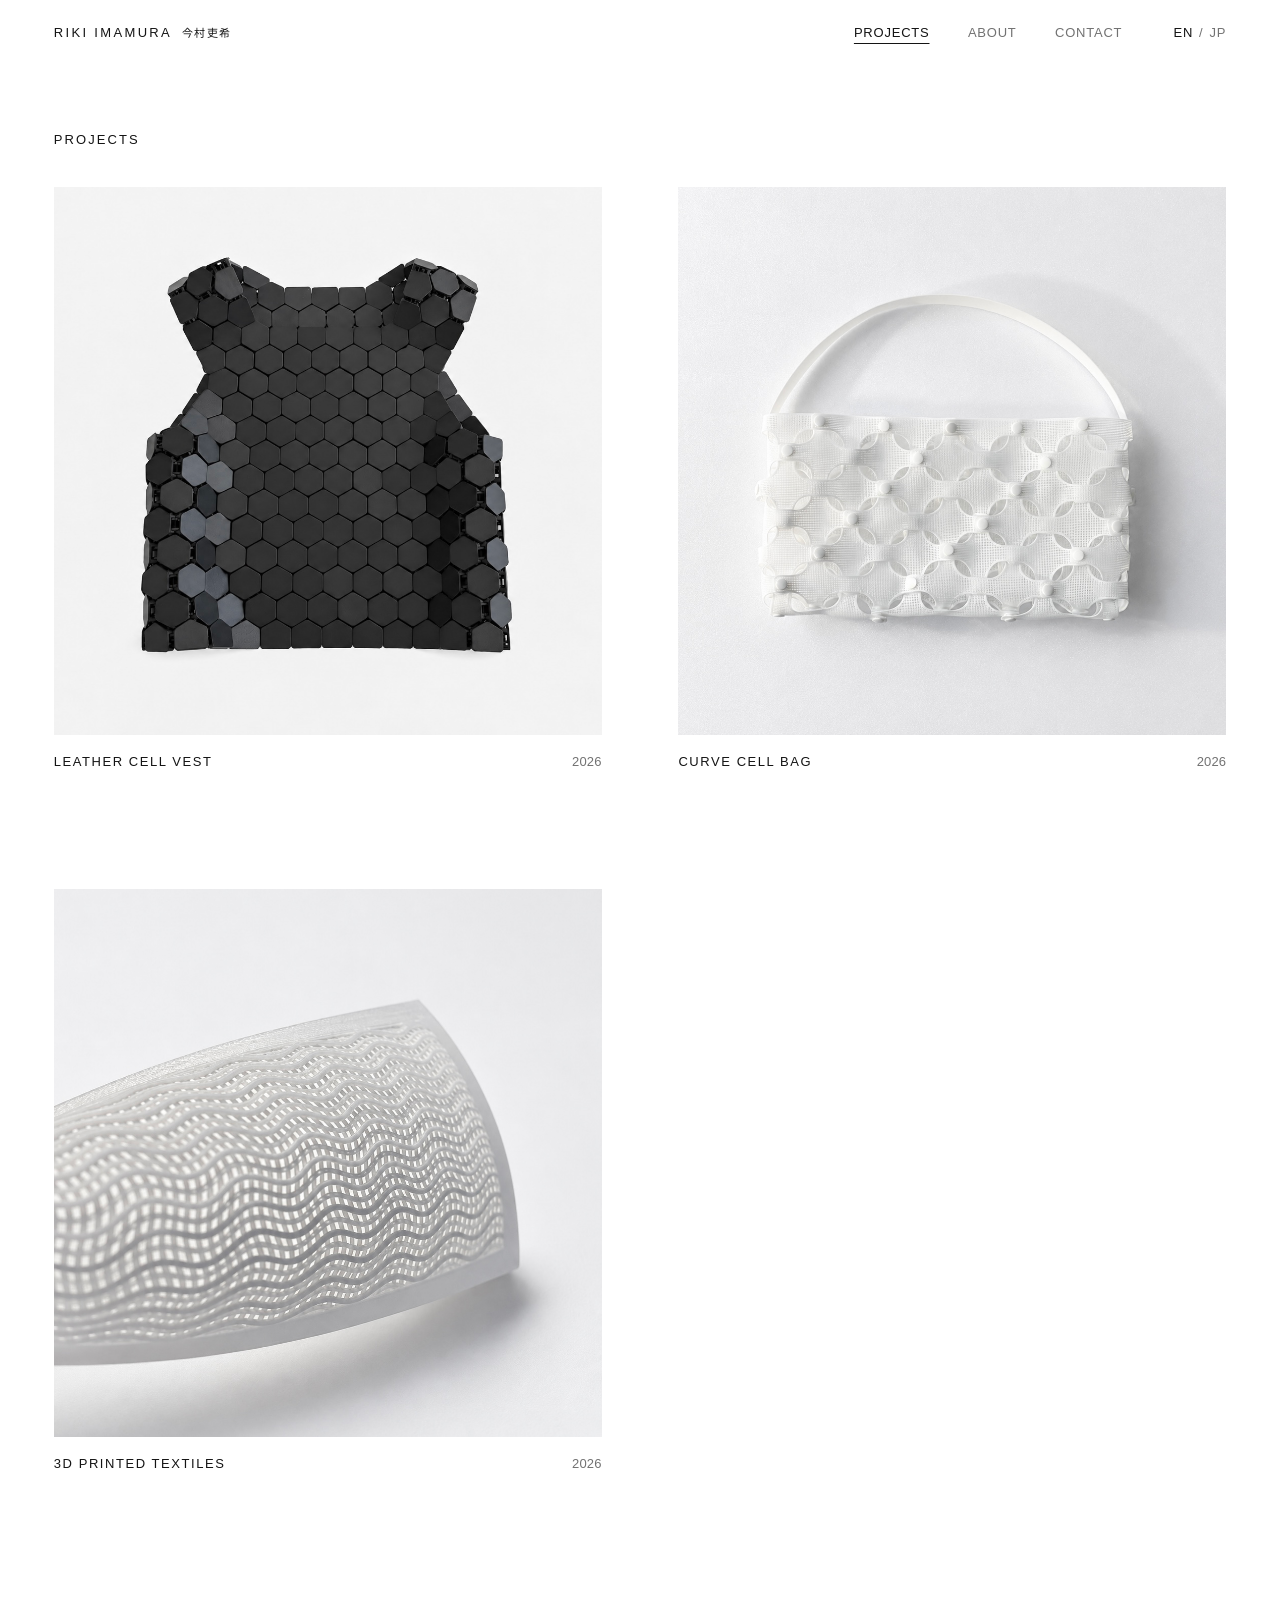
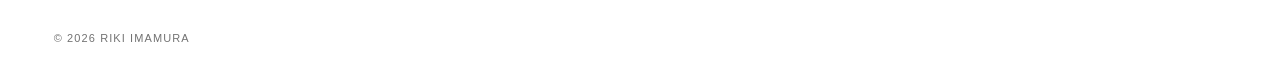
==== commit f0f1f27a: "Unify project detail pages and uppercase English nav - Shared format: title, year, main photo, Overv" ====
--- a/index.html
+++ b/index.html
@@ -20,6 +20,7 @@
   <script defer src="data/site.js"></script>
   <script defer src="data/i18n.js"></script>
   <script defer src="data/works.js"></script>
+  <script defer src="data/photos.js"></script>
   <script defer src="assets/js/main.js"></script>
   <script type="application/ld+json">
   {
@@ -69,8 +70,8 @@
     <nav class="static-nav" aria-label="Main">
       <a href="index.html">RIKI IMAMURA <span lang="ja">今村吏希</span></a>
       <a href="index.html">PROJECTS</a>
-      <a href="about.html">About</a>
-      <a href="contact.html">Contact</a>
+      <a href="about.html">ABOUT</a>
+      <a href="contact.html">CONTACT</a>
     </nav>
     <h1>今村吏希 / RIKI IMAMURA — Fashion Design / Digital Fabrication</h1>
     <h2>PROJECTS</h2>
--- a/assets/css/style.css
+++ b/assets/css/style.css
@@ -455,11 +455,32 @@
   color: var(--fg);
 }
 
-/* 縦長・横長どちらのメインビジュアルも画面内に収める */
-.work-hero img {
-  width: 100%;
+.work-year {
+  margin-top: 4px;
+  color: var(--muted);
+  font-size: var(--fs-s);
+  font-variant-numeric: tabular-nums;
+}
+
+/* メイン画像：本来の縦横比のまま、縦長・横長どちらも画面内に収める */
+.work-hero {
+  margin-bottom: var(--space-section);
+}
+
+.work-hero .zoom {
+  display: inline-block;
+  width: auto;
+  max-width: 100%;
+  vertical-align: top;
+}
+
+.work-hero img,
+.work-hero .zoom img {
+  width: auto;
+  max-width: 100%;
+  height: auto;
   max-height: 92vh;
-  object-fit: contain;
+  aspect-ratio: auto;
 }
 
 .work-hero figcaption,
@@ -470,45 +491,6 @@
   color: var(--muted);
 }
 
-.work-meta {
-  display: flex;
-  flex-wrap: wrap;
-  gap: 16px clamp(40px, 6vw, 96px);
-  padding: 24px 0 var(--space-section);
-}
-
-.work-meta dd {
-  margin-top: 2px;
-  font-size: var(--fs-s);
-}
-
-.process {
-  display: grid;
-  gap: clamp(40px, 5vw, 72px);
-}
-
-.process__step {
-  display: grid;
-  grid-template-columns: 3em minmax(0, 1fr);
-}
-
-.process__num {
-  font-size: var(--fs-s);
-  color: var(--muted);
-  font-variant-numeric: tabular-nums;
-  line-height: 1.75;
-}
-
-.process__title {
-  margin-bottom: 6px;
-  font-size: var(--fs-m);
-  font-weight: 500;
-}
-
-.process__figure {
-  margin-top: 24px;
-}
-
 .specs > div {
   display: grid;
   grid-template-columns: minmax(7em, 1fr) 2fr;
@@ -524,6 +506,12 @@
 .specs dt {
   color: var(--muted);
   font-size: var(--fs-s);
+}
+
+/* 下部の作品画像（見出しなし） */
+.work-photos {
+  padding: var(--space-section) 0;
+  border-top: 1px solid var(--line);
 }
 
 .gallery {
@@ -604,6 +592,22 @@
 
 .records__date {
   margin-bottom: 2px;
+  color: var(--muted);
+  font-size: var(--fs-s);
+}
+
+.links li {
+  display: grid;
+  gap: 2px;
+  padding: 14px 0;
+  border-bottom: 1px solid var(--line);
+}
+
+.links li:first-child {
+  border-top: 1px solid var(--line);
+}
+
+.links__detail {
   color: var(--muted);
   font-size: var(--fs-s);
 }
